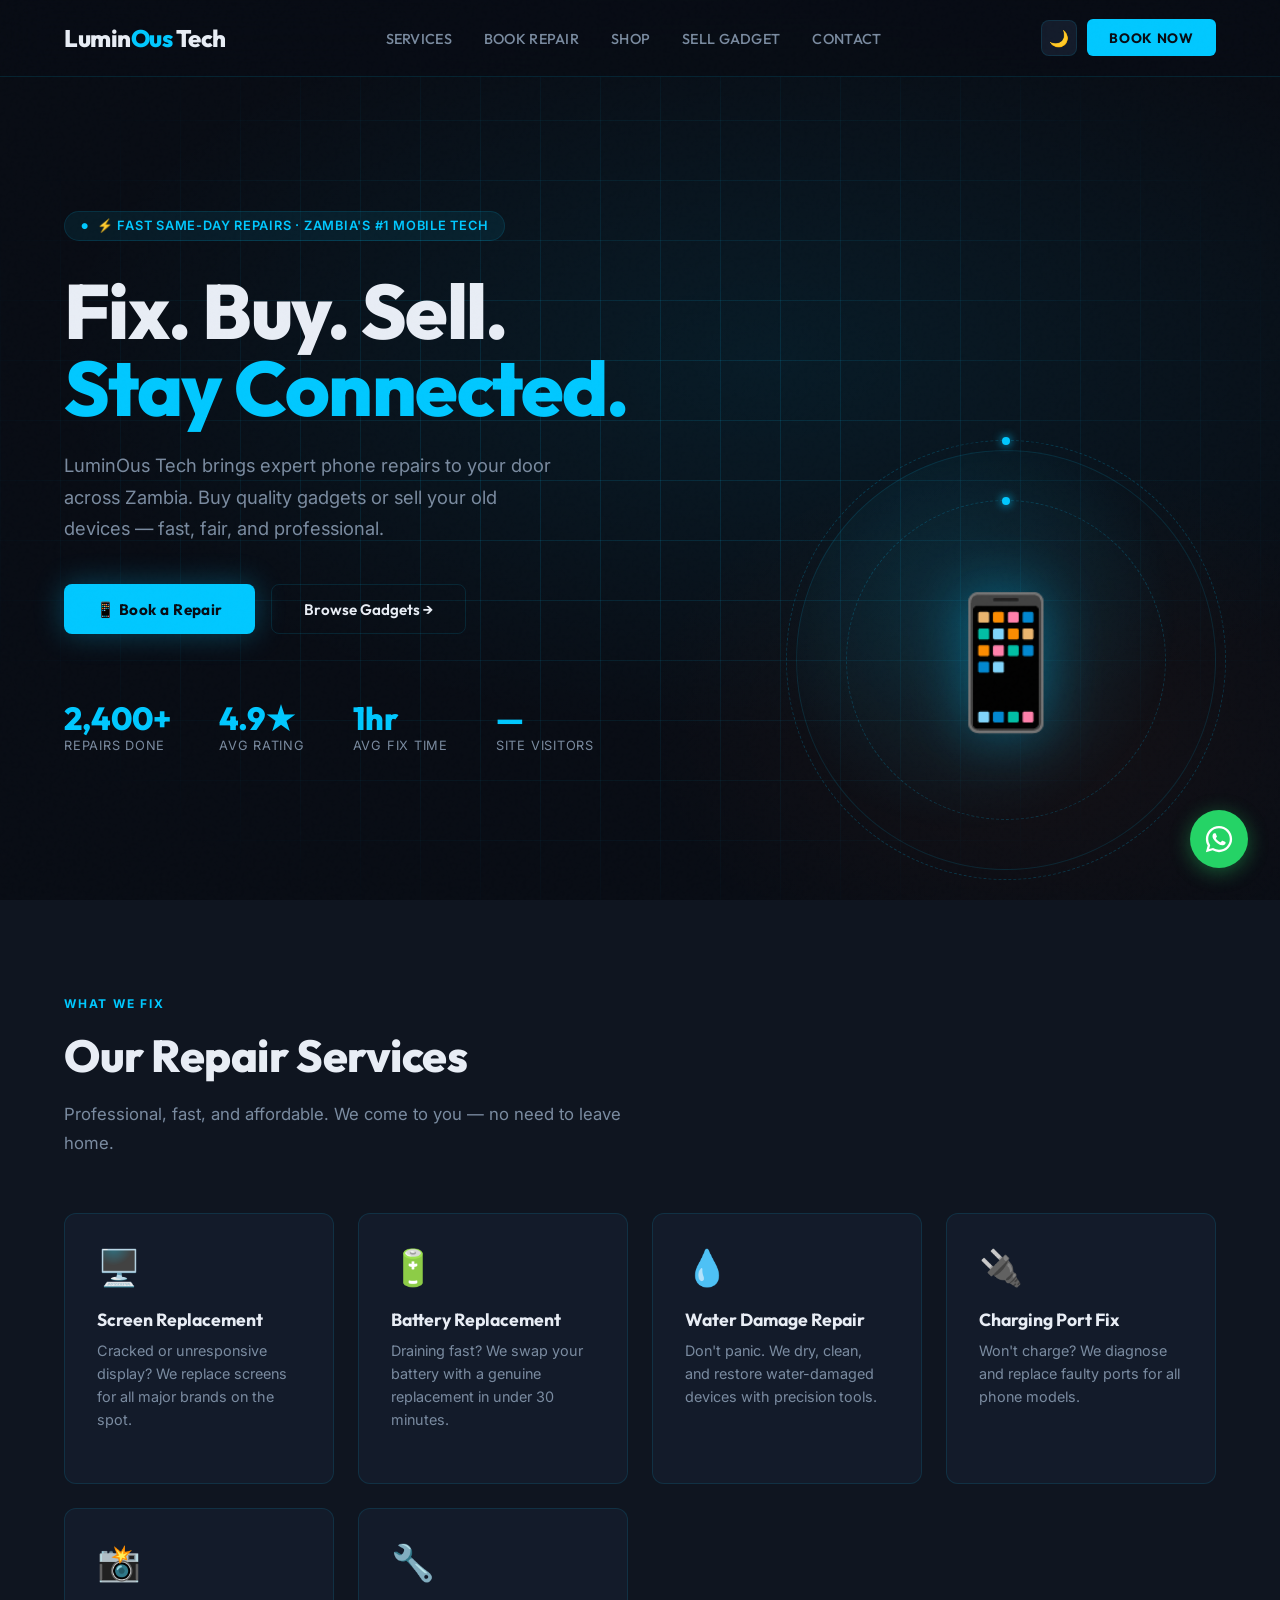
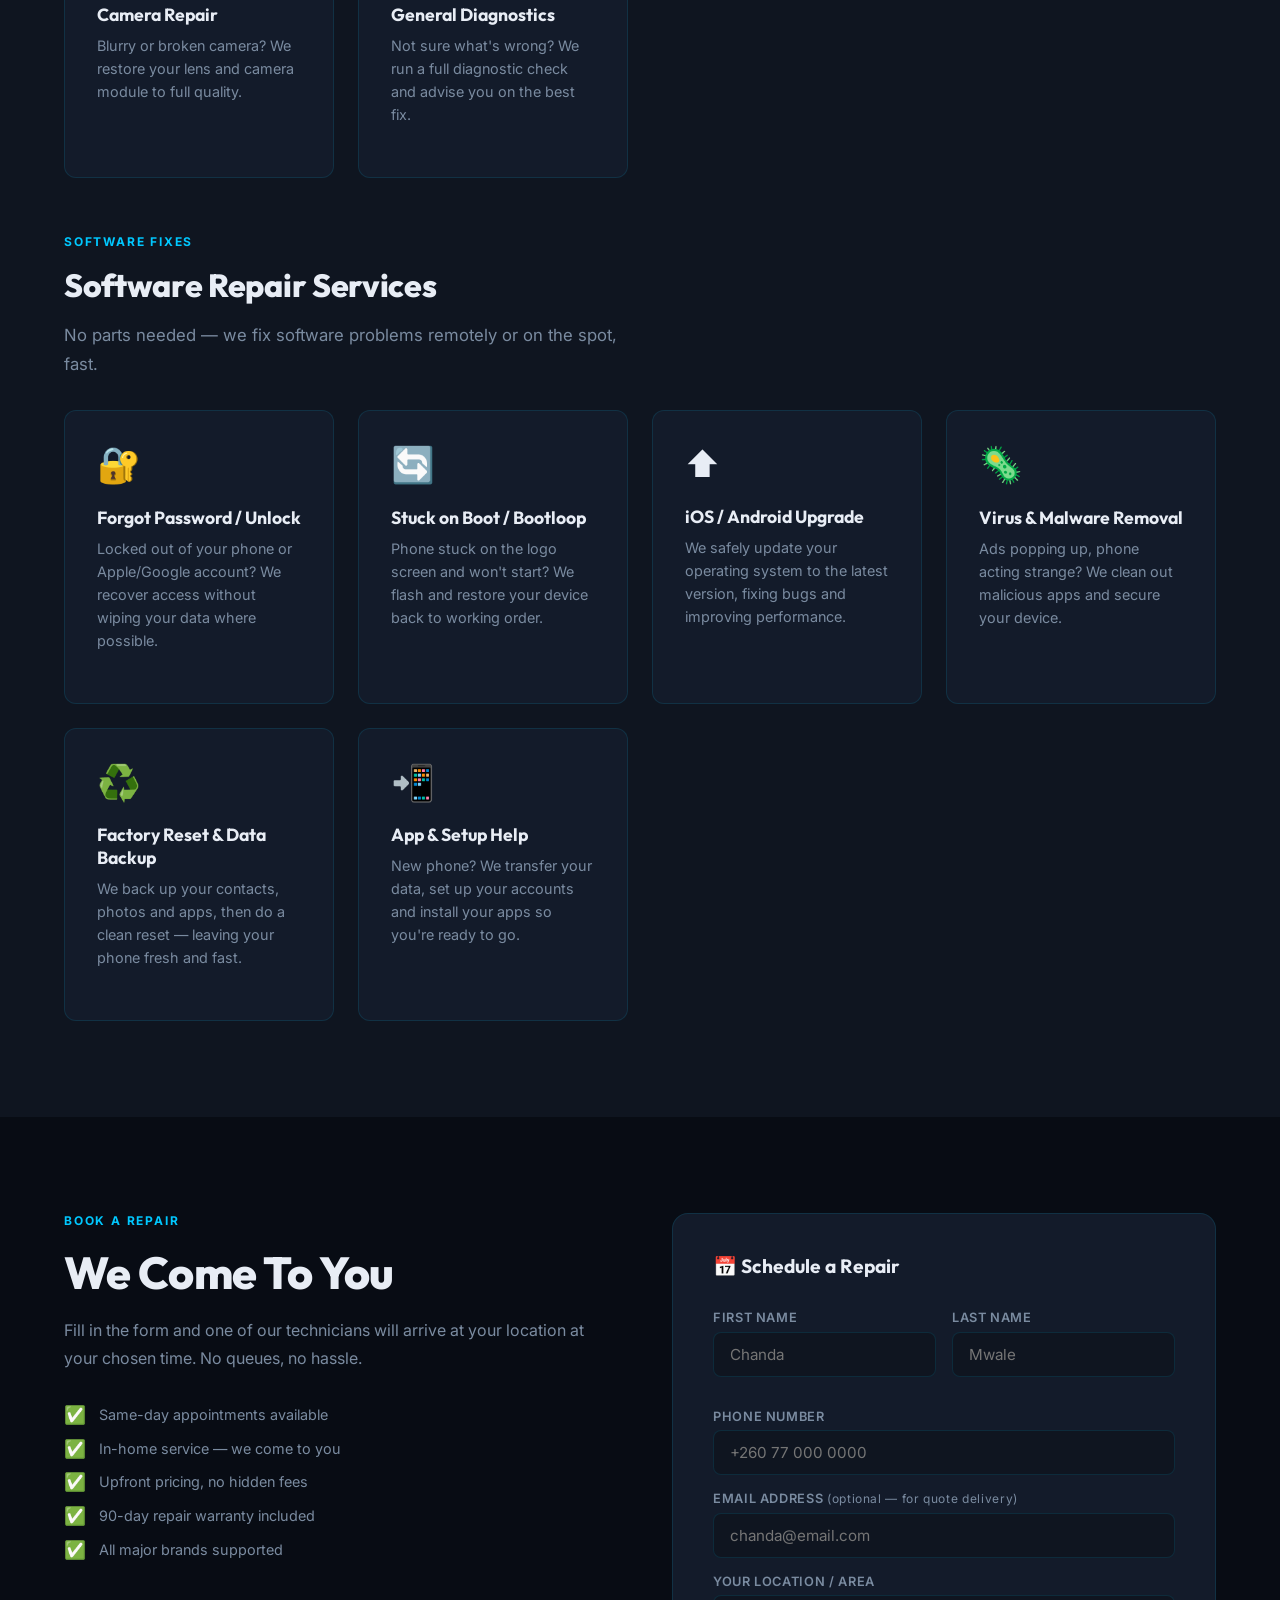
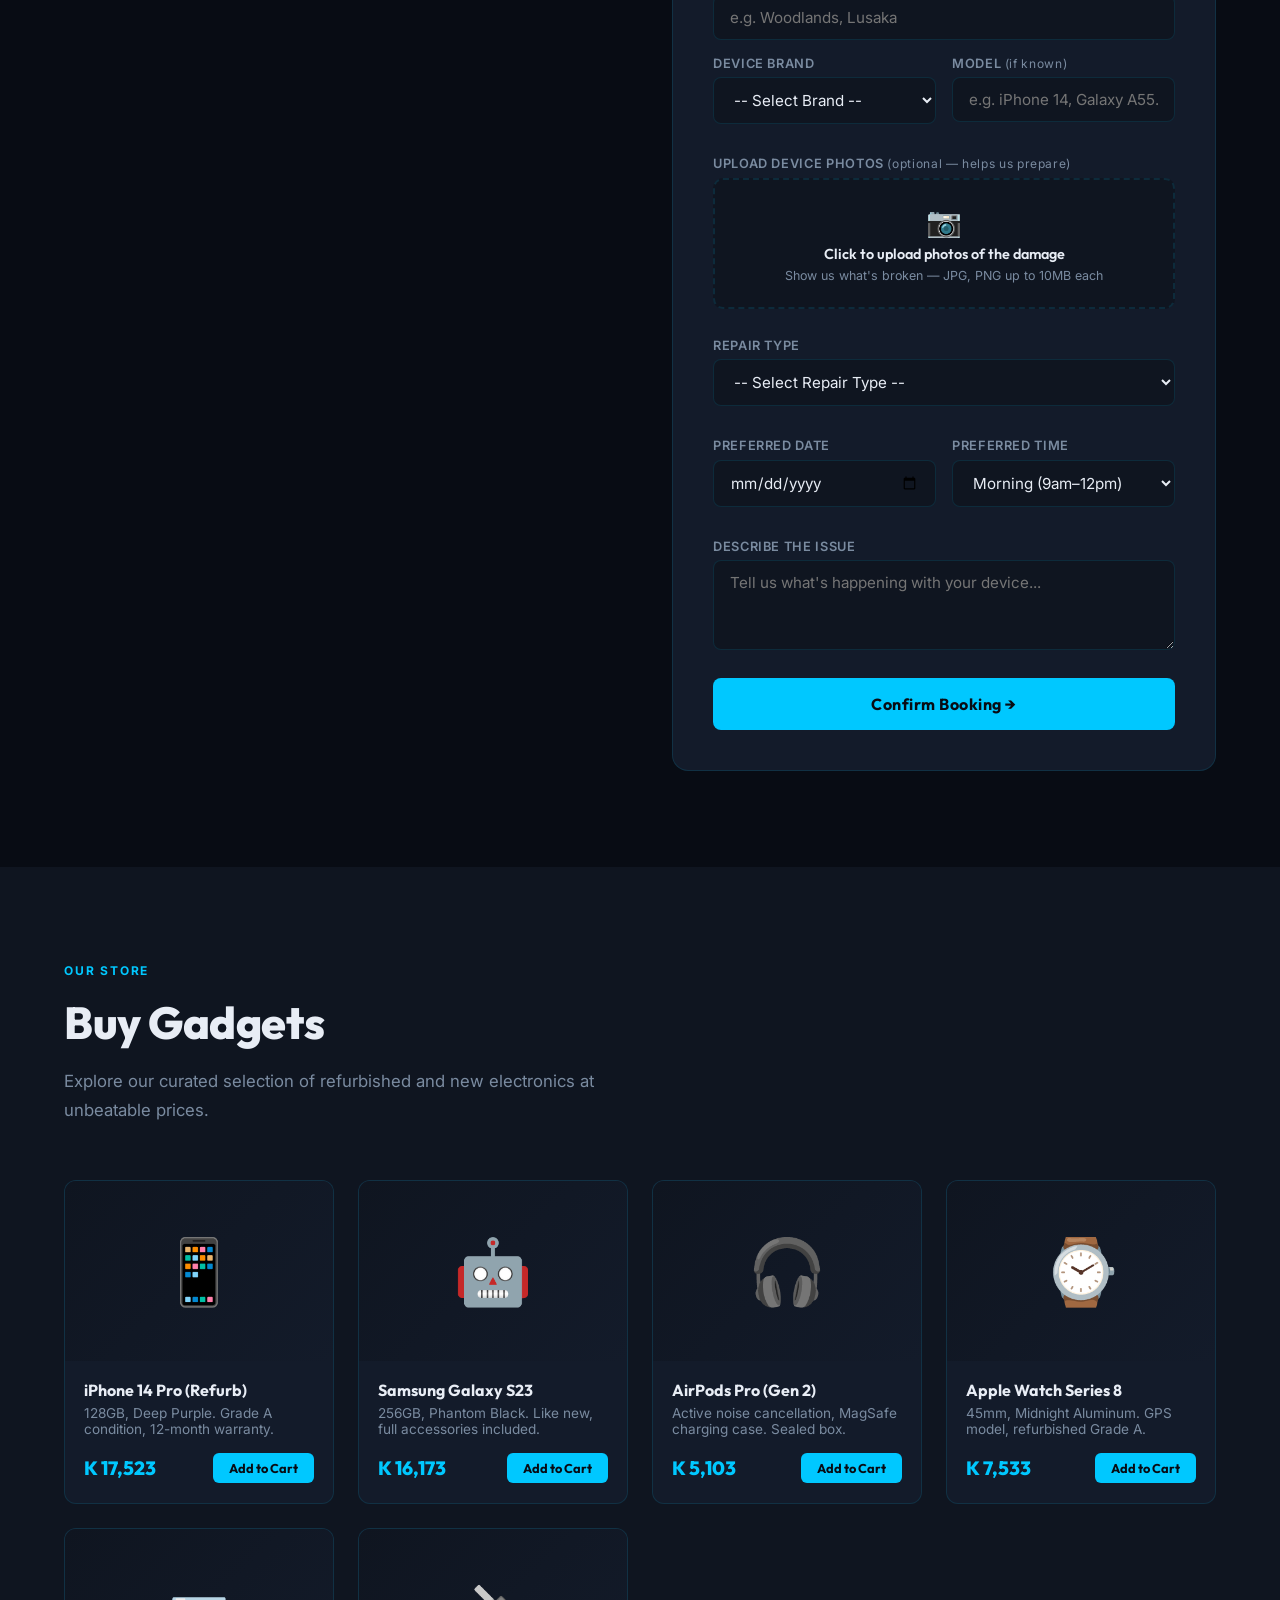
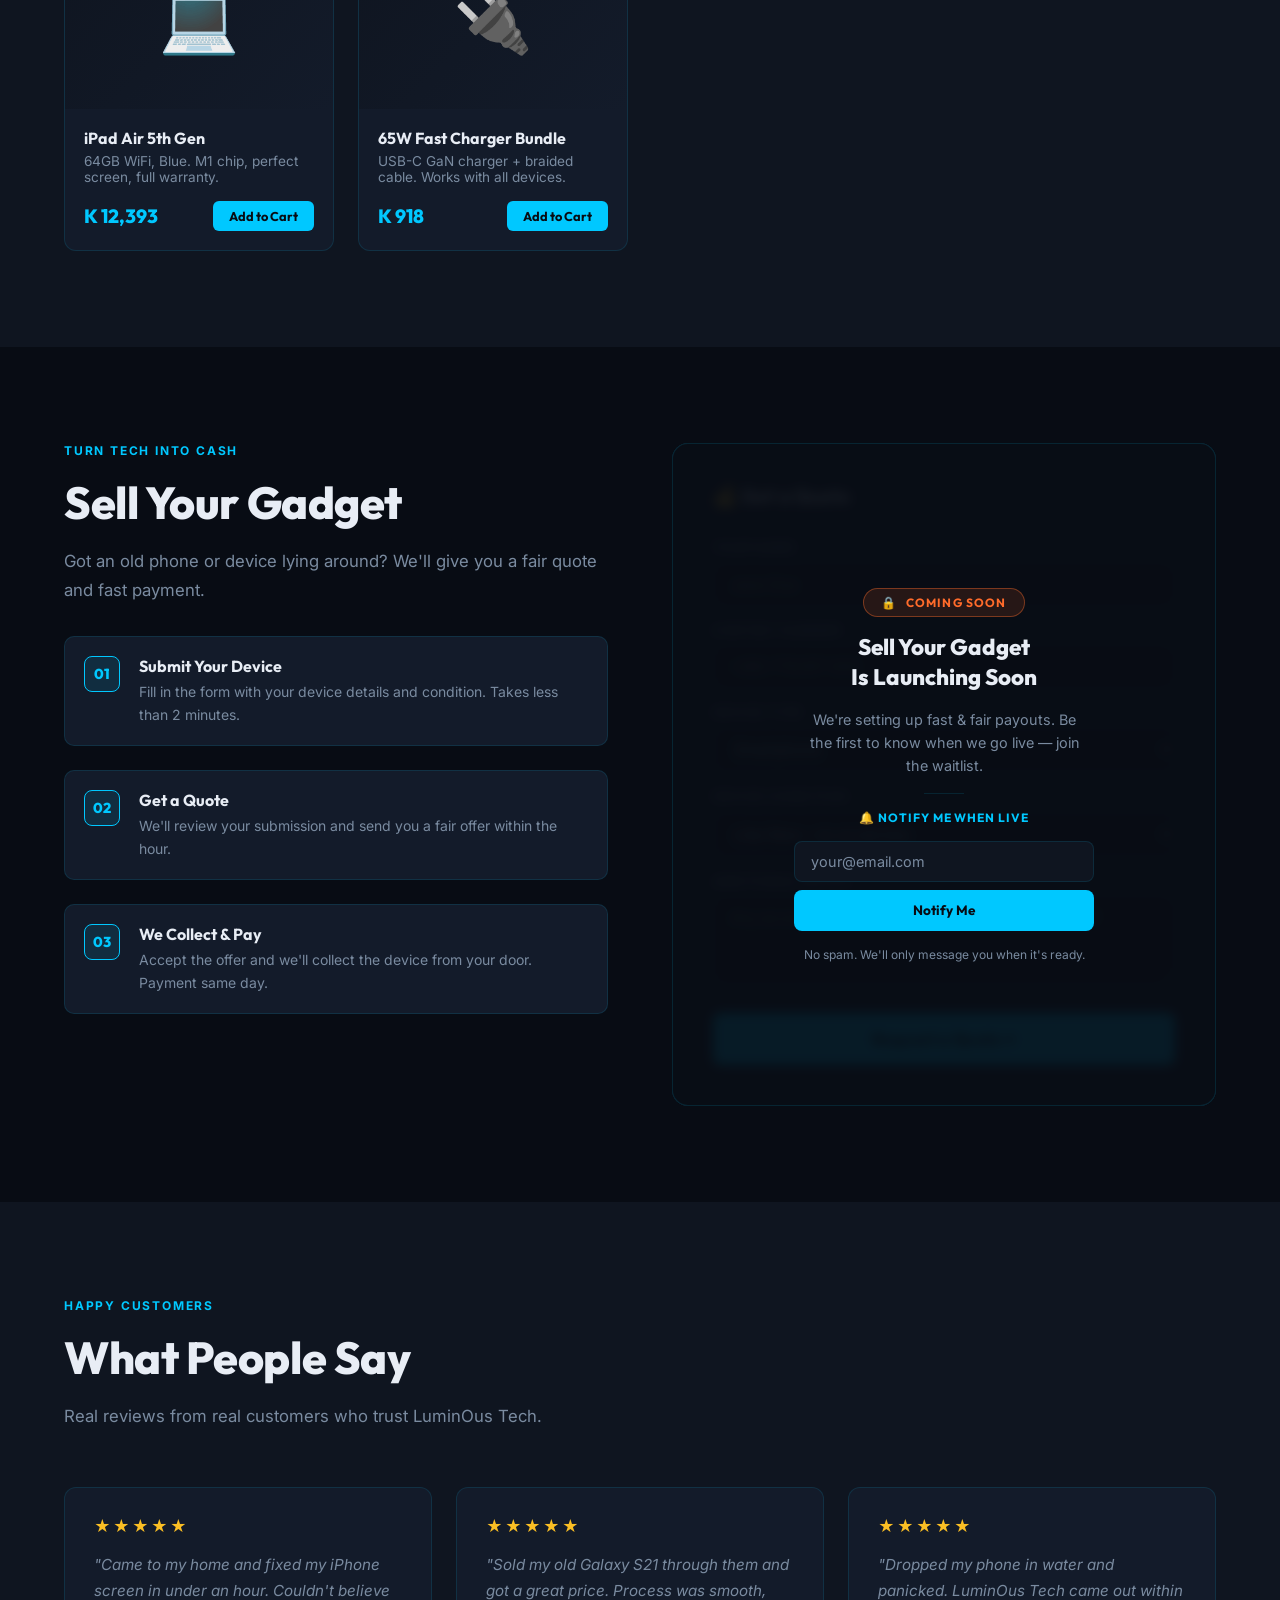
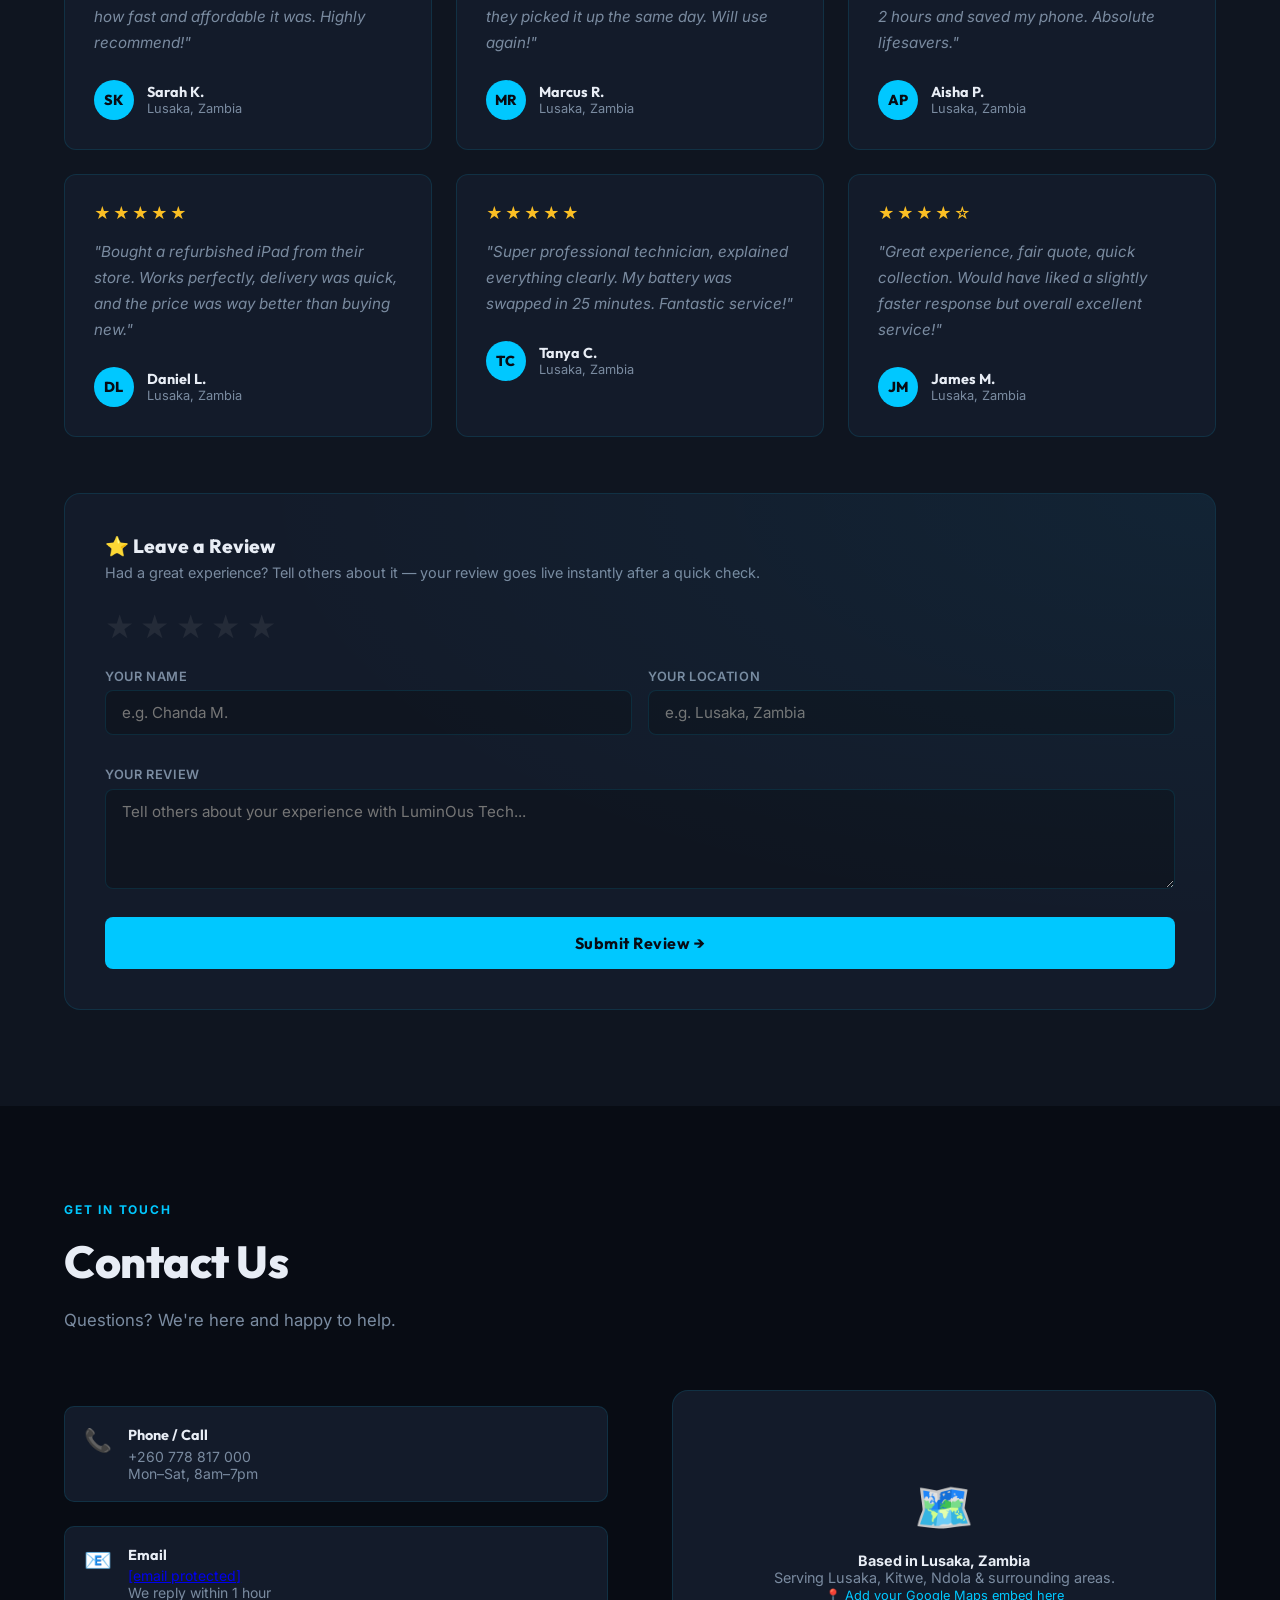
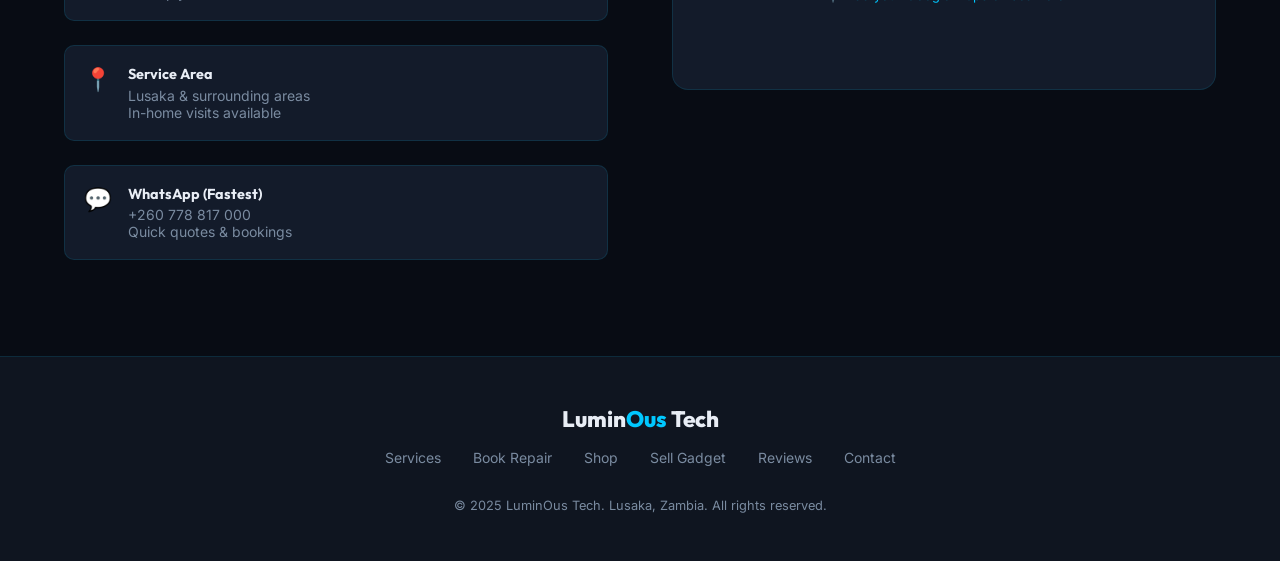
==== index.html @ a39fee24 "Add files via upload" ====
<!DOCTYPE html>
<html lang="en">
<head>
<meta charset="UTF-8"/>
<meta name="viewport" content="width=device-width, initial-scale=1.0"/>
<title>LuminOus Tech – Phone Repairs & Electronics</title>
<link href="https://fonts.googleapis.com/css2?family=Outfit:wght@400;500;600;700;800;900&family=Inter:wght@300;400;500;600&display=swap" rel="stylesheet"/>
<style>
  :root {
    --bg: #080c14;
    --surface: #0f1520;
    --card: #131b2a;
    --accent: #00c8ff;
    --accent2: #ff6b2b;
    --text: #e8edf5;
    --muted: #7a8ba0;
    --border: rgba(0,200,255,0.12);
    --glow: 0 0 40px rgba(0,200,255,0.15);
  }
  *, *::before, *::after { box-sizing: border-box; margin: 0; padding: 0; }
  html { scroll-behavior: smooth; }
  body {
    font-family: 'Inter', sans-serif;
    background: var(--bg);
    color: var(--text);
    overflow-x: hidden;
  }
  h1,h2,h3,h4,nav,button { font-family: 'Outfit', sans-serif; }

  /* NOISE OVERLAY */
  body::before {
    content: '';
    position: fixed; inset: 0;
    background-image: url("data:image/svg+xml,%3Csvg viewBox='0 0 256 256' xmlns='http://www.w3.org/2000/svg'%3E%3Cfilter id='noise'%3E%3CfeTurbulence type='fractalNoise' baseFrequency='0.9' numOctaves='4' stitchTiles='stitch'/%3E%3C/filter%3E%3Crect width='100%25' height='100%25' filter='url(%23noise)' opacity='0.04'/%3E%3C/svg%3E");
    pointer-events: none; z-index: 1000; opacity: 0.4;
  }

  /* NAV */
  nav {
    position: fixed; top: 0; left: 0; right: 0;
    display: flex; align-items: center; justify-content: space-between;
    padding: 1.2rem 4rem;
    background: rgba(8,12,20,0.85);
    backdrop-filter: blur(20px);
    border-bottom: 1px solid var(--border);
    z-index: 999;
  }
  .logo {
    font-size: 1.5rem; font-weight: 800; letter-spacing: -0.02em;
    color: var(--text);
  }
  .logo span { color: var(--accent); }
  .nav-links { display: flex; gap: 2rem; list-style: none; }
  .nav-links a {
    color: var(--muted); text-decoration: none; font-size: 0.9rem;
    font-weight: 500; letter-spacing: 0.02em; text-transform: uppercase;
    transition: color 0.2s;
  }
  .nav-links a:hover { color: var(--accent); }
  .nav-actions {
    display: flex; align-items: center; gap: 0.6rem;
  }
  .nav-cta {
    background: var(--accent); color: #080c14;
    border: none; padding: 0.6rem 1.4rem; border-radius: 6px;
    font-size: 0.85rem; font-weight: 700; cursor: pointer;
    letter-spacing: 0.05em; text-transform: uppercase;
    transition: background 0.2s, transform 0.2s;
  }
  .nav-cta:hover { background: #33d4ff; transform: translateY(-1px); }

  /* HERO */
  #hero {
    min-height: 100vh;
    display: flex; align-items: center;
    padding: 8rem 4rem 4rem;
    position: relative; overflow: hidden;
  }
  .hero-bg {
    position: absolute; inset: 0;
    background: radial-gradient(ellipse 80% 60% at 60% 40%, rgba(0,200,255,0.08) 0%, transparent 70%),
                radial-gradient(ellipse 50% 50% at 80% 80%, rgba(255,107,43,0.05) 0%, transparent 60%);
  }
  .hero-grid {
    position: absolute; inset: 0;
    background-image: linear-gradient(var(--border) 1px, transparent 1px),
                      linear-gradient(90deg, var(--border) 1px, transparent 1px);
    background-size: 60px 60px;
    mask-image: radial-gradient(ellipse at center, black 20%, transparent 80%);
  }
  .hero-content { position: relative; max-width: 680px; }
  .hero-badge {
    display: inline-flex; align-items: center; gap: 0.5rem;
    background: rgba(0,200,255,0.08); border: 1px solid var(--border);
    color: var(--accent); padding: 0.4rem 1rem; border-radius: 100px;
    font-size: 0.8rem; font-weight: 600; letter-spacing: 0.06em;
    text-transform: uppercase; margin-bottom: 2rem;
    animation: fadeUp 0.6s ease both;
  }
  .hero-badge::before { content: '●'; font-size: 0.5rem; animation: pulse 2s infinite; }
  @keyframes pulse { 0%,100%{opacity:1} 50%{opacity:0.3} }
  h1 {
    font-size: clamp(3rem, 6vw, 5.5rem);
    font-weight: 800; line-height: 1.0;
    letter-spacing: -0.02em; margin-bottom: 1.5rem;
    animation: fadeUp 0.7s 0.1s ease both;
  }
  h1 em { font-style: normal; color: var(--accent); }
  .hero-sub {
    font-size: 1.15rem; color: var(--muted); line-height: 1.7;
    max-width: 500px; margin-bottom: 2.5rem;
    animation: fadeUp 0.7s 0.2s ease both;
  }
  .hero-btns {
    display: flex; gap: 1rem; flex-wrap: wrap;
    animation: fadeUp 0.7s 0.3s ease both;
  }
  .btn-primary {
    background: var(--accent); color: #080c14;
    border: none; padding: 0.9rem 2rem; border-radius: 8px;
    font-family: 'Outfit', sans-serif; font-size: 0.95rem; font-weight: 700;
    cursor: pointer; letter-spacing: 0.03em;
    transition: all 0.2s; box-shadow: 0 0 30px rgba(0,200,255,0.3);
  }
  .btn-primary:hover { background: #33d4ff; transform: translateY(-2px); box-shadow: 0 0 40px rgba(0,200,255,0.5); }
  .btn-secondary {
    background: transparent; color: var(--text);
    border: 1px solid var(--border); padding: 0.9rem 2rem; border-radius: 8px;
    font-family: 'Outfit', sans-serif; font-size: 0.95rem; font-weight: 600;
    cursor: pointer; transition: all 0.2s;
  }
  .btn-secondary:hover { border-color: var(--accent); color: var(--accent); }
  .hero-stats {
    display: flex; gap: 3rem; margin-top: 4rem;
    animation: fadeUp 0.7s 0.4s ease both;
  }
  .stat-num { font-family: 'Outfit', sans-serif; font-size: 2rem; font-weight: 800; color: var(--accent); }
  .stat-label { font-size: 0.8rem; color: var(--muted); text-transform: uppercase; letter-spacing: 0.06em; }
  .hero-visual {
    position: absolute; right: 4rem; top: 50%; transform: translateY(-50%);
    width: 420px; height: 420px; animation: fadeUp 0.9s 0.2s ease both;
  }
  .phone-circle {
    width: 420px; height: 420px; border-radius: 50%;
    background: radial-gradient(circle at 40% 40%, rgba(0,200,255,0.15), transparent 60%);
    border: 1px solid var(--border);
    display: flex; align-items: center; justify-content: center;
    position: relative;
  }
  .phone-icon { font-size: 8rem; filter: drop-shadow(0 0 30px rgba(0,200,255,0.4)); }
  .orbit {
    position: absolute; border-radius: 50%; border: 1px dashed rgba(0,200,255,0.2);
    animation: spin 20s linear infinite;
  }
  .orbit-1 { width: 320px; height: 320px; }
  .orbit-2 { width: 440px; height: 440px; animation-direction: reverse; animation-duration: 30s; }
  .orbit-dot {
    width: 8px; height: 8px; background: var(--accent); border-radius: 50%;
    position: absolute; top: -4px; left: 50%; transform: translateX(-50%);
    box-shadow: 0 0 10px var(--accent);
  }
  @keyframes spin { from{transform:rotate(0deg)} to{transform:rotate(360deg)} }
  @keyframes fadeUp { from{opacity:0;transform:translateY(24px)} to{opacity:1;transform:translateY(0)} }

  /* SECTIONS */
  section { padding: 6rem 4rem; }
  .section-label {
    font-size: 0.75rem; font-weight: 700; letter-spacing: 0.15em;
    text-transform: uppercase; color: var(--accent); margin-bottom: 1rem;
  }
  .section-title {
    font-size: clamp(2rem, 3.5vw, 3rem); font-weight: 800;
    letter-spacing: -0.01em; margin-bottom: 1rem;
  }
  .section-sub { color: var(--muted); font-size: 1.05rem; line-height: 1.7; max-width: 560px; }
  .section-header { margin-bottom: 3.5rem; }

  /* SERVICES */
  #services { background: var(--surface); }
  .services-grid {
    display: grid; grid-template-columns: repeat(auto-fit, minmax(260px, 1fr));
    gap: 1.5rem;
  }
  .service-card {
    background: var(--card); border: 1px solid var(--border);
    border-radius: 12px; padding: 2rem;
    transition: all 0.3s; cursor: default;
    position: relative; overflow: hidden;
  }
  .service-card::before {
    content: ''; position: absolute; inset: 0;
    background: radial-gradient(circle at 0% 0%, rgba(0,200,255,0.06), transparent 60%);
    opacity: 0; transition: opacity 0.3s;
  }
  .service-card:hover { border-color: rgba(0,200,255,0.35); transform: translateY(-4px); box-shadow: var(--glow); }
  .service-card:hover::before { opacity: 1; }
  .service-icon { font-size: 2.2rem; margin-bottom: 1.2rem; }
  .service-name { font-family: 'Outfit', sans-serif; font-size: 1.1rem; font-weight: 700; margin-bottom: 0.5rem; }
  .service-desc { color: var(--muted); font-size: 0.9rem; line-height: 1.6; margin-bottom: 1.2rem; }

  /* BOOKING */
  #booking { background: var(--bg); }
  .booking-wrap {
    display: grid; grid-template-columns: 1fr 1fr; gap: 4rem; align-items: start;
  }
  .booking-info h3 { font-size: 1.4rem; font-weight: 700; margin-bottom: 1rem; }
  .booking-info p { color: var(--muted); line-height: 1.7; margin-bottom: 2rem; }
  .booking-perks { list-style: none; display: flex; flex-direction: column; gap: 0.8rem; }
  .booking-perks li { display: flex; align-items: center; gap: 0.8rem; color: var(--muted); font-size: 0.9rem; }
  .perk-icon { color: var(--accent); font-size: 1.1rem; }
  .booking-form {
    background: var(--card); border: 1px solid var(--border);
    border-radius: 16px; padding: 2.5rem;
  }
  .form-title { font-family: 'Outfit', sans-serif; font-size: 1.2rem; font-weight: 700; margin-bottom: 2rem; }
  .form-row { display: grid; grid-template-columns: 1fr 1fr; gap: 1rem; margin-bottom: 1rem; }
  .form-group { margin-bottom: 1rem; }
  .form-group label { display: block; font-size: 0.8rem; font-weight: 600; color: var(--muted); margin-bottom: 0.4rem; letter-spacing: 0.05em; text-transform: uppercase; }
  .form-group input, .form-group select, .form-group textarea {
    width: 100%; background: var(--surface); border: 1px solid var(--border);
    border-radius: 8px; padding: 0.75rem 1rem; color: var(--text);
    font-family: 'Inter', sans-serif; font-size: 0.95rem;
    transition: border-color 0.2s; outline: none;
  }
  .form-group input:focus, .form-group select:focus, .form-group textarea:focus {
    border-color: var(--accent); box-shadow: 0 0 0 3px rgba(0,200,255,0.08);
  }
  .form-group textarea { resize: vertical; min-height: 90px; }
  .form-group select option { background: #131b2a; }
  .form-submit {
    width: 100%; background: var(--accent); color: #080c14;
    border: none; padding: 1rem; border-radius: 8px;
    font-family: 'Outfit', sans-serif; font-size: 1rem; font-weight: 700;
    cursor: pointer; letter-spacing: 0.03em; margin-top: 0.5rem;
    transition: all 0.2s;
  }
  .form-submit:hover { background: #33d4ff; transform: translateY(-1px); }

  /* SHOP */
  #shop { background: var(--surface); }
  .shop-grid { display: grid; grid-template-columns: repeat(auto-fill, minmax(240px, 1fr)); gap: 1.5rem; }
  .product-card {
    background: var(--card); border: 1px solid var(--border); border-radius: 12px;
    overflow: hidden; transition: all 0.3s; cursor: pointer;
  }
  .product-card:hover { border-color: rgba(0,200,255,0.35); transform: translateY(-4px); box-shadow: var(--glow); }
  .product-img {
    height: 180px; display: flex; align-items: center; justify-content: center;
    background: linear-gradient(135deg, #0f1520, #131b2a);
    font-size: 4rem;
  }
  .product-info { padding: 1.2rem; }
  .product-name { font-family: 'Outfit', sans-serif; font-weight: 700; margin-bottom: 0.3rem; }
  .product-desc { color: var(--muted); font-size: 0.85rem; margin-bottom: 1rem; }
  .product-footer { display: flex; align-items: center; justify-content: space-between; }
  .product-price { font-family: 'Outfit', sans-serif; font-size: 1.2rem; font-weight: 800; color: var(--accent); }
  .add-btn {
    background: var(--accent); color: #080c14; border: none;
    padding: 0.45rem 1rem; border-radius: 6px;
    font-family: 'Outfit', sans-serif; font-size: 0.8rem; font-weight: 700;
    cursor: pointer; transition: background 0.2s;
  }
  .add-btn:hover { background: #33d4ff; }

  /* SELL GADGET */
  #sell { background: var(--bg); }
  .sell-wrap {
    display: grid; grid-template-columns: 1fr 1fr; gap: 4rem; align-items: start;
  }
  .sell-steps { display: flex; flex-direction: column; gap: 1.5rem; margin-top: 1rem; }
  .step {
    display: flex; gap: 1.2rem; align-items: flex-start;
    padding: 1.2rem; background: var(--card); border: 1px solid var(--border);
    border-radius: 10px;
  }
  .step-num {
    width: 36px; height: 36px; background: rgba(0,200,255,0.1);
    border: 1px solid var(--accent); border-radius: 8px;
    display: flex; align-items: center; justify-content: center;
    font-family: 'Outfit', sans-serif; font-weight: 800; color: var(--accent);
    flex-shrink: 0; font-size: 0.9rem;
  }
  .step-text h4 { font-family: 'Outfit', sans-serif; font-weight: 700; margin-bottom: 0.3rem; }
  .step-text p { color: var(--muted); font-size: 0.875rem; line-height: 1.6; }
  .sell-form {
    background: var(--card); border: 1px solid var(--border);
    border-radius: 16px; padding: 2.5rem;
  }

  /* TESTIMONIALS */
  #testimonials { background: var(--surface); }
  .testi-grid { display: grid; grid-template-columns: repeat(auto-fit, minmax(280px, 1fr)); gap: 1.5rem; }
  .testi-card {
    background: var(--card); border: 1px solid var(--border); border-radius: 12px; padding: 1.8rem;
    transition: all 0.3s;
  }
  .testi-card:hover { border-color: rgba(0,200,255,0.3); transform: translateY(-3px); }
  .stars { color: #fbbf24; font-size: 1rem; margin-bottom: 1rem; letter-spacing: 2px; }
  .testi-text { color: var(--muted); line-height: 1.7; font-size: 0.95rem; margin-bottom: 1.5rem; font-style: italic; }
  .testi-author { display: flex; align-items: center; gap: 0.8rem; }
  .author-avatar {
    width: 40px; height: 40px; border-radius: 50%; background: var(--accent);
    display: flex; align-items: center; justify-content: center;
    font-family: 'Outfit', sans-serif; font-weight: 800; font-size: 0.9rem; color: #080c14;
  }
  .author-name { font-family: 'Outfit', sans-serif; font-weight: 700; font-size: 0.9rem; }
  .author-loc { font-size: 0.8rem; color: var(--muted); }

  /* CONTACT */
  #contact { background: var(--bg); }
  .contact-wrap { display: grid; grid-template-columns: 1fr 1fr; gap: 4rem; }
  .contact-info { display: flex; flex-direction: column; gap: 1.5rem; margin-top: 1rem; }
  .contact-item {
    display: flex; gap: 1rem; align-items: flex-start;
    padding: 1.2rem; background: var(--card); border: 1px solid var(--border); border-radius: 10px;
  }
  .contact-icon { font-size: 1.4rem; }
  .contact-text h4 { font-family: 'Outfit', sans-serif; font-weight: 700; margin-bottom: 0.2rem; font-size: 0.9rem; }
  .contact-text p { color: var(--muted); font-size: 0.875rem; }
  .map-placeholder {
    background: var(--card); border: 1px solid var(--border); border-radius: 16px;
    height: 300px; display: flex; align-items: center; justify-content: center;
    color: var(--muted); flex-direction: column; gap: 1rem;
  }
  .map-placeholder .map-icon { font-size: 3rem; }

  /* FOOTER */
  footer {
    background: var(--surface); border-top: 1px solid var(--border);
    padding: 3rem 4rem; text-align: center;
  }
  .footer-logo { font-family: 'Outfit', sans-serif; font-size: 1.4rem; font-weight: 800; margin-bottom: 1rem; }
  .footer-logo span { color: var(--accent); }
  .footer-links { display: flex; justify-content: center; gap: 2rem; margin-bottom: 2rem; flex-wrap: wrap; }
  .footer-links a { color: var(--muted); text-decoration: none; font-size: 0.875rem; transition: color 0.2s; }
  .footer-links a:hover { color: var(--accent); }
  .footer-copy { color: var(--muted); font-size: 0.8rem; }

  /* PHOTO UPLOAD */
  .photo-upload {
    border: 2px dashed var(--border); border-radius: 10px;
    padding: 1.5rem; text-align: center; cursor: pointer;
    transition: all 0.2s; background: var(--surface);
  }
  .photo-upload:hover { border-color: var(--accent); background: rgba(0,200,255,0.04); }
  .photo-upload-icon { font-size: 1.8rem; margin-bottom: 0.4rem; }
  .photo-upload-text { font-family: 'Outfit', sans-serif; font-weight: 600; font-size: 0.9rem; margin-bottom: 0.3rem; }
  .photo-upload-hint { font-size: 0.78rem; color: var(--muted); }
  .photo-preview { display: flex; flex-wrap: wrap; gap: 0.6rem; margin-top: 0.8rem; }
  .photo-thumb {
    width: 70px; height: 70px; border-radius: 8px; object-fit: cover;
    border: 1px solid var(--border);
  }

  .nav-theme-btn {
    background: var(--card); border: 1px solid var(--border);
    width: 36px; height: 36px; border-radius: 8px;
    font-size: 1rem; cursor: pointer; transition: all 0.2s;
    display: flex; align-items: center; justify-content: center;
  }
  .nav-theme-btn:hover { border-color: var(--accent); transform: rotate(20deg); }

  /* WHATSAPP FLOAT */
  .wa-float {
    position: fixed; bottom: 2rem; right: 2rem;
    width: 58px; height: 58px; border-radius: 50%;
    background: #25D366; border: none; cursor: pointer;
    display: flex; align-items: center; justify-content: center;
    font-size: 1.6rem; z-index: 9998;
    box-shadow: 0 4px 20px rgba(37,211,102,0.4);
    animation: waPulse 2.5s infinite;
    transition: transform 0.2s;
    text-decoration: none;
  }
  .wa-float:hover { transform: scale(1.1); }
  @keyframes waPulse {
    0%,100% { box-shadow: 0 4px 20px rgba(37,211,102,0.4); }
    50% { box-shadow: 0 4px 35px rgba(37,211,102,0.7); }
  }
  .wa-tooltip {
    position: fixed; bottom: 2.4rem; right: 5.5rem;
    background: var(--card); border: 1px solid var(--border);
    color: var(--text); padding: 0.5rem 1rem; border-radius: 8px;
    font-family: 'Outfit', sans-serif; font-size: 0.8rem; font-weight: 600;
    white-space: nowrap; z-index: 9997; pointer-events: none;
    opacity: 0; transition: opacity 0.3s;
  }
  .wa-float:hover + .wa-tooltip { opacity: 1; }

  /* ZAMBIA BADGE */
  .zambia-badge {
    display: inline-flex; align-items: center; gap: 0.4rem;
    background: rgba(0,200,255,0.06); border: 1px solid var(--border);
    color: var(--muted); padding: 0.3rem 0.8rem; border-radius: 100px;
    font-size: 0.75rem; margin-left: 1rem;
  }

  .toast {
    position: fixed; bottom: 2rem; right: 2rem;
    background: var(--accent); color: #080c14;
    padding: 1rem 1.5rem; border-radius: 10px;
    font-family: 'Outfit', sans-serif; font-weight: 700;
    transform: translateY(100px); opacity: 0;
    transition: all 0.4s; z-index: 9999;
  }
  .toast.show { transform: translateY(0); opacity: 1; }

  /* HAMBURGER */
  .hamburger {
    display: none; flex-direction: column; gap: 5px;
    background: none; border: none; cursor: pointer; padding: 4px; z-index: 1001;
  }
  .hamburger span {
    display: block; width: 24px; height: 2px;
    background: var(--text); border-radius: 2px;
    transition: all 0.3s;
  }
  .hamburger.open span:nth-child(1) { transform: translateY(7px) rotate(45deg); }
  .hamburger.open span:nth-child(2) { opacity: 0; }
  .hamburger.open span:nth-child(3) { transform: translateY(-7px) rotate(-45deg); }

  .mobile-menu {
    display: none; position: fixed; inset: 0; top: 60px;
    background: var(--menu-bg, rgba(8,12,20,0.98)); backdrop-filter: blur(20px);
    flex-direction: column; align-items: center; justify-content: flex-start;
    gap: 0; z-index: 998; padding: 2.5rem 1.5rem 3rem;
    overflow-y: auto;
    transition: background 0.3s;
  }
  .mobile-menu.open { display: flex; }

  /* Nav links */
  .mobile-menu .menu-links { display: flex; flex-direction: column; align-items: center; gap: 1.4rem; margin-bottom: 2rem; width: 100%; }
  .mobile-menu .menu-links a {
    color: var(--text); text-decoration: none;
    font-family: 'Outfit', sans-serif; font-size: 1.6rem; font-weight: 700;
    letter-spacing: -0.01em; transition: color 0.2s;
  }
  .mobile-menu .menu-links a:hover { color: var(--accent); }

  /* Divider */
  .menu-divider {
    width: 60px; height: 1px;
    background: var(--border); margin: 0.5rem 0 1.5rem;
  }

  /* Call & WhatsApp buttons */
  .menu-contact-btns {
    display: flex; gap: 0.8rem; margin-bottom: 1.5rem; width: 100%; max-width: 320px;
  }
  .menu-call-btn, .menu-wa-btn {
    flex: 1; display: flex; align-items: center; justify-content: center; gap: 0.5rem;
    padding: 0.75rem 1rem; border-radius: 10px;
    font-family: 'Outfit', sans-serif; font-size: 0.9rem; font-weight: 700;
    text-decoration: none; border: none; cursor: pointer; transition: all 0.2s;
  }
  .menu-call-btn {
    background: rgba(0,200,255,0.1); border: 1px solid var(--border);
    color: var(--accent);
  }
  .menu-call-btn:hover { background: rgba(0,200,255,0.2); }
  .menu-wa-btn {
    background: #25D366; color: #fff;
  }
  .menu-wa-btn:hover { background: #1fb855; }
  .menu-wa-btn svg, .menu-call-btn svg { flex-shrink: 0; }

  /* Book Now CTA */
  .mobile-cta {
    background: var(--accent); color: #080c14;
    border: none; padding: 0.9rem 2.5rem; border-radius: 8px;
    font-family: 'Outfit', sans-serif; font-size: 1rem; font-weight: 700;
    cursor: pointer; margin-bottom: 1.5rem; width: 100%; max-width: 320px;
    transition: background 0.2s;
  }
  .mobile-cta:hover { background: #33d4ff; }

  /* Social links */
  .menu-socials {
    display: flex; gap: 1rem; margin-bottom: 1.5rem;
  }
  .menu-social-btn {
    width: 44px; height: 44px; border-radius: 10px;
    display: flex; align-items: center; justify-content: center;
    background: rgba(255,255,255,0.06); border: 1px solid var(--border);
    color: var(--text); text-decoration: none;
    transition: all 0.2s;
  }
  .menu-social-btn:hover { border-color: var(--accent); color: var(--accent); transform: translateY(-2px); }
  .menu-social-btn.fb:hover { border-color: #1877F2; color: #1877F2; }
  .menu-social-btn.ig:hover { border-color: #E1306C; color: #E1306C; }
  .menu-social-btn.tk:hover { border-color: #69C9D0; color: #69C9D0; }

  /* Dark/Light mode toggle */
  .menu-theme-toggle {
    display: flex; align-items: center; gap: 0.8rem;
    background: rgba(255,255,255,0.05); border: 1px solid var(--border);
    border-radius: 100px; padding: 0.4rem 1rem;
    font-family: 'Outfit', sans-serif; font-size: 0.8rem; font-weight: 600;
    color: var(--muted); cursor: pointer; transition: all 0.2s;
    user-select: none;
  }
  .menu-theme-toggle:hover { border-color: var(--accent); color: var(--text); }
  .theme-track {
    width: 36px; height: 20px; border-radius: 100px;
    background: var(--border); position: relative; transition: background 0.3s;
    flex-shrink: 0;
  }
  .theme-track.on { background: var(--accent); }
  .theme-thumb {
    width: 14px; height: 14px; border-radius: 50%; background: white;
    position: absolute; top: 3px; left: 3px; transition: transform 0.3s;
  }
  .theme-track.on .theme-thumb { transform: translateX(16px); }

  /* Light mode overrides */
  body.light-mode {
    --bg: #eef1f7;
    --surface: #e0e5ef;
    --card: #f8f9fc;
    --text: #0a0f1e;
    --muted: #374151;
    --border: rgba(30,80,160,0.15);
    --glow: 0 0 40px rgba(0,150,200,0.12);
    --menu-bg: rgba(238,241,247,0.98);
  }

  /* Nav */
  body.light-mode nav {
    background: rgba(238,241,247,0.92);
    border-bottom: 1px solid rgba(30,80,160,0.15);
    box-shadow: 0 2px 12px rgba(0,0,0,0.06);
  }
  body.light-mode .logo { color: #0a0f1e; }
  body.light-mode .logo span { color: var(--accent); }
  body.light-mode .nav-links a { color: #374151; }
  body.light-mode .nav-links a:hover { color: var(--accent); }
  body.light-mode .hamburger span { background: #0a0f1e; }
  body.light-mode .nav-theme-btn {
    background: #e0e5ef; border-color: rgba(30,80,160,0.2);
  }

  /* Hero */
  body.light-mode .hero-grid { opacity: 0.15; }
  body.light-mode .hero-sub { color: #374151; }
  body.light-mode .hero-badge {
    background: rgba(0,150,200,0.1); border-color: rgba(0,150,200,0.3);
  }
  body.light-mode .stat-label { color: #374151; }
  body.light-mode .btn-secondary {
    border-color: rgba(30,80,160,0.3); color: #0a0f1e;
  }
  body.light-mode .btn-secondary:hover { border-color: var(--accent); color: var(--accent); }

  /* Cards & Sections */
  body.light-mode .service-card {
    background: #f8f9fc;
    border-color: rgba(30,80,160,0.15);
    box-shadow: 0 2px 8px rgba(0,0,0,0.05);
  }
  body.light-mode .service-card:hover {
    box-shadow: 0 4px 20px rgba(0,150,200,0.15);
  }
  body.light-mode .service-name { color: #0a0f1e; }
  body.light-mode .service-desc { color: #374151; }
  body.light-mode .section-sub { color: #374151; }
  body.light-mode .section-label { color: var(--accent); }

  /* Booking & Forms */
  body.light-mode .booking-form,
  body.light-mode .sell-form {
    background: #f8f9fc;
    border-color: rgba(30,80,160,0.15);
    box-shadow: 0 2px 12px rgba(0,0,0,0.05);
  }
  body.light-mode .form-title { color: #0a0f1e; }
  body.light-mode .form-group label { color: #374151; }
  body.light-mode .form-group input,
  body.light-mode .form-group select,
  body.light-mode .form-group textarea {
    background: #eef1f7;
    border-color: rgba(30,80,160,0.2);
    color: #0a0f1e;
  }
  body.light-mode .form-group input:focus,
  body.light-mode .form-group select:focus,
  body.light-mode .form-group textarea:focus {
    border-color: var(--accent);
    background: #fff;
  }
  body.light-mode .form-group select option { background: #f8f9fc; color: #0a0f1e; }
  body.light-mode .booking-perks li { color: #374151; }
  body.light-mode .booking-info p { color: #374151; }
  body.light-mode .perk-icon { color: var(--accent); }

  /* Shop */
  body.light-mode .product-card {
    background: #f8f9fc;
    border-color: rgba(30,80,160,0.15);
    box-shadow: 0 2px 8px rgba(0,0,0,0.05);
  }
  body.light-mode .product-name { color: #0a0f1e; }
  body.light-mode .product-img {
    background: linear-gradient(135deg, #e0e5ef, #eef1f7);
  }

  /* Steps */
  body.light-mode .step {
    background: #f8f9fc;
    border-color: rgba(30,80,160,0.15);
    box-shadow: 0 2px 8px rgba(0,0,0,0.04);
  }
  body.light-mode .step-text h4 { color: #0a0f1e; }
  body.light-mode .step-text p { color: #374151; }

  /* Testimonials */
  body.light-mode .testi-card {
    background: #f8f9fc;
    border-color: rgba(30,80,160,0.15);
    box-shadow: 0 2px 8px rgba(0,0,0,0.04);
  }
  body.light-mode .testi-text { color: #374151; }
  body.light-mode .author-name { color: #0a0f1e; }
  body.light-mode .author-loc { color: #6b7280; }

  /* Review form */
  body.light-mode .review-form-wrap {
    background: #f8f9fc;
    border-color: rgba(30,80,160,0.15);
    box-shadow: 0 2px 12px rgba(0,0,0,0.05);
  }
  body.light-mode .review-form-title { color: #0a0f1e; }
  body.light-mode .review-form-sub { color: #374151; }

  /* Contact */
  body.light-mode .contact-item {
    background: #f8f9fc;
    border-color: rgba(30,80,160,0.15);
    box-shadow: 0 2px 8px rgba(0,0,0,0.04);
  }
  body.light-mode .contact-text h4 { color: #0a0f1e; }
  body.light-mode .contact-text p { color: #374151; }
  body.light-mode .map-placeholder {
    background: #f8f9fc;
    border-color: rgba(30,80,160,0.15);
    color: #374151;
  }

  /* Footer */
  body.light-mode footer {
    background: #e0e5ef;
    border-top-color: rgba(30,80,160,0.15);
  }
  body.light-mode .footer-logo { color: #0a0f1e; }
  body.light-mode .footer-links a { color: #374151; }
  body.light-mode .footer-links a:hover { color: var(--accent); }
  body.light-mode .footer-copy { color: #6b7280; }

  /* Photo upload */
  body.light-mode .photo-upload {
    background: #eef1f7;
    border-color: rgba(30,80,160,0.2);
  }
  body.light-mode .photo-upload-text { color: #0a0f1e; }
  body.light-mode .photo-upload-hint { color: #374151; }

  /* Mobile menu */
  body.light-mode .menu-theme-toggle {
    color: #374151; border-color: rgba(30,80,160,0.2);
    background: rgba(30,80,160,0.05);
  }
  body.light-mode .menu-social-btn {
    background: rgba(30,80,160,0.06);
    border-color: rgba(30,80,160,0.15);
    color: #374151;
  }
  body.light-mode .menu-call-btn {
    background: rgba(0,150,200,0.08);
    border-color: rgba(0,150,200,0.25);
  }

  /* Coming soon overlay */
  body.light-mode .coming-soon-overlay {
    background: rgba(238,241,247,0.96);
    border-color: rgba(30,80,160,0.2);
  }
  body.light-mode .cs-sub { color: #374151; }
  body.light-mode .cs-input {
    background: #eef1f7; border-color: rgba(30,80,160,0.2); color: #0a0f1e;
  }
  .sell-form-wrap {
    position: relative;
  }
  .coming-soon-overlay {
    position: absolute; inset: 0;
    background: rgba(8,12,20,0.92);
    backdrop-filter: blur(6px);
    border-radius: 16px;
    display: flex; flex-direction: column;
    align-items: center; justify-content: center;
    z-index: 10; gap: 1rem; padding: 2rem 1.5rem;
    border: 1px solid var(--border);
    overflow: hidden; box-sizing: border-box;
  }
  body.light-mode .coming-soon-overlay {
    background: rgba(240,244,248,0.93);
  }
  .cs-badge {
    display: inline-flex; align-items: center; gap: 0.5rem;
    background: rgba(255,107,43,0.12); border: 1px solid rgba(255,107,43,0.4);
    color: #ff6b2b; padding: 0.4rem 1.1rem; border-radius: 100px;
    font-family: 'Outfit', sans-serif; font-size: 0.75rem; font-weight: 700;
    letter-spacing: 0.1em; text-transform: uppercase;
  }
  .cs-badge::before { content: '🔒'; font-size: 0.75rem; }
  .cs-title {
    font-family: 'Outfit', sans-serif; font-size: 1.4rem; font-weight: 800;
    color: var(--text); text-align: center; line-height: 1.3;
  }
  .cs-sub {
    color: var(--muted); font-size: 0.9rem; text-align: center;
    line-height: 1.6; max-width: 280px;
  }
  .cs-divider {
    width: 40px; height: 1px; background: var(--border);
  }
  .cs-waitlist-label {
    font-family: 'Outfit', sans-serif; font-size: 0.75rem; font-weight: 700;
    letter-spacing: 0.08em; text-transform: uppercase; color: var(--accent);
  }
  .cs-input-row {
    display: flex; gap: 0.5rem; width: 100%; max-width: 300px; flex-wrap: wrap;
  }
  .cs-input {
    flex: 1; min-width: 0; background: var(--surface); border: 1px solid var(--border);
    border-radius: 8px; padding: 0.7rem 1rem; color: var(--text);
    font-family: 'Inter', sans-serif; font-size: 0.9rem; outline: none;
    transition: border-color 0.2s; width: 100%;
  }
  .cs-input:focus { border-color: var(--accent); }
  .cs-input::placeholder { color: var(--muted); }
  .cs-btn {
    background: var(--accent); color: #080c14;
    border: none; padding: 0.7rem 1.2rem; border-radius: 8px;
    font-family: 'Outfit', sans-serif; font-size: 0.85rem; font-weight: 700;
    cursor: pointer; white-space: nowrap; transition: all 0.2s; width: 100%;
  }
  .cs-btn:hover { background: #33d4ff; transform: translateY(-1px); }
  .cs-note {
    font-size: 0.75rem; color: var(--muted); text-align: center;
  }

  /* REVIEW FORM */
  .review-form-wrap {
    margin-top: 3.5rem; background: var(--card);
    border: 1px solid var(--border); border-radius: 16px;
    padding: 2.5rem; position: relative; overflow: hidden;
  }
  .review-form-wrap::before {
    content: ''; position: absolute; inset: 0;
    background: radial-gradient(ellipse at top right, rgba(0,200,255,0.05), transparent 60%);
    pointer-events: none;
  }
  .review-form-title {
    font-family: 'Outfit', sans-serif; font-size: 1.2rem; font-weight: 800;
    margin-bottom: 0.4rem; color: var(--text);
  }
  .review-form-sub {
    color: var(--muted); font-size: 0.9rem; margin-bottom: 1.8rem;
  }
  .star-picker {
    display: flex; gap: 0.4rem; margin-bottom: 1.5rem;
  }
  .star-picker span {
    font-size: 1.8rem; cursor: pointer; transition: transform 0.15s;
    color: var(--border); filter: grayscale(1);
    user-select: none;
  }
  .star-picker span.active {
    color: #fbbf24; filter: grayscale(0); transform: scale(1.15);
  }
  .star-picker span:hover { transform: scale(1.2); }
  .review-row { display: grid; grid-template-columns: 1fr 1fr; gap: 1rem; margin-bottom: 1rem; }
  .review-status {
    margin-top: 1rem; padding: 0.9rem 1.2rem; border-radius: 10px;
    font-family: 'Outfit', sans-serif; font-size: 0.9rem; font-weight: 600;
    display: none; align-items: center; gap: 0.6rem;
  }
  .review-status.checking {
    display: flex; background: rgba(0,200,255,0.08);
    border: 1px solid var(--border); color: var(--accent);
  }
  .review-status.approved {
    display: flex; background: rgba(37,211,102,0.1);
    border: 1px solid rgba(37,211,102,0.3); color: #25D366;
  }
  .review-status.rejected {
    display: flex; background: rgba(255,107,43,0.08);
    border: 1px solid rgba(255,107,43,0.3); color: #ff6b2b;
  }
  .spinner {
    width: 16px; height: 16px; border: 2px solid var(--border);
    border-top-color: var(--accent); border-radius: 50%;
    animation: spin 0.7s linear infinite; flex-shrink: 0;
  }

  /* TABLET */
  @media (max-width: 1024px) {
    nav { padding: 1rem 2rem; }
    section { padding: 5rem 2rem; }
    #hero { padding: 8rem 2rem 4rem; }
    .hero-visual { width: 300px; height: 300px; right: 2rem; }
    .phone-circle { width: 300px; height: 300px; }
    .orbit-1 { width: 220px; height: 220px; }
    .orbit-2 { width: 320px; height: 320px; }
  }

  /* MOBILE */
  @media (max-width: 768px) {
    /* Nav */
    nav { padding: 1rem 1.2rem; }
    .nav-links { display: none; }
    .nav-cta { display: none; }
    .nav-actions { display: none; }
    .hamburger { display: flex; }

    /* Sections */
    section { padding: 3.5rem 1.2rem; }
    #hero { padding: 6rem 1.2rem 3rem; min-height: auto; }

    /* Hero */
    .hero-visual { display: none; }
    .hero-content { max-width: 100%; }
    h1 { font-size: 2.4rem; line-height: 1.1; }
    .hero-sub { font-size: 1rem; color: var(--muted); }
    .hero-badge { font-size: 0.72rem; }
    .hero-btns { flex-direction: column; gap: 0.8rem; }
    .btn-primary, .btn-secondary { width: 100%; text-align: center; padding: 1rem; font-size: 1rem; }
    .hero-stats { gap: 1.2rem; flex-wrap: wrap; margin-top: 2.5rem; }
    .stat-num { font-size: 1.6rem; }
    .stat-label { font-size: 0.75rem; }

    /* Section titles */
    .section-title { font-size: 1.7rem; }
    .section-sub { font-size: 0.95rem; color: var(--muted); }
    .section-label { font-size: 0.72rem; }

    /* Services */
    .services-grid { grid-template-columns: 1fr; gap: 1rem; }
    .service-card { padding: 1.5rem; }
    .service-name { font-size: 1rem; color: var(--text); }
    .service-desc { font-size: 0.875rem; color: var(--muted); }

    /* Booking & Sell */
    .booking-wrap, .sell-wrap, .contact-wrap { grid-template-columns: 1fr; gap: 2rem; }
    .booking-form, .sell-form { padding: 1.5rem; }
    .form-title { font-size: 1rem; color: var(--text); }
    .form-row { grid-template-columns: 1fr; gap: 0; }
    .form-group label { color: var(--muted); font-size: 0.78rem; }
    .form-group input, .form-group select, .form-group textarea {
      font-size: 1rem; padding: 0.85rem 1rem;
      background: var(--surface); color: var(--text);
      border-color: var(--border);
    }
    .form-group select option { background: var(--surface); color: var(--text); }
    .form-submit { font-size: 1rem; padding: 1rem; }
    .booking-perks li { font-size: 0.875rem; color: var(--muted); }
    .booking-info p { color: var(--muted); font-size: 0.95rem; }

    /* Shop */
    .shop-grid { grid-template-columns: 1fr 1fr; gap: 1rem; }
    .product-img { height: 130px; font-size: 3rem; }
    .product-name { font-size: 0.875rem; }
    .product-desc { font-size: 0.78rem; color: var(--muted); display: none; }
    .product-price { font-size: 1rem; }
    .add-btn { font-size: 0.75rem; padding: 0.4rem 0.7rem; }

    /* Sell steps */
    .sell-steps { gap: 1rem; }
    .step { padding: 1rem; }
    .step-text h4 { font-size: 0.9rem; color: var(--text); }
    .step-text p { font-size: 0.82rem; color: var(--muted); }

    /* Testimonials */
    .testi-grid { grid-template-columns: 1fr; gap: 1rem; }
    .testi-card { padding: 1.4rem; }
    .testi-text { font-size: 0.9rem; color: var(--muted); }
    .author-name { font-size: 0.875rem; color: var(--text); }
    .author-loc { font-size: 0.75rem; color: var(--muted); }

    /* Contact */
    .contact-item { padding: 1rem; }
    .contact-text h4 { font-size: 0.875rem; color: var(--text); }
    .contact-text p { font-size: 0.82rem; color: var(--muted); }
    .map-placeholder { height: 200px; }

    /* Footer */
    footer { padding: 2rem 1.2rem; }
    .footer-links { gap: 1rem; }
    .footer-links a { font-size: 0.82rem; color: var(--muted); }
    .footer-copy { font-size: 0.75rem; color: var(--muted); }

    /* Photo upload */
    .photo-upload-text { font-size: 0.85rem; color: var(--text); }
    .photo-upload-hint { font-size: 0.75rem; color: var(--muted); }
  }

  /* Very small phones */
  @media (max-width: 380px) {
    h1 { font-size: 2rem; }
    .shop-grid { grid-template-columns: 1fr; }
    .hero-stats { gap: 1rem; }
    .stat-num { font-size: 1.4rem; }
  }
</style>
<script>
  // ── SUPABASE CONFIG (in head so all functions can use it) ──
  const SUPABASE_URL = 'https://mmdtxhletzdmuwtiqppz.supabase.co';
  const SUPABASE_KEY = 'eyJhbGciOiJIUzI1NiIsInR5cCI6IkpXVCJ9.eyJpc3MiOiJzdXBhYmFzZSIsInJlZiI6Im1tZHR4aGxldHpkbXV3dGlxcHB6Iiwicm9sZSI6ImFub24iLCJpYXQiOjE3NzMwNDg5MzgsImV4cCI6MjA4ODYyNDkzOH0.aMFeVOjU-osWmLjeDFD5QdAzqy7AJJPSn4-qnGUcZ8o';

  async function sbFetch(path, method = 'GET', body = null) {
    const opts = {
      method,
      headers: {
        'apikey': SUPABASE_KEY,
        'Authorization': 'Bearer ' + SUPABASE_KEY,
        'Content-Type': 'application/json',
        'Prefer': method === 'POST' ? 'return=minimal' : ''
      }
    };
    if (body) opts.body = JSON.stringify(body);
    const res = await fetch(SUPABASE_URL + '/rest/v1/' + path, opts);
    return res.ok ? res.json() : null;
  }

  async function submitBooking() {
    const fname = document.getElementById('book-fname').value.trim();
    const lname = document.getElementById('book-lname').value.trim();
    const phone = document.getElementById('book-phone').value.trim();
    const email = document.getElementById('book-email').value.trim();
    const address = document.getElementById('book-address').value.trim();
    const brand = document.getElementById('book-brand').value;
    const model = document.getElementById('book-model').value.trim();
    const repair = document.getElementById('book-repair').value;
    const date = document.getElementById('book-date').value;
    const time = document.getElementById('book-time').value;
    const desc = document.getElementById('book-desc').value.trim();
    const btn = document.getElementById('bookingBtn');
    const statusEl = document.getElementById('bookingStatus');

    if (!fname || !phone) {
      showToast('⚠️ Please fill in at least your name and phone number.');
      return;
    }

    btn.disabled = true;
    btn.textContent = 'Submitting...';
    statusEl.style.display = 'none';

    try {
      const payload = {
        name: fname + ' ' + lname,
        phone,
        email: email || null,
        device: (brand ? brand + ' ' : '') + model,
        repair_type: repair || 'Not specified',
        preferred_date: date || null,
        preferred_time: time,
        description: desc || null,
        status: 'pending'
      };

      // Direct fetch so we can see the real error
      const rawRes = await fetch(SUPABASE_URL + '/rest/v1/bookings', {
        method: 'POST',
        headers: {
          'apikey': SUPABASE_KEY,
          'Authorization': 'Bearer ' + SUPABASE_KEY,
          'Content-Type': 'application/json',
          'Prefer': 'return=minimal'
        },
        body: JSON.stringify(payload)
      });
      const result = rawRes.status === 201 ? {} : await rawRes.json();
      console.log('Supabase response status:', rawRes.status);
      console.log('Supabase response:', JSON.stringify(result));

      if (rawRes.status === 201 || (rawRes.ok && result && result.length > 0)) {
        statusEl.style.display = 'block';
        statusEl.style.background = 'rgba(37,211,102,0.1)';
        statusEl.style.border = '1px solid rgba(37,211,102,0.3)';
        statusEl.style.color = '#25D366';
        statusEl.textContent = '✅ Booking received! We will contact you shortly on ' + phone + ' to confirm.';
        ['book-fname','book-lname','book-phone','book-email','book-address','book-model','book-date','book-desc'].forEach(id => {
          document.getElementById(id).value = '';
        });
        btn.textContent = 'Booking Sent ✓';
        setTimeout(() => { btn.textContent = 'Confirm Booking →'; btn.disabled = false; }, 4000);
      } else {
        throw new Error('Failed');
      }
    } catch(e) {
      statusEl.style.display = 'block';
      statusEl.style.background = 'rgba(255,107,43,0.08)';
      statusEl.style.border = '1px solid rgba(255,107,43,0.3)';
      statusEl.style.color = '#ff6b2b';
      statusEl.textContent = '❌ Something went wrong. Please WhatsApp us on +260 778 817 000.';
      btn.textContent = 'Confirm Booking →';
      btn.disabled = false;
    }
  }

  async function joinWaitlist() {
    const email = document.getElementById('waitlistEmail').value.trim();
    if (!email || !email.includes('@')) { showToast('⚠️ Please enter a valid email address.'); return; }
    try {
      await sbFetch('waitlist', 'POST', { email });
      showToast("🎉 You're on the waitlist! We'll notify you when selling goes live.");
      document.getElementById('waitlistEmail').value = '';
    } catch(e) {
      showToast("🎉 You're on the waitlist!");
      document.getElementById('waitlistEmail').value = '';
    }
  }

  // ── NAV & THEME (must be in head) ──
  function toggleMenu() {
    const menu = document.getElementById('mobileMenu');
    const burger = document.getElementById('hamburger');
    menu.classList.toggle('open');
    burger.classList.toggle('open');
    document.body.style.overflow = menu.classList.contains('open') ? 'hidden' : '';
  }
  function closeMenu() {
    document.getElementById('mobileMenu').classList.remove('open');
    document.getElementById('hamburger').classList.remove('open');
    document.body.style.overflow = '';
  }
  function toggleTheme() {
    const isLight = document.body.classList.toggle('light-mode');
    const track = document.getElementById('themeTrack');
    const label = document.getElementById('themeLabel');
    const navBtn = document.getElementById('navThemeBtn');
    if (track) track.classList.toggle('on', isLight);
    if (label) label.textContent = isLight ? 'Dark Mode' : 'Light Mode';
    if (navBtn) navBtn.textContent = isLight ? '☀️' : '🌙';
  }
  function showToast(msg) {
    const t = document.getElementById('toast');
    if (!t) return;
    t.textContent = msg; t.classList.add('show');
    setTimeout(() => t.classList.remove('show'), 3000);
  }
</script>
</head>
<body>

<!-- NAV -->
<nav>
  <div class="logo">Lumin<span>Ous</span> Tech</div>
  <ul class="nav-links">
    <li><a href="#services">Services</a></li>
    <li><a href="#booking">Book Repair</a></li>
    <li><a href="#shop">Shop</a></li>
    <li><a href="#sell">Sell Gadget</a></li>
    <li><a href="#contact">Contact</a></li>
  </ul>
  <div class="nav-actions">
    <button class="nav-theme-btn" onclick="toggleTheme()" id="navThemeBtn" title="Toggle theme">🌙</button>
    <button class="nav-cta" onclick="document.getElementById('booking').scrollIntoView({behavior:'smooth'})">Book Now</button>
  </div>
  <button class="hamburger" id="hamburger" onclick="toggleMenu()" aria-label="Menu">
    <span></span><span></span><span></span>
  </button>
</nav>

<!-- MOBILE MENU -->
<div class="mobile-menu" id="mobileMenu">

  <!-- Nav Links -->
  <div class="menu-links">
    <a href="#services" onclick="closeMenu()">Services</a>
    <a href="#booking" onclick="closeMenu()">Book Repair</a>
    <a href="#shop" onclick="closeMenu()">Shop</a>
    <a href="#sell" onclick="closeMenu()">Sell Gadget</a>
    <a href="#testimonials" onclick="closeMenu()">Reviews</a>
    <a href="#contact" onclick="closeMenu()">Contact</a>
  </div>

  <div class="menu-divider"></div>

  <!-- Call & WhatsApp -->
  <div class="menu-contact-btns">
    <a class="menu-call-btn" href="tel:+260778817000">
      <svg width="16" height="16" viewBox="0 0 24 24" fill="none" stroke="currentColor" stroke-width="2.5" stroke-linecap="round" stroke-linejoin="round"><path d="M22 16.92v3a2 2 0 0 1-2.18 2 19.79 19.79 0 0 1-8.63-3.07A19.5 19.5 0 0 1 4.69 13a19.79 19.79 0 0 1-3.07-8.67A2 2 0 0 1 3.6 2.18h3a2 2 0 0 1 2 1.72c.127.96.361 1.903.7 2.81a2 2 0 0 1-.45 2.11L7.91 9.76a16 16 0 0 0 6.29 6.29l.96-.96a2 2 0 0 1 2.11-.45c.907.339 1.85.573 2.81.7A2 2 0 0 1 22 16.92z"/></svg>
      Call Us
    </a>
    <a class="menu-wa-btn" href="https://wa.me/260778817000?text=Hi%20LuminOus%20Tech!" target="_blank" rel="noopener">
      <svg xmlns="http://www.w3.org/2000/svg" width="16" height="16" viewBox="0 0 32 32" fill="white"><path d="M16 2C8.28 2 2 8.28 2 16c0 2.46.66 4.88 1.92 7.02L2 30l7.18-1.88A13.93 13.93 0 0 0 16 30c7.72 0 14-6.28 14-14S23.72 2 16 2zm6.29 19.43c-.34-.17-2.02-1-2.34-1.11-.31-.11-.54-.17-.77.17-.23.34-.88 1.11-1.08 1.34-.2.23-.4.26-.74.09-.34-.17-1.44-.53-2.75-1.7-1.02-.9-1.7-2.02-1.9-2.36-.2-.34-.02-.52.15-.69.15-.15.34-.4.51-.6.17-.2.23-.34.34-.57.11-.23.06-.43-.03-.6-.09-.17-.77-1.86-1.06-2.55-.28-.67-.56-.58-.77-.59h-.65c-.23 0-.6.09-.91.43-.31.34-1.2 1.17-1.2 2.86s1.23 3.32 1.4 3.55c.17.23 2.42 3.7 5.87 5.19.82.35 1.46.56 1.96.72.82.26 1.57.22 2.16.13.66-.1 2.02-.83 2.31-1.62.28-.8.28-1.48.2-1.62-.09-.14-.31-.23-.65-.4z"/></svg>
      WhatsApp
    </a>
  </div>

  <!-- Book Now CTA -->
  <button class="mobile-cta" onclick="closeMenu(); document.getElementById('booking').scrollIntoView({behavior:'smooth'})">📱 Book a Repair</button>

  <!-- Social Media -->
  <div class="menu-socials">
    <a class="menu-social-btn fb" href="https://facebook.com" target="_blank" rel="noopener" title="Facebook">
      <svg width="18" height="18" viewBox="0 0 24 24" fill="currentColor"><path d="M18 2h-3a5 5 0 0 0-5 5v3H7v4h3v8h4v-8h3l1-4h-4V7a1 1 0 0 1 1-1h3z"/></svg>
    </a>
    <a class="menu-social-btn ig" href="https://instagram.com" target="_blank" rel="noopener" title="Instagram">
      <svg width="18" height="18" viewBox="0 0 24 24" fill="none" stroke="currentColor" stroke-width="2" stroke-linecap="round" stroke-linejoin="round"><rect x="2" y="2" width="20" height="20" rx="5" ry="5"/><circle cx="12" cy="12" r="4"/><circle cx="17.5" cy="6.5" r="1" fill="currentColor" stroke="none"/></svg>
    </a>
    <a class="menu-social-btn tk" href="https://tiktok.com" target="_blank" rel="noopener" title="TikTok">
      <svg width="18" height="18" viewBox="0 0 24 24" fill="currentColor"><path d="M19.59 6.69a4.83 4.83 0 0 1-3.77-4.25V2h-3.45v13.67a2.89 2.89 0 0 1-2.88 2.5 2.89 2.89 0 0 1-2.89-2.89 2.89 2.89 0 0 1 2.89-2.89c.28 0 .54.04.79.1V9.01a6.27 6.27 0 0 0-.79-.05 6.34 6.34 0 0 0-6.34 6.34 6.34 6.34 0 0 0 6.34 6.34 6.34 6.34 0 0 0 6.33-6.34V8.69a8.18 8.18 0 0 0 4.78 1.52V6.75a4.85 4.85 0 0 1-1.01-.06z"/></svg>
    </a>
  </div>

  <!-- Dark / Light Mode Toggle -->
  <div class="menu-theme-toggle" onclick="toggleTheme()" id="themeToggle">
    <div class="theme-track" id="themeTrack">
      <div class="theme-thumb"></div>
    </div>
    <span id="themeLabel">Light Mode</span>
  </div>

</div>

<!-- HERO -->
<section id="hero">
  <div class="hero-bg"></div>
  <div class="hero-grid"></div>
  <div class="hero-content">
    <div class="hero-badge">⚡ Fast Same-Day Repairs · Zambia's #1 Mobile Tech</div>
    <h1>Fix. Buy. Sell.<br/><em>Stay Connected.</em></h1>
    <p class="hero-sub">LuminOus Tech brings expert phone repairs to your door across Zambia. Buy quality gadgets or sell your old devices — fast, fair, and professional.</p>
    <div class="hero-btns">
      <button class="btn-primary" onclick="document.getElementById('booking').scrollIntoView({behavior:'smooth'})">📱 Book a Repair</button>
      <button class="btn-secondary" onclick="document.getElementById('shop').scrollIntoView({behavior:'smooth'})">Browse Gadgets →</button>
    </div>
    <div class="hero-stats">
      <div><div class="stat-num">2,400+</div><div class="stat-label">Repairs Done</div></div>
      <div><div class="stat-num">4.9★</div><div class="stat-label">Avg Rating</div></div>
      <div><div class="stat-num">1hr</div><div class="stat-label">Avg Fix Time</div></div>
      <div><div class="stat-num" id="viewCounter">—</div><div class="stat-label">Site Visitors</div></div>
    </div>
  </div>
  <div class="hero-visual">
    <div class="phone-circle">
      <div class="orbit orbit-1"><div class="orbit-dot"></div></div>
      <div class="orbit orbit-2"><div class="orbit-dot"></div></div>
      <div class="phone-icon">📱</div>
    </div>
  </div>
</section>

<!-- SERVICES -->
<section id="services">
  <div class="section-header">
    <div class="section-label">What We Fix</div>
    <h2 class="section-title">Our Repair Services</h2>
    <p class="section-sub">Professional, fast, and affordable. We come to you — no need to leave home.</p>
  </div>
  <div class="services-grid">
    <div class="service-card">
      <div class="service-icon">🖥️</div>
      <div class="service-name">Screen Replacement</div>
      <div class="service-desc">Cracked or unresponsive display? We replace screens for all major brands on the spot.</div>

    </div>
    <div class="service-card">
      <div class="service-icon">🔋</div>
      <div class="service-name">Battery Replacement</div>
      <div class="service-desc">Draining fast? We swap your battery with a genuine replacement in under 30 minutes.</div>

    </div>
    <div class="service-card">
      <div class="service-icon">💧</div>
      <div class="service-name">Water Damage Repair</div>
      <div class="service-desc">Don't panic. We dry, clean, and restore water-damaged devices with precision tools.</div>

    </div>
    <div class="service-card">
      <div class="service-icon">🔌</div>
      <div class="service-name">Charging Port Fix</div>
      <div class="service-desc">Won't charge? We diagnose and replace faulty ports for all phone models.</div>

    </div>
    <div class="service-card">
      <div class="service-icon">📸</div>
      <div class="service-name">Camera Repair</div>
      <div class="service-desc">Blurry or broken camera? We restore your lens and camera module to full quality.</div>

    </div>
    <div class="service-card">
      <div class="service-icon">🔧</div>
      <div class="service-name">General Diagnostics</div>
      <div class="service-desc">Not sure what's wrong? We run a full diagnostic check and advise you on the best fix.</div>
    </div>
  </div>

  <!-- SOFTWARE REPAIRS -->
  <div class="section-header" style="margin-top:3.5rem; margin-bottom:2rem;">
    <div class="section-label">Software Fixes</div>
    <h3 class="section-title" style="font-size:clamp(1.4rem,2.5vw,2rem);">Software Repair Services</h3>
    <p class="section-sub">No parts needed — we fix software problems remotely or on the spot, fast.</p>
  </div>
  <div class="services-grid">
    <div class="service-card">
      <div class="service-icon">🔐</div>
      <div class="service-name">Forgot Password / Unlock</div>
      <div class="service-desc">Locked out of your phone or Apple/Google account? We recover access without wiping your data where possible.</div>
    </div>
    <div class="service-card">
      <div class="service-icon">🔄</div>
      <div class="service-name">Stuck on Boot / Bootloop</div>
      <div class="service-desc">Phone stuck on the logo screen and won't start? We flash and restore your device back to working order.</div>
    </div>
    <div class="service-card">
      <div class="service-icon">⬆️</div>
      <div class="service-name">iOS / Android Upgrade</div>
      <div class="service-desc">We safely update your operating system to the latest version, fixing bugs and improving performance.</div>
    </div>
    <div class="service-card">
      <div class="service-icon">🦠</div>
      <div class="service-name">Virus & Malware Removal</div>
      <div class="service-desc">Ads popping up, phone acting strange? We clean out malicious apps and secure your device.</div>
    </div>
    <div class="service-card">
      <div class="service-icon">♻️</div>
      <div class="service-name">Factory Reset & Data Backup</div>
      <div class="service-desc">We back up your contacts, photos and apps, then do a clean reset — leaving your phone fresh and fast.</div>
    </div>
    <div class="service-card">
      <div class="service-icon">📲</div>
      <div class="service-name">App & Setup Help</div>
      <div class="service-desc">New phone? We transfer your data, set up your accounts and install your apps so you're ready to go.</div>
    </div>
  </div>
</section>

<!-- BOOKING -->
<section id="booking">
  <div class="booking-wrap">
    <div class="booking-info">
      <div class="section-label">Book a Repair</div>
      <h2 class="section-title">We Come To You</h2>
      <p>Fill in the form and one of our technicians will arrive at your location at your chosen time. No queues, no hassle.</p>
      <ul class="booking-perks">
        <li><span class="perk-icon">✅</span> Same-day appointments available</li>
        <li><span class="perk-icon">✅</span> In-home service — we come to you</li>
        <li><span class="perk-icon">✅</span> Upfront pricing, no hidden fees</li>
        <li><span class="perk-icon">✅</span> 90-day repair warranty included</li>
        <li><span class="perk-icon">✅</span> All major brands supported</li>
      </ul>
    </div>
    <div class="booking-form">
      <div class="form-title">📅 Schedule a Repair</div>
      <div class="form-row">
        <div class="form-group">
          <label>First Name</label>
          <input type="text" id="book-fname" placeholder="Chanda"/>
        </div>
        <div class="form-group">
          <label>Last Name</label>
          <input type="text" id="book-lname" placeholder="Mwale"/>
        </div>
      </div>
      <div class="form-group">
        <label>Phone Number</label>
        <input type="tel" id="book-phone" placeholder="+260 77 000 0000"/>
      </div>
      <div class="form-group">
        <label>Email Address <span style="color:var(--muted);font-weight:400;text-transform:none;font-size:0.75rem;">(optional — for quote delivery)</span></label>
        <input type="email" id="book-email" placeholder="chanda@email.com"/>
      </div>
      <div class="form-group">
        <label>Your Location / Area</label>
        <input type="text" id="book-address" placeholder="e.g. Woodlands, Lusaka"/>
      </div>
      <div class="form-row">
        <div class="form-group">
          <label>Device Brand</label>
          <select id="book-brand">
            <option value="">-- Select Brand --</option>
            <option value="Apple">Apple</option>
            <option value="Samsung">Samsung</option>
            <option value="Google">Google Pixel</option>
            <option value="Techno">Techno</option>
            <option value="Infinix">Infinix</option>
            <option value="OnePlus">OnePlus</option>
            <option value="Sony">Sony</option>
            <option value="Other">Other</option>
          </select>
        </div>
        <div class="form-group">
          <label>Model <span style="color:var(--muted);font-weight:400;text-transform:none;font-size:0.75rem;">(if known)</span></label>
          <input type="text" id="book-model" placeholder="e.g. iPhone 14, Galaxy A55..."/>
        </div>
      </div>
      <div class="form-group">
        <label>Upload Device Photos <span style="color:var(--muted);font-weight:400;text-transform:none;font-size:0.75rem;">(optional — helps us prepare)</span></label>
        <div class="photo-upload" onclick="document.getElementById('book-photos').click()">
          <div class="photo-upload-icon">📷</div>
          <div class="photo-upload-text">Click to upload photos of the damage</div>
          <div class="photo-upload-hint">Show us what's broken — JPG, PNG up to 10MB each</div>
          <input type="file" id="book-photos" multiple accept="image/*" style="display:none" onchange="handlePhotoUpload(this,'book-preview')"/>
        </div>
        <div id="book-preview" class="photo-preview"></div>
      </div>
      <div class="form-row">
        <div class="form-group" style="grid-column:1/-1">
          <label>Repair Type</label>
          <select id="book-repair">
            <option value="">-- Select Repair Type --</option>
            <optgroup label="— Hardware Repairs —">
              <option>Screen Replacement</option>
              <option>Battery Replacement</option>
              <option>Water Damage Repair</option>
              <option>Charging Port Fix</option>
              <option>Camera Repair</option>
              <option>General Diagnostics</option>
            </optgroup>
            <optgroup label="— Software Repairs —">
              <option>Forgot Password / Unlock</option>
              <option>Stuck on Boot / Bootloop Fix</option>
              <option>iOS / Android Upgrade</option>
              <option>Virus &amp; Malware Removal</option>
              <option>Factory Reset &amp; Data Backup</option>
              <option>App &amp; Setup Help</option>
            </optgroup>
          </select>
        </div>
      </div>
      <div class="form-row">
        <div class="form-group">
          <label>Preferred Date</label>
          <input type="date" id="book-date"/>
        </div>
        <div class="form-group">
          <label>Preferred Time</label>
          <select id="book-time">
            <option>Morning (9am–12pm)</option>
            <option>Afternoon (12pm–5pm)</option>
            <option>Evening (5pm–8pm)</option>
          </select>
        </div>
      </div>
      <div class="form-group">
        <label>Describe the Issue</label>
        <textarea id="book-desc" placeholder="Tell us what's happening with your device..."></textarea>
      </div>
      <button class="form-submit" id="bookingBtn" onclick="submitBooking()">Confirm Booking →</button>
      <div id="bookingStatus" style="margin-top:1rem;padding:0.9rem 1.2rem;border-radius:10px;font-family:'Outfit',sans-serif;font-size:0.9rem;font-weight:600;display:none;"></div>
    </div>
  </div>
</section>

<!-- SHOP -->
<section id="shop">
  <div class="section-header">
    <div class="section-label">Our Store</div>
    <h2 class="section-title">Buy Gadgets</h2>
    <p class="section-sub">Explore our curated selection of refurbished and new electronics at unbeatable prices.</p>
  </div>
  <div class="shop-grid">
    <div class="product-card">
      <div class="product-img">📱</div>
      <div class="product-info">
        <div class="product-name">iPhone 14 Pro (Refurb)</div>
        <div class="product-desc">128GB, Deep Purple. Grade A condition, 12-month warranty.</div>
        <div class="product-footer">
          <div class="product-price">K 17,523</div>
          <button class="add-btn" onclick="showToast('Added to cart!')">Add to Cart</button>
        </div>
      </div>
    </div>
    <div class="product-card">
      <div class="product-img">🤖</div>
      <div class="product-info">
        <div class="product-name">Samsung Galaxy S23</div>
        <div class="product-desc">256GB, Phantom Black. Like new, full accessories included.</div>
        <div class="product-footer">
          <div class="product-price">K 16,173</div>
          <button class="add-btn" onclick="showToast('Added to cart!')">Add to Cart</button>
        </div>
      </div>
    </div>
    <div class="product-card">
      <div class="product-img">🎧</div>
      <div class="product-info">
        <div class="product-name">AirPods Pro (Gen 2)</div>
        <div class="product-desc">Active noise cancellation, MagSafe charging case. Sealed box.</div>
        <div class="product-footer">
          <div class="product-price">K 5,103</div>
          <button class="add-btn" onclick="showToast('Added to cart!')">Add to Cart</button>
        </div>
      </div>
    </div>
    <div class="product-card">
      <div class="product-img">⌚</div>
      <div class="product-info">
        <div class="product-name">Apple Watch Series 8</div>
        <div class="product-desc">45mm, Midnight Aluminum. GPS model, refurbished Grade A.</div>
        <div class="product-footer">
          <div class="product-price">K 7,533</div>
          <button class="add-btn" onclick="showToast('Added to cart!')">Add to Cart</button>
        </div>
      </div>
    </div>
    <div class="product-card">
      <div class="product-img">💻</div>
      <div class="product-info">
        <div class="product-name">iPad Air 5th Gen</div>
        <div class="product-desc">64GB WiFi, Blue. M1 chip, perfect screen, full warranty.</div>
        <div class="product-footer">
          <div class="product-price">K 12,393</div>
          <button class="add-btn" onclick="showToast('Added to cart!')">Add to Cart</button>
        </div>
      </div>
    </div>
    <div class="product-card">
      <div class="product-img">🔌</div>
      <div class="product-info">
        <div class="product-name">65W Fast Charger Bundle</div>
        <div class="product-desc">USB-C GaN charger + braided cable. Works with all devices.</div>
        <div class="product-footer">
          <div class="product-price">K 918</div>
          <button class="add-btn" onclick="showToast('Added to cart!')">Add to Cart</button>
        </div>
      </div>
    </div>
  </div>
</section>

<!-- SELL GADGET -->
<section id="sell">
  <div class="sell-wrap">
    <div>
      <div class="section-label">Turn Tech Into Cash</div>
      <h2 class="section-title">Sell Your Gadget</h2>
      <p class="section-sub" style="margin-bottom:2rem;">Got an old phone or device lying around? We'll give you a fair quote and fast payment.</p>
      <div class="sell-steps">
        <div class="step">
          <div class="step-num">01</div>
          <div class="step-text">
            <h4>Submit Your Device</h4>
            <p>Fill in the form with your device details and condition. Takes less than 2 minutes.</p>
          </div>
        </div>
        <div class="step">
          <div class="step-num">02</div>
          <div class="step-text">
            <h4>Get a Quote</h4>
            <p>We'll review your submission and send you a fair offer within the hour.</p>
          </div>
        </div>
        <div class="step">
          <div class="step-num">03</div>
          <div class="step-text">
            <h4>We Collect & Pay</h4>
            <p>Accept the offer and we'll collect the device from your door. Payment same day.</p>
          </div>
        </div>
      </div>
    </div>
    <div class="sell-form-wrap">

      <!-- COMING SOON OVERLAY -->
      <div class="coming-soon-overlay">
        <div class="cs-badge">Coming Soon</div>
        <div class="cs-title">Sell Your Gadget<br/>Is Launching Soon</div>
        <p class="cs-sub">We're setting up fast & fair payouts. Be the first to know when we go live — join the waitlist.</p>
        <div class="cs-divider"></div>
        <div class="cs-waitlist-label">🔔 Notify Me When Live</div>
        <div class="cs-input-row">
          <input class="cs-input" type="email" placeholder="your@email.com" id="waitlistEmail"/>
          <button class="cs-btn" onclick="joinWaitlist()">Notify Me</button>
        </div>
        <p class="cs-note">No spam. We'll only message you when it's ready.</p>
      </div>

      <!-- BLURRED FORM BEHIND OVERLAY -->
      <div class="sell-form">
        <div class="form-title">💰 Get a Quote</div>
        <div class="form-group">
          <label>Your Name</label>
          <input type="text" placeholder="Jane Doe" disabled/>
        </div>
        <div class="form-group">
          <label>Contact Number</label>
          <input type="tel" placeholder="+260 778 817 000" disabled/>
        </div>
        <div class="form-group">
          <label>Device Type</label>
          <select disabled>
            <option>Smartphone</option>
          </select>
        </div>
        <div class="form-group">
          <label>Device Condition</label>
          <select disabled>
            <option>Like New – no scratches</option>
          </select>
        </div>
        <div class="form-group">
          <label>Additional Notes</label>
          <textarea placeholder="Any accessories included? Original box? Unlocked?" disabled></textarea>
        </div>
        <button class="form-submit" disabled>Request a Quote →</button>
      </div>

    </div>
  </div>
</section>

<!-- TESTIMONIALS -->
<section id="testimonials">
  <div class="section-header">
    <div class="section-label">Happy Customers</div>
    <h2 class="section-title">What People Say</h2>
    <p class="section-sub">Real reviews from real customers who trust LuminOus Tech.</p>
  </div>
  <div class="testi-grid">
    <div class="testi-card">
      <div class="stars">★★★★★</div>
      <div class="testi-text">"Came to my home and fixed my iPhone screen in under an hour. Couldn't believe how fast and affordable it was. Highly recommend!"</div>
      <div class="testi-author">
        <div class="author-avatar">SK</div>
        <div><div class="author-name">Sarah K.</div><div class="author-loc">Lusaka, Zambia</div></div>
      </div>
    </div>
    <div class="testi-card">
      <div class="stars">★★★★★</div>
      <div class="testi-text">"Sold my old Galaxy S21 through them and got a great price. Process was smooth, they picked it up the same day. Will use again!"</div>
      <div class="testi-author">
        <div class="author-avatar">MR</div>
        <div><div class="author-name">Marcus R.</div><div class="author-loc">Lusaka, Zambia</div></div>
      </div>
    </div>
    <div class="testi-card">
      <div class="stars">★★★★★</div>
      <div class="testi-text">"Dropped my phone in water and panicked. LuminOus Tech came out within 2 hours and saved my phone. Absolute lifesavers."</div>
      <div class="testi-author">
        <div class="author-avatar">AP</div>
        <div><div class="author-name">Aisha P.</div><div class="author-loc">Lusaka, Zambia</div></div>
      </div>
    </div>
    <div class="testi-card">
      <div class="stars">★★★★★</div>
      <div class="testi-text">"Bought a refurbished iPad from their store. Works perfectly, delivery was quick, and the price was way better than buying new."</div>
      <div class="testi-author">
        <div class="author-avatar">DL</div>
        <div><div class="author-name">Daniel L.</div><div class="author-loc">Lusaka, Zambia</div></div>
      </div>
    </div>
    <div class="testi-card">
      <div class="stars">★★★★★</div>
      <div class="testi-text">"Super professional technician, explained everything clearly. My battery was swapped in 25 minutes. Fantastic service!"</div>
      <div class="testi-author">
        <div class="author-avatar">TC</div>
        <div><div class="author-name">Tanya C.</div><div class="author-loc">Lusaka, Zambia</div></div>
      </div>
    </div>
    <div class="testi-card">
      <div class="stars">★★★★☆</div>
      <div class="testi-text">"Great experience, fair quote, quick collection. Would have liked a slightly faster response but overall excellent service!"</div>
      <div class="testi-author">
        <div class="author-avatar">JM</div>
        <div><div class="author-name">James M.</div><div class="author-loc">Lusaka, Zambia</div></div>
      </div>
    </div>
  </div>

  <!-- REVIEW SUBMISSION FORM -->
  <div class="review-form-wrap">
    <div class="review-form-title">⭐ Leave a Review</div>
    <p class="review-form-sub">Had a great experience? Tell others about it — your review goes live instantly after a quick check.</p>

    <!-- Star Picker -->
    <div class="star-picker" id="starPicker">
      <span onclick="setRating(1)">★</span>
      <span onclick="setRating(2)">★</span>
      <span onclick="setRating(3)">★</span>
      <span onclick="setRating(4)">★</span>
      <span onclick="setRating(5)">★</span>
    </div>

    <div class="review-row">
      <div class="form-group">
        <label>Your Name</label>
        <input type="text" id="reviewName" placeholder="e.g. Chanda M."/>
      </div>
      <div class="form-group">
        <label>Your Location</label>
        <input type="text" id="reviewLocation" placeholder="e.g. Lusaka, Zambia"/>
      </div>
    </div>
    <div class="form-group">
      <label>Your Review</label>
      <textarea id="reviewText" placeholder="Tell others about your experience with LuminOus Tech..." style="min-height:100px"></textarea>
    </div>

    <button class="form-submit" onclick="submitReview()" id="reviewSubmitBtn">Submit Review →</button>

    <div class="review-status" id="reviewStatus">
      <div class="spinner" id="reviewSpinner"></div>
      <span id="reviewStatusMsg">Checking your review...</span>
    </div>
  </div>
</section>

<!-- CONTACT -->
<section id="contact">
  <div class="section-header">
    <div class="section-label">Get In Touch</div>
    <h2 class="section-title">Contact Us</h2>
    <p class="section-sub">Questions? We're here and happy to help.</p>
  </div>
  <div class="contact-wrap">
    <div>
      <div class="contact-info">
        <div class="contact-item">
          <div class="contact-icon">📞</div>
          <div class="contact-text">
            <h4>Phone / Call</h4>
            <p>+260 778 817 000</p>
            <p>Mon–Sat, 8am–7pm</p>
          </div>
        </div>
        <div class="contact-item">
          <div class="contact-icon">📧</div>
          <div class="contact-text">
            <h4>Email</h4>
            <p><a href="/cdn-cgi/l/email-protection" class="__cf_email__" data-cfemail="d6beb3babab996baa3bbbfb8b9a3a5a2b3b5bef8acbb">[email&#160;protected]</a></p>
            <p>We reply within 1 hour</p>
          </div>
        </div>
        <div class="contact-item">
          <div class="contact-icon">📍</div>
          <div class="contact-text">
            <h4>Service Area</h4>
            <p>Lusaka & surrounding areas</p>
            <p>In-home visits available</p>
          </div>
        </div>
        <div class="contact-item">
          <div class="contact-icon">💬</div>
          <div class="contact-text">
            <h4>WhatsApp (Fastest)</h4>
            <p>+260 778 817 000</p>
            <p>Quick quotes & bookings</p>
          </div>
        </div>
      </div>
    </div>
    <div>
      <div class="map-placeholder">
        <div class="map-icon">🗺️</div>
        <div style="color:var(--muted);font-size:0.9rem;text-align:center;">
          <strong style="color:var(--text);">Based in Lusaka, Zambia</strong><br/>
          Serving Lusaka, Kitwe, Ndola & surrounding areas.<br/>
          <span style="color:var(--accent);font-size:0.8rem;">📍 Add your Google Maps embed here</span>
        </div>
      </div>
    </div>
  </div>
</section>

<!-- FOOTER -->
<footer>
  <div class="footer-logo">Lumin<span>Ous</span> Tech</div>
  <div class="footer-links">
    <a href="#services">Services</a>
    <a href="#booking">Book Repair</a>
    <a href="#shop">Shop</a>
    <a href="#sell">Sell Gadget</a>
    <a href="#testimonials">Reviews</a>
    <a href="#contact">Contact</a>
  </div>
  <div class="footer-copy">© 2025 LuminOus Tech. Lusaka, Zambia. All rights reserved.</div>
</footer>

<!-- WHATSAPP FLOAT -->
<a class="wa-float" href="https://wa.me/260778817000?text=Hi%20LuminOus%20Tech!%20I%20need%20help%20with%20my%20device." target="_blank" rel="noopener" title="Chat on WhatsApp">
  <svg xmlns="http://www.w3.org/2000/svg" viewBox="0 0 32 32" width="30" height="30" fill="white">
    <path d="M16 2C8.28 2 2 8.28 2 16c0 2.46.66 4.88 1.92 7.02L2 30l7.18-1.88A13.93 13.93 0 0 0 16 30c7.72 0 14-6.28 14-14S23.72 2 16 2zm0 25.5a11.46 11.46 0 0 1-5.84-1.6l-.42-.25-4.26 1.12 1.13-4.15-.28-.44A11.47 11.47 0 0 1 4.5 16C4.5 9.6 9.6 4.5 16 4.5S27.5 9.6 27.5 16 22.4 27.5 16 27.5zm6.29-8.57c-.34-.17-2.02-1-2.34-1.11-.31-.11-.54-.17-.77.17-.23.34-.88 1.11-1.08 1.34-.2.23-.4.26-.74.09-.34-.17-1.44-.53-2.75-1.7-1.02-.9-1.7-2.02-1.9-2.36-.2-.34-.02-.52.15-.69.15-.15.34-.4.51-.6.17-.2.23-.34.34-.57.11-.23.06-.43-.03-.6-.09-.17-.77-1.86-1.06-2.55-.28-.67-.56-.58-.77-.59h-.65c-.23 0-.6.09-.91.43-.31.34-1.2 1.17-1.2 2.86s1.23 3.32 1.4 3.55c.17.23 2.42 3.7 5.87 5.19.82.35 1.46.56 1.96.72.82.26 1.57.22 2.16.13.66-.1 2.02-.83 2.31-1.62.28-.8.28-1.48.2-1.62-.09-.14-.31-.23-.65-.4z"/>
  </svg>
</a>
<div class="wa-tooltip">Chat on WhatsApp</div>

<!-- TOAST -->
<div class="toast" id="toast"></div>

<script>
  // ── SUPABASE CONFIG & sbFetch defined in <head> ──

  // ══════════════════════════════════════════
  // PAGE VIEW COUNTER
  // ══════════════════════════════════════════
  async function trackPageView() {
    try {
      // Read current count first
      const res = await fetch(SUPABASE_URL + '/rest/v1/page_views?id=eq.1&select=total_views', {
        headers: { 'apikey': SUPABASE_KEY, 'Authorization': 'Bearer ' + SUPABASE_KEY }
      });
      const data = await res.json();
      const currentViews = (data && data[0]) ? Number(data[0].total_views) : 0;
      const newViews = currentViews + 1;

      // Update with new count
      await fetch(SUPABASE_URL + '/rest/v1/page_views?id=eq.1', {
        method: 'PATCH',
        headers: {
          'apikey': SUPABASE_KEY,
          'Authorization': 'Bearer ' + SUPABASE_KEY,
          'Content-Type': 'application/json'
        },
        body: JSON.stringify({ total_views: newViews })
      });

      // Show on page
      const el = document.getElementById('viewCounter');
      if (el) el.textContent = newViews.toLocaleString() + '+';
    } catch(e) { console.log('View counter error', e); }
  }

  // submitBooking & joinWaitlist defined in <head>

    // ══════════════════════════════════════════
  // STAR RATING
  // ══════════════════════════════════════════
  let selectedRating = 0;
  function setRating(val) {
    selectedRating = val;
    document.querySelectorAll('#starPicker span').forEach((s, i) => {
      s.classList.toggle('active', i < val);
    });
  }

  // ══════════════════════════════════════════
  // LOAD REVIEWS FROM SUPABASE
  // ══════════════════════════════════════════
  async function loadReviews() {
    try {
      const data = await sbFetch('reviews?select=*&approved=eq.true&order=created_at.desc&limit=10');
      if (data && data.length > 0) {
        const grid = document.querySelector('.testi-grid');
        // Keep existing hardcoded reviews, prepend DB ones
        data.forEach(r => addReviewToGrid(r.name, r.location, r.rating, r.review_text, false));
      }
    } catch(e) { console.log('Could not load reviews', e); }
  }

  // ══════════════════════════════════════════
  // AI REVIEW → SUPABASE
  // ══════════════════════════════════════════
  async function submitReview() {
    const name = document.getElementById('reviewName').value.trim();
    const location = document.getElementById('reviewLocation').value.trim();
    const text = document.getElementById('reviewText').value.trim();
    const status = document.getElementById('reviewStatus');
    const statusMsg = document.getElementById('reviewStatusMsg');
    const spinner = document.getElementById('reviewSpinner');
    const btn = document.getElementById('reviewSubmitBtn');

    if (!name || !text || selectedRating === 0) { showToast('⚠️ Please fill in your name, rating and review.'); return; }
    if (text.length < 20) { showToast('⚠️ Please write a bit more — at least 20 characters.'); return; }

    btn.disabled = true; btn.textContent = 'Checking...';
    status.className = 'review-status checking';
    spinner.style.display = 'block';
    statusMsg.textContent = 'AI is reviewing your submission...';

    try {
      const response = await fetch('https://api.anthropic.com/v1/messages', {
        method: 'POST',
        headers: { 'Content-Type': 'application/json' },
        body: JSON.stringify({
          model: 'claude-sonnet-4-20250514', max_tokens: 1000,
          messages: [{ role: 'user', content: `You are a review moderator for LuminOus Tech, a phone repair business in Lusaka, Zambia. Evaluate this customer review and respond with ONLY valid JSON: {"approved": true/false, "reason": "brief reason", "cleaned_text": "cleaned review text"}. Name: ${name}. Rating: ${selectedRating}/5. Review: "${text}". Approve if genuine, relevant to phone/tech repair, respectful. Reject if spam, fake, offensive, or gibberish.` }]
        })
      });
      const data = await response.json();
      const raw = data.content[0].text.replace(/\`\`\`json|\`\`\`/g, '').trim();
      const result = JSON.parse(raw);

      if (result.approved) {
        // Save to Supabase
        await sbFetch('reviews', 'POST', {
          name, location: location || 'Lusaka, Zambia',
          rating: selectedRating, review_text: result.cleaned_text, approved: true
        });
        addReviewToGrid(name, location || 'Lusaka, Zambia', selectedRating, result.cleaned_text, true);
        status.className = 'review-status approved';
        spinner.style.display = 'none';
        statusMsg.textContent = '✅ Your review is live! Thank you for the feedback.';
        document.getElementById('reviewName').value = '';
        document.getElementById('reviewLocation').value = '';
        document.getElementById('reviewText').value = '';
        setRating(0); btn.textContent = 'Submit Review →'; btn.disabled = false;
      } else {
        status.className = 'review-status rejected'; spinner.style.display = 'none';
        statusMsg.textContent = '❌ ' + (result.reason || 'Review could not be approved.');
        btn.textContent = 'Submit Review →'; btn.disabled = false;
      }
    } catch(err) {
      status.className = 'review-status rejected'; spinner.style.display = 'none';
      statusMsg.textContent = '❌ Something went wrong. Please try again.';
      btn.textContent = 'Submit Review →'; btn.disabled = false;
    }
  }

  function addReviewToGrid(name, location, rating, text, animate = true) {
    const initials = name.split(' ').map(w => w[0]).join('').toUpperCase().slice(0, 2);
    const stars = '★'.repeat(rating) + '☆'.repeat(5 - rating);
    const card = document.createElement('div');
    card.className = 'testi-card';
    if (animate) { card.style.opacity = '0'; card.style.transform = 'translateY(20px)'; card.style.transition = 'opacity 0.5s ease, transform 0.5s ease'; }
    card.innerHTML = `<div class="stars">${stars}</div><div class="testi-text">"${text}"</div><div class="testi-author"><div class="author-avatar">${initials}</div><div><div class="author-name">${name}</div><div class="author-loc">${location}</div></div></div>`;
    document.querySelector('.testi-grid').prepend(card);
    if (animate) requestAnimationFrame(() => { card.style.opacity = '1'; card.style.transform = 'translateY(0)'; });
  }

  // ══════════════════════════════════════════
  // PHOTO UPLOAD
  // ══════════════════════════════════════════
  function handlePhotoUpload(input, previewId) {
    const preview = document.getElementById(previewId);
    preview.innerHTML = '';
    Array.from(input.files).forEach(file => {
      const reader = new FileReader();
      reader.onload = e => {
        const img = document.createElement('img');
        img.src = e.target.result; img.className = 'photo-thumb'; img.title = file.name;
        preview.appendChild(img);
      };
      reader.readAsDataURL(file);
    });
  }

  // ══════════════════════════════════════════
  // TOAST — also in <head> but redefined here for safety
  // ══════════════════════════════════════════
  function showToastBottom(msg) {
    const t = document.getElementById('toast');
    if (!t) return;
    t.textContent = msg; t.classList.add('show');
    setTimeout(() => t.classList.remove('show'), 3000);
  }

  // ══════════════════════════════════════════
  // SCROLL ANIMATIONS + INIT
  // ══════════════════════════════════════════
  document.addEventListener('DOMContentLoaded', function () {
    // Scroll animations
    const observer = new IntersectionObserver((entries) => {
      entries.forEach(e => {
        if (e.isIntersecting) {
          e.target.style.opacity = '1';
          e.target.style.transform = 'translateY(0)';
        }
      });
    }, { threshold: 0.1 });
    document.querySelectorAll('.service-card, .product-card, .testi-card, .step, .contact-item').forEach(el => {
      el.style.opacity = '0';
      el.style.transform = 'translateY(20px)';
      el.style.transition = 'opacity 0.5s ease, transform 0.5s ease';
      observer.observe(el);
    });
  });
</script>
</body>
</html>
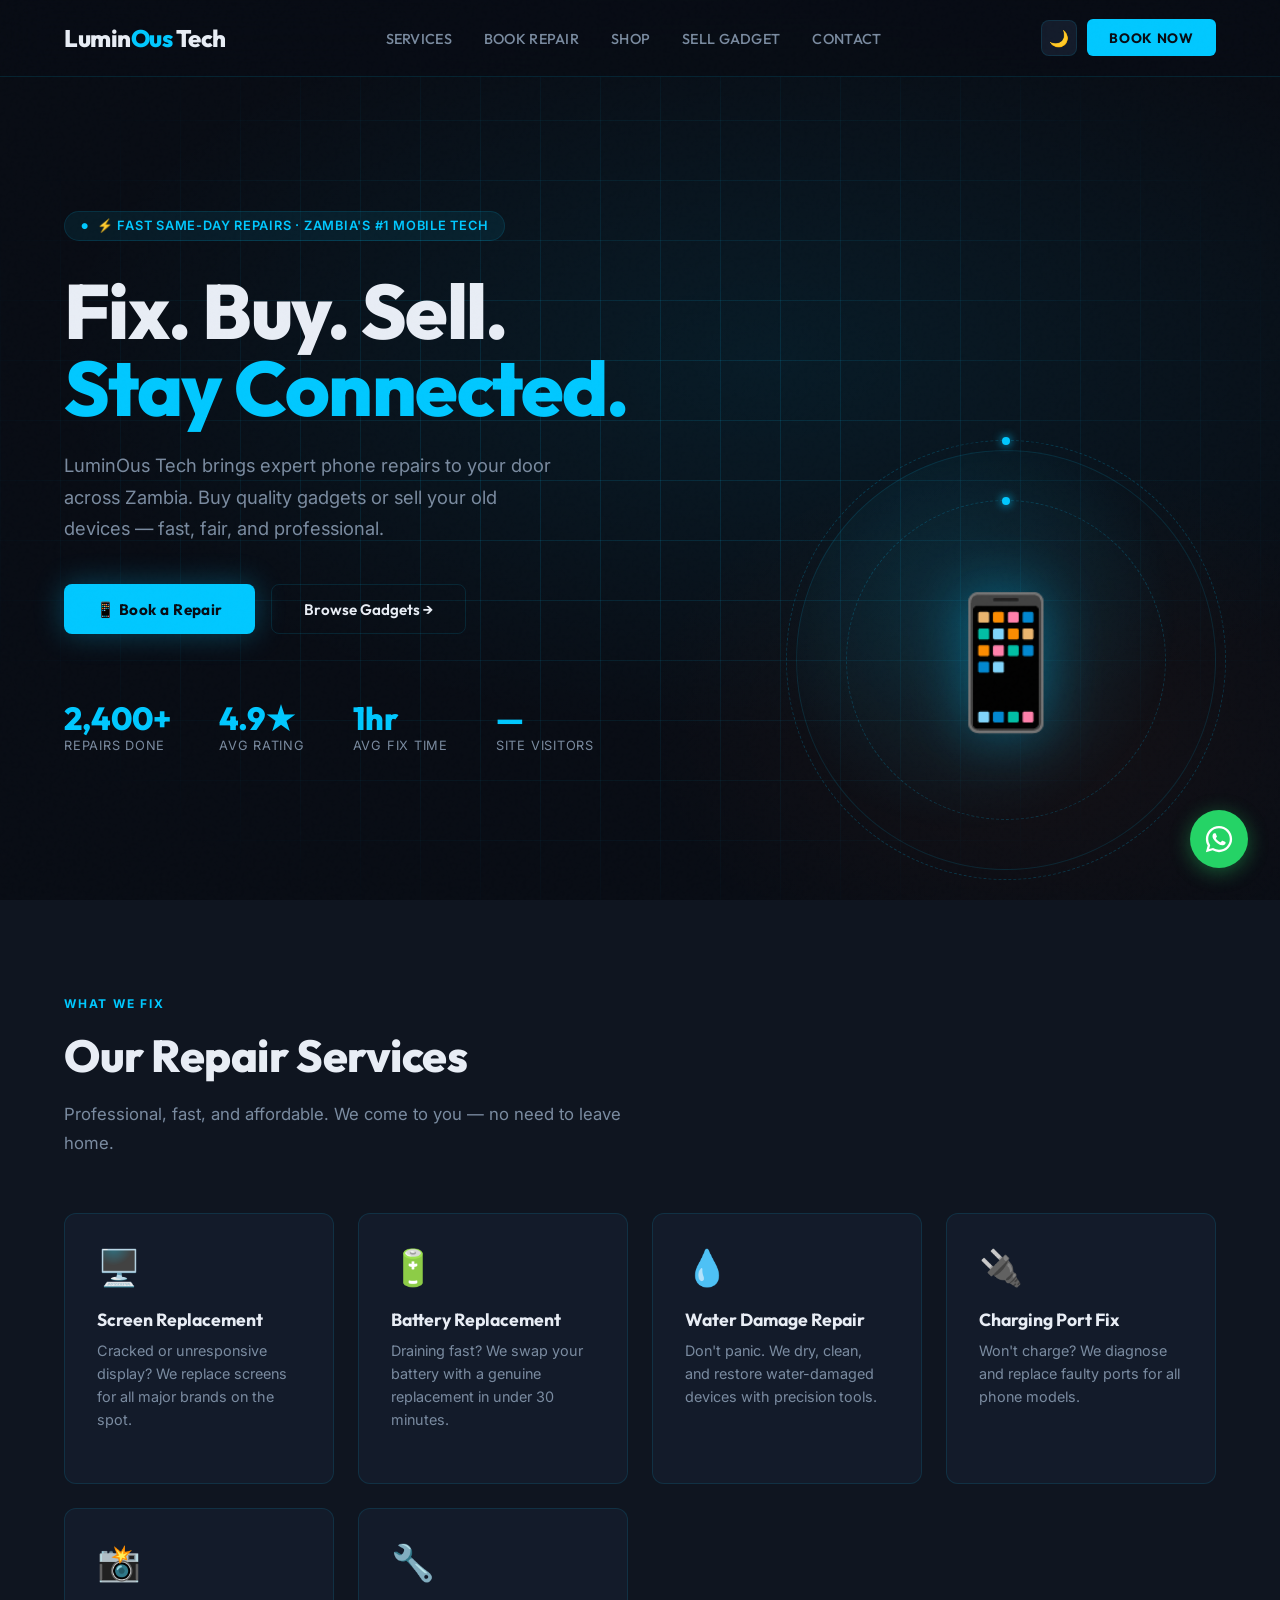
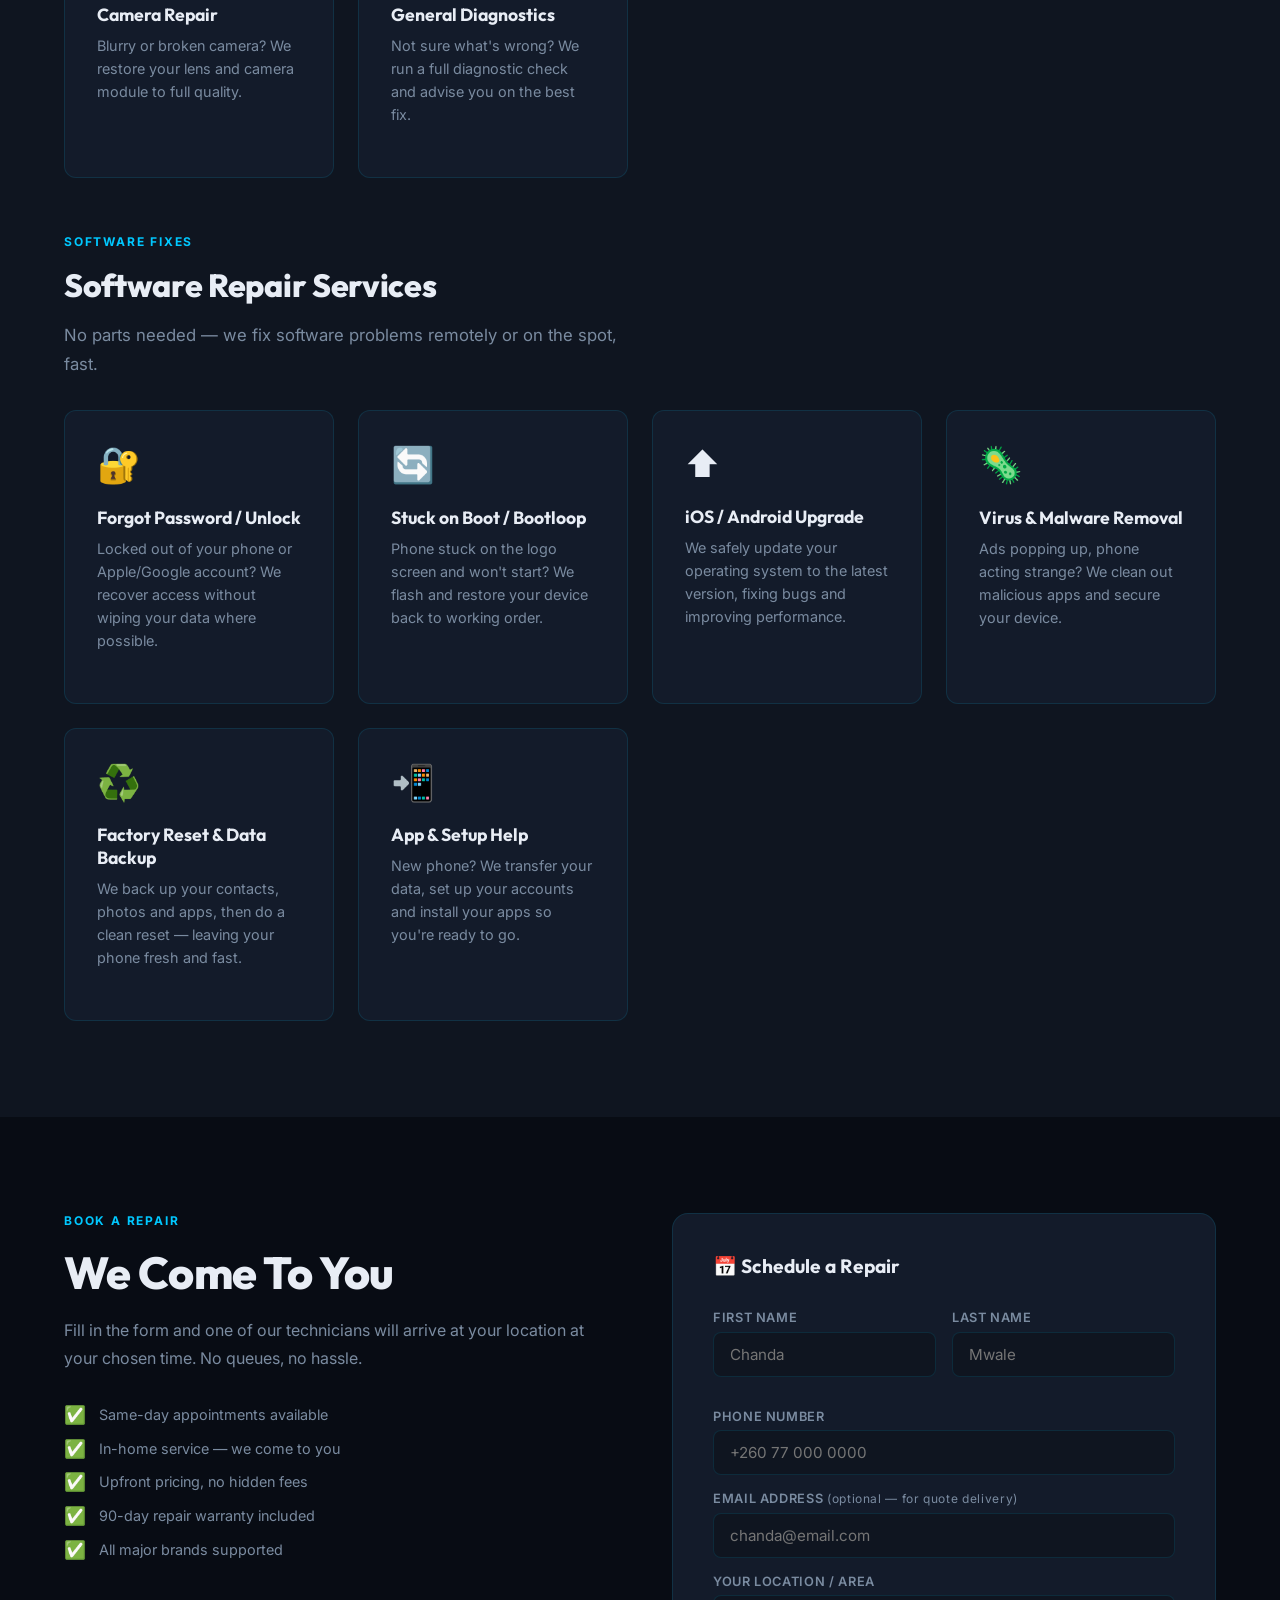
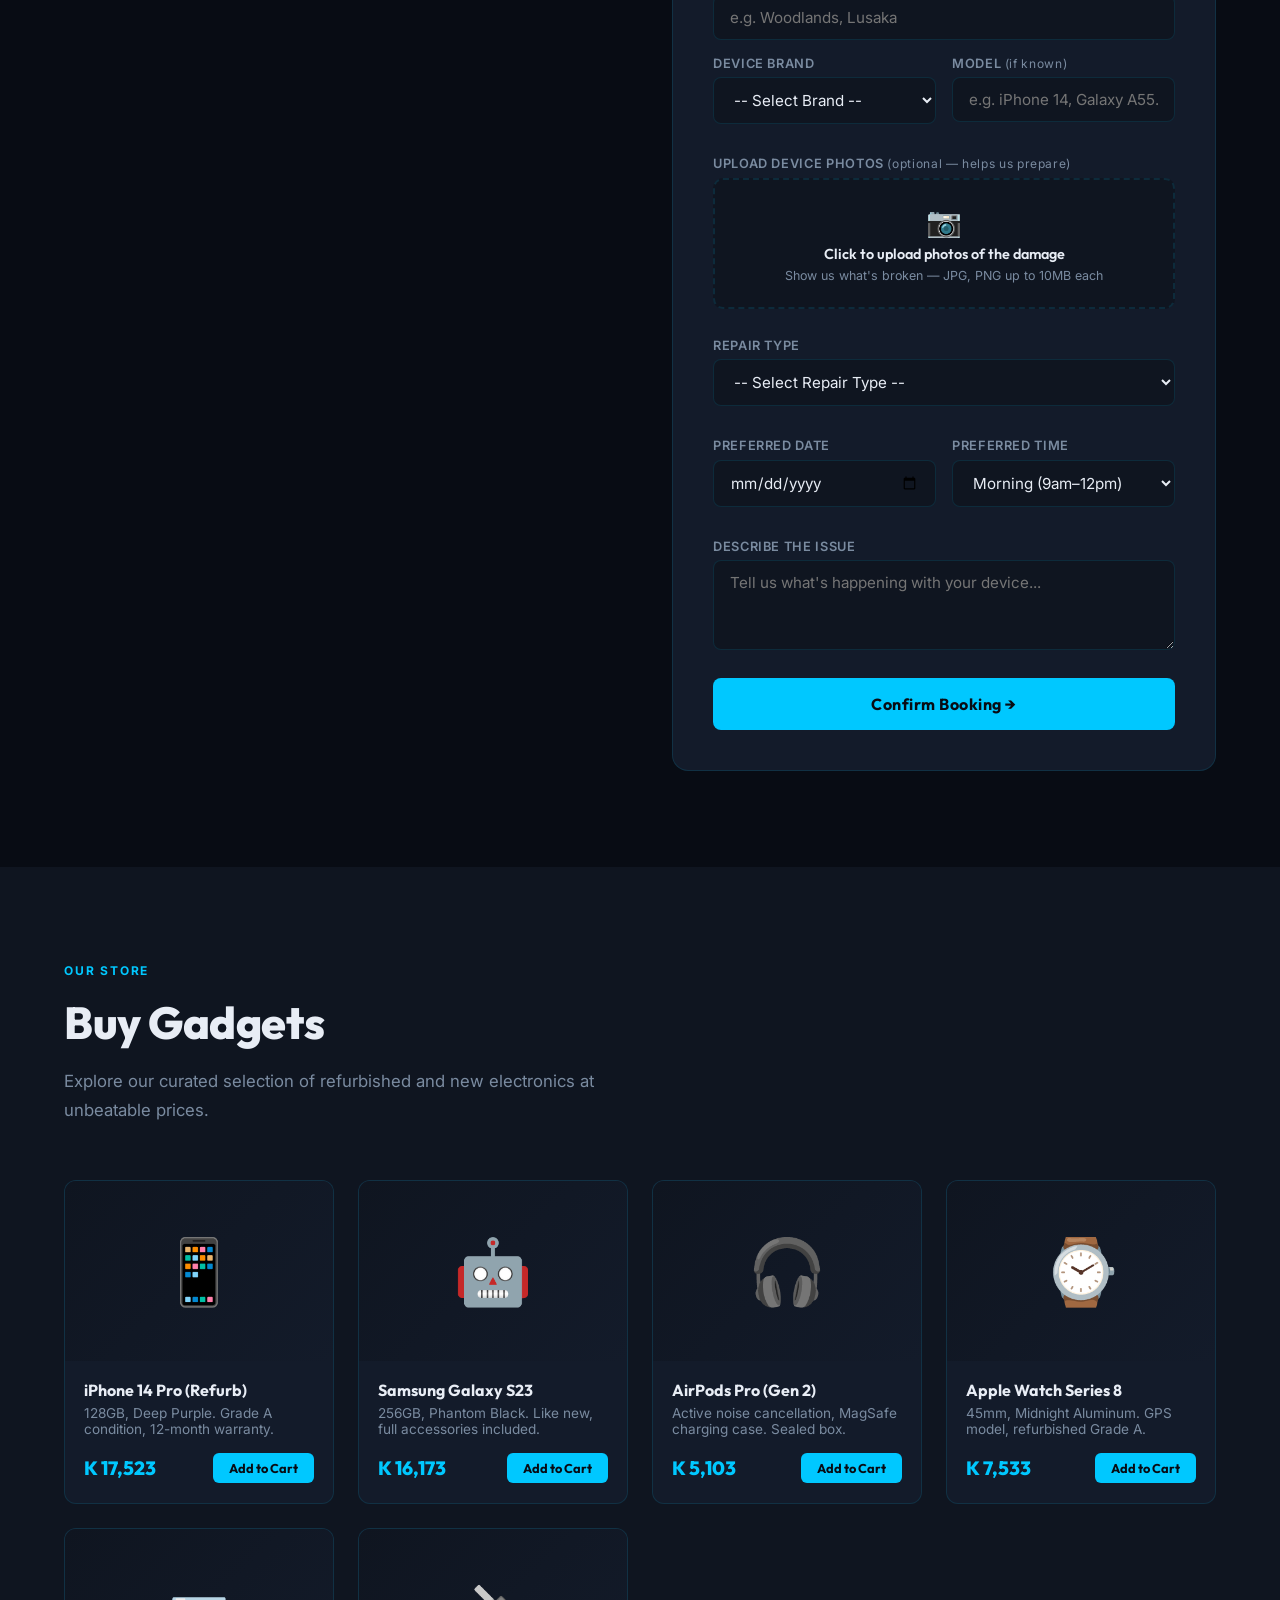
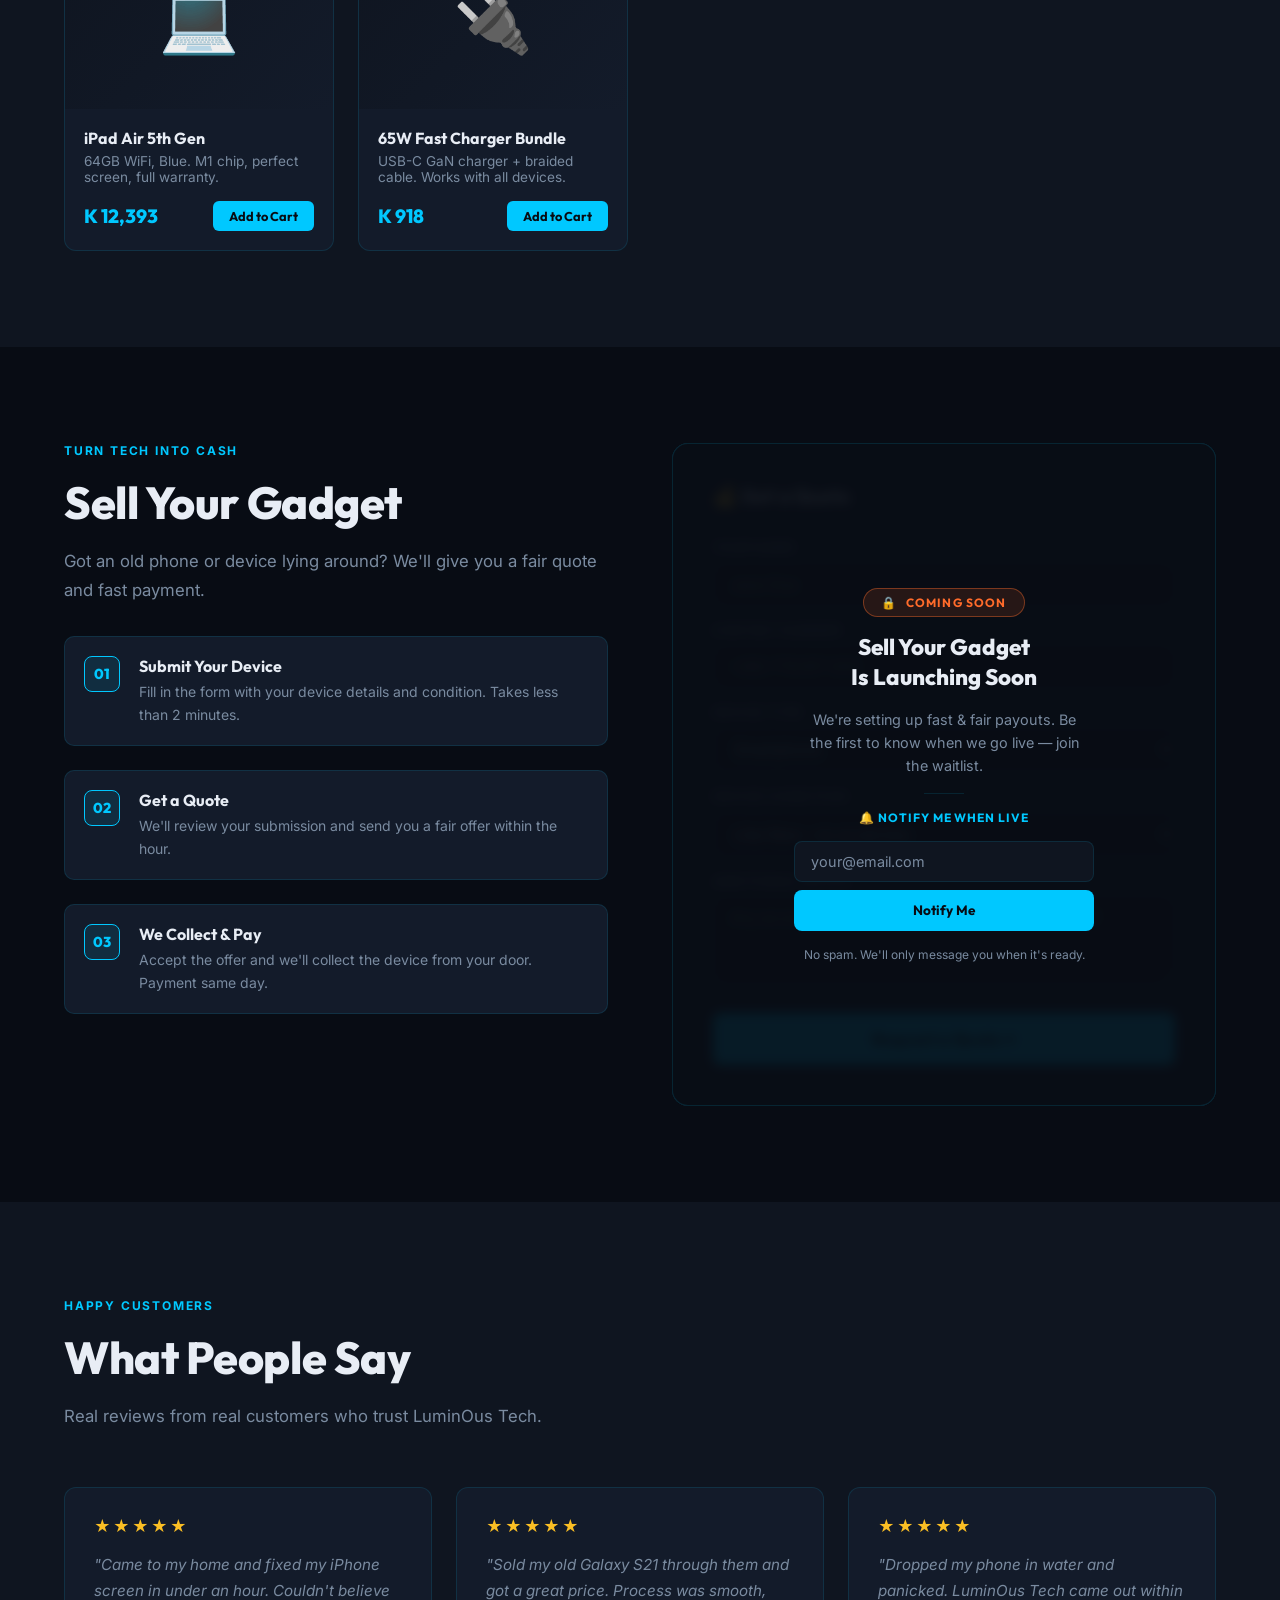
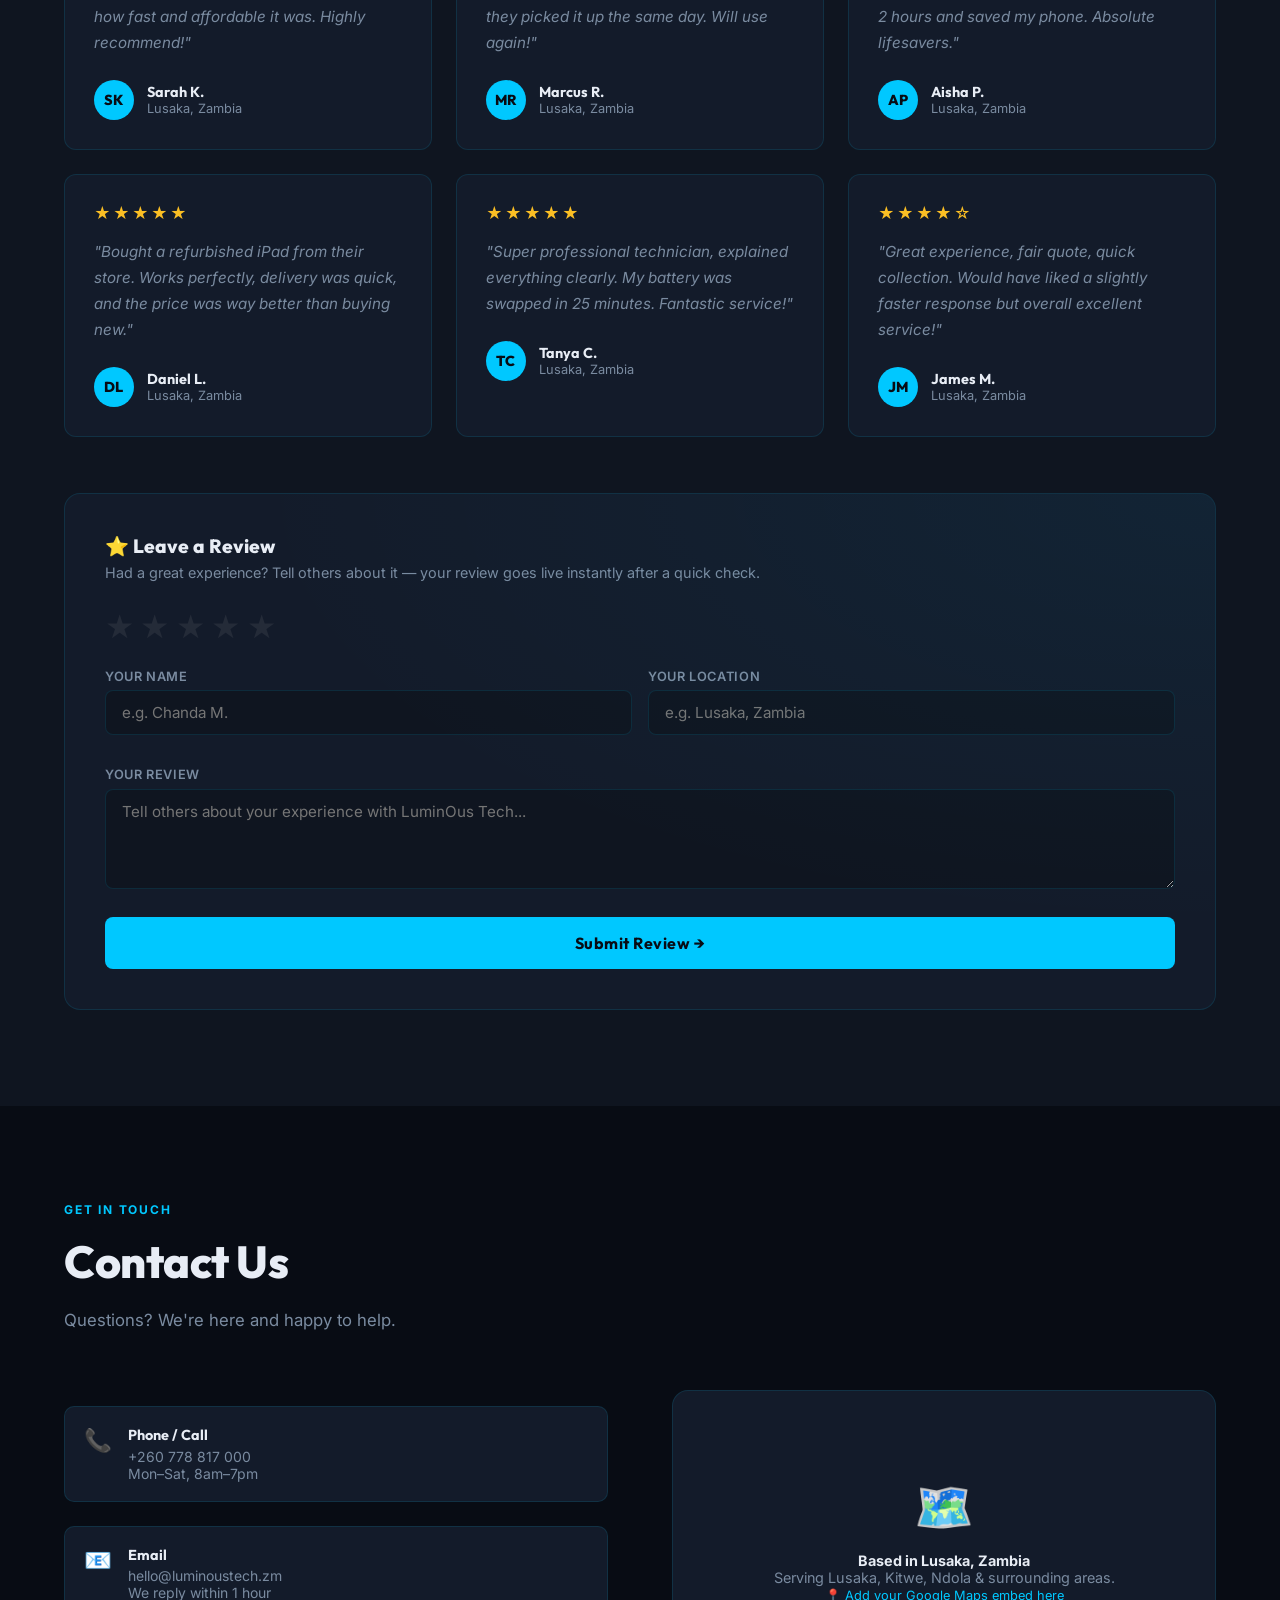
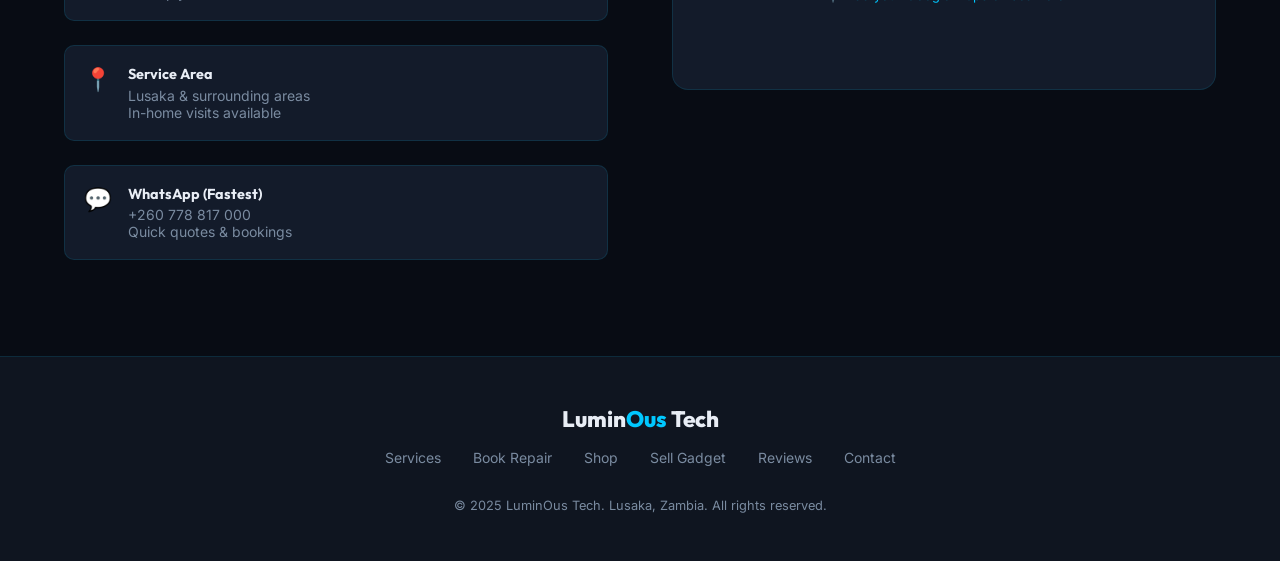
==== commit 7ca51290: "Add files via upload" ====
--- a/index.html
+++ b/index.html
@@ -925,7 +925,7 @@
         'apikey': SUPABASE_KEY,
         'Authorization': 'Bearer ' + SUPABASE_KEY,
         'Content-Type': 'application/json',
-        'Prefer': method === 'POST' ? 'return=minimal' : ''
+        'Prefer': method === 'POST' ? 'return=representation' : ''
       }
     };
     if (body) opts.body = JSON.stringify(body);
@@ -966,7 +966,7 @@
         repair_type: repair || 'Not specified',
         preferred_date: date || null,
         preferred_time: time,
-        description: desc || null,
+        description: (address ? '📍 Location: ' + address + (desc ? '\n\n' + desc : '') : desc) || null,
         status: 'pending'
       };
 
@@ -977,15 +977,15 @@
           'apikey': SUPABASE_KEY,
           'Authorization': 'Bearer ' + SUPABASE_KEY,
           'Content-Type': 'application/json',
-          'Prefer': 'return=minimal'
+          'Prefer': 'return=representation'
         },
         body: JSON.stringify(payload)
       });
-      const result = rawRes.status === 201 ? {} : await rawRes.json();
+      const result = await rawRes.json();
       console.log('Supabase response status:', rawRes.status);
       console.log('Supabase response:', JSON.stringify(result));
 
-      if (rawRes.status === 201 || (rawRes.ok && result && result.length > 0)) {
+      if (rawRes.ok && result && result.length > 0) {
         statusEl.style.display = 'block';
         statusEl.style.background = 'rgba(37,211,102,0.1)';
         statusEl.style.border = '1px solid rgba(37,211,102,0.3)';
@@ -1633,7 +1633,7 @@
           <div class="contact-icon">📧</div>
           <div class="contact-text">
             <h4>Email</h4>
-            <p><a href="/cdn-cgi/l/email-protection" class="__cf_email__" data-cfemail="d6beb3babab996baa3bbbfb8b9a3a5a2b3b5bef8acbb">[email&#160;protected]</a></p>
+            <p>hello@luminoustech.zm</p>
             <p>We reply within 1 hour</p>
           </div>
         </div>
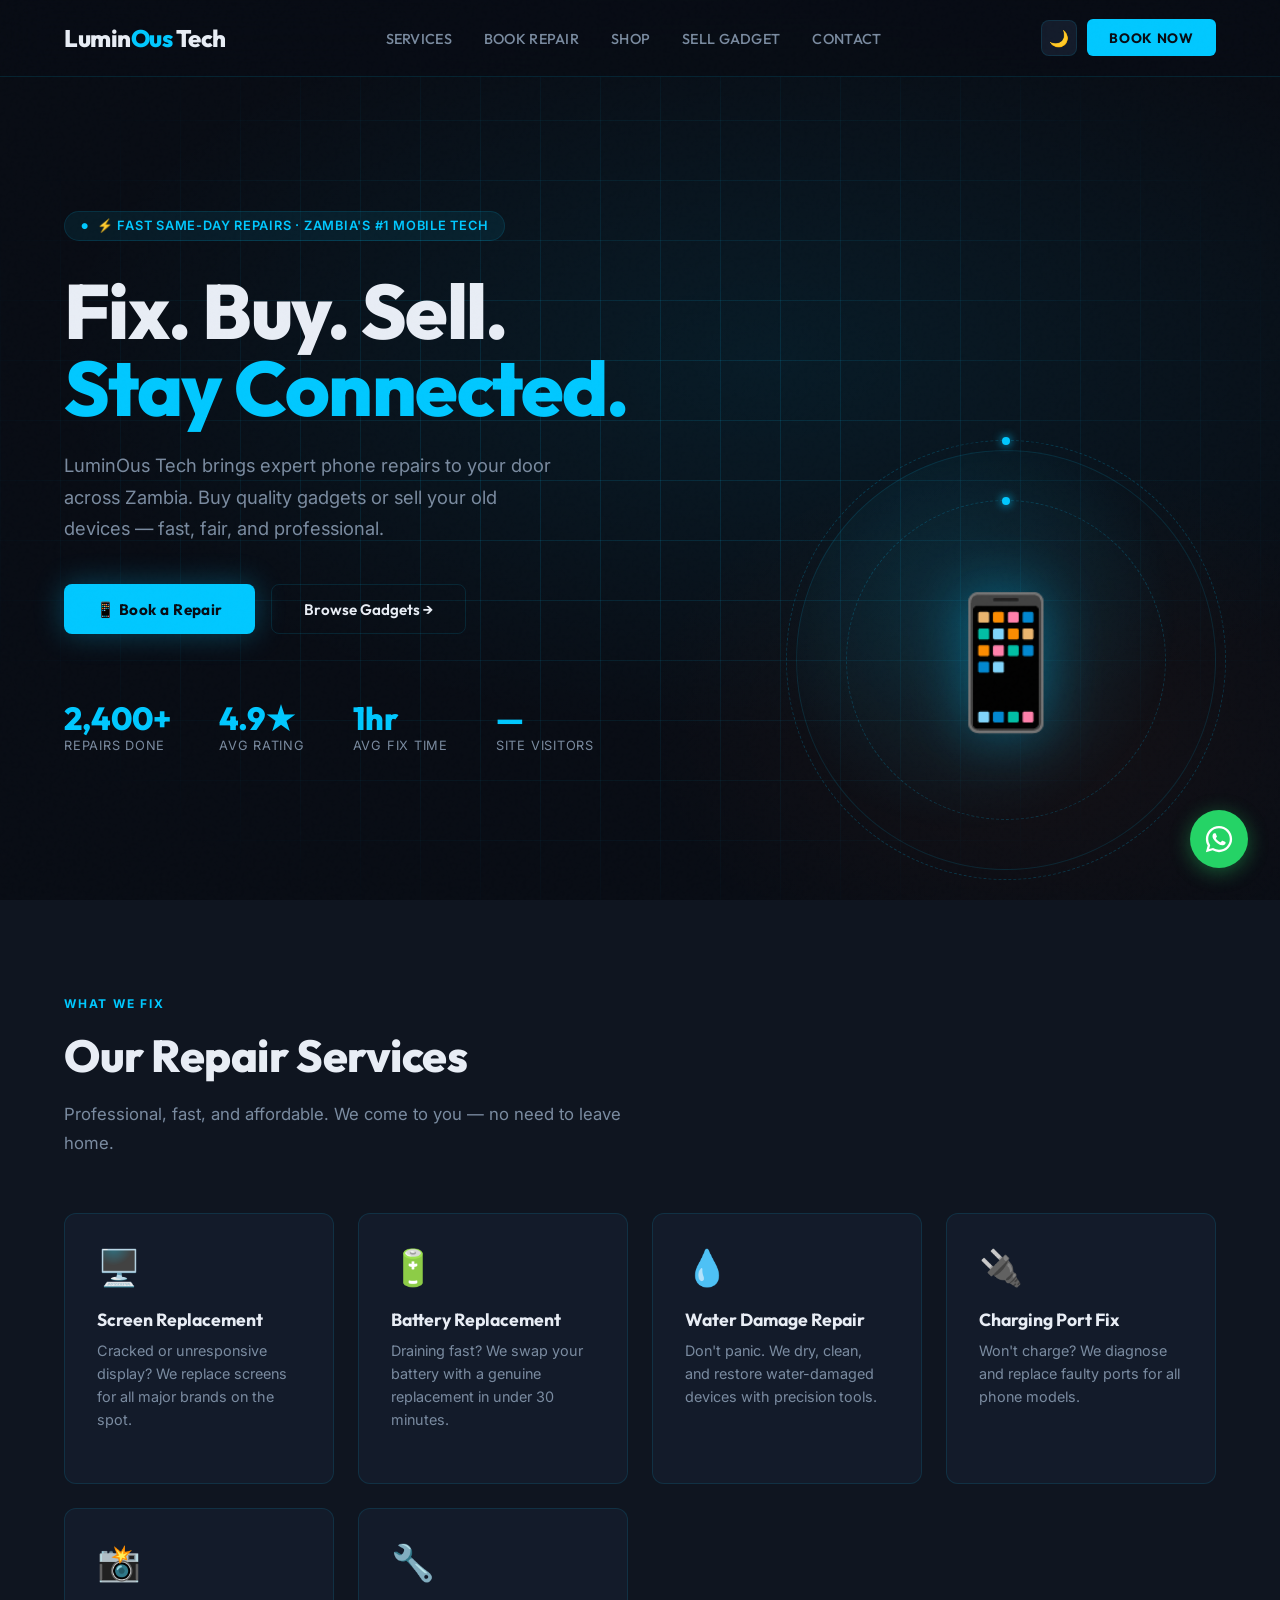
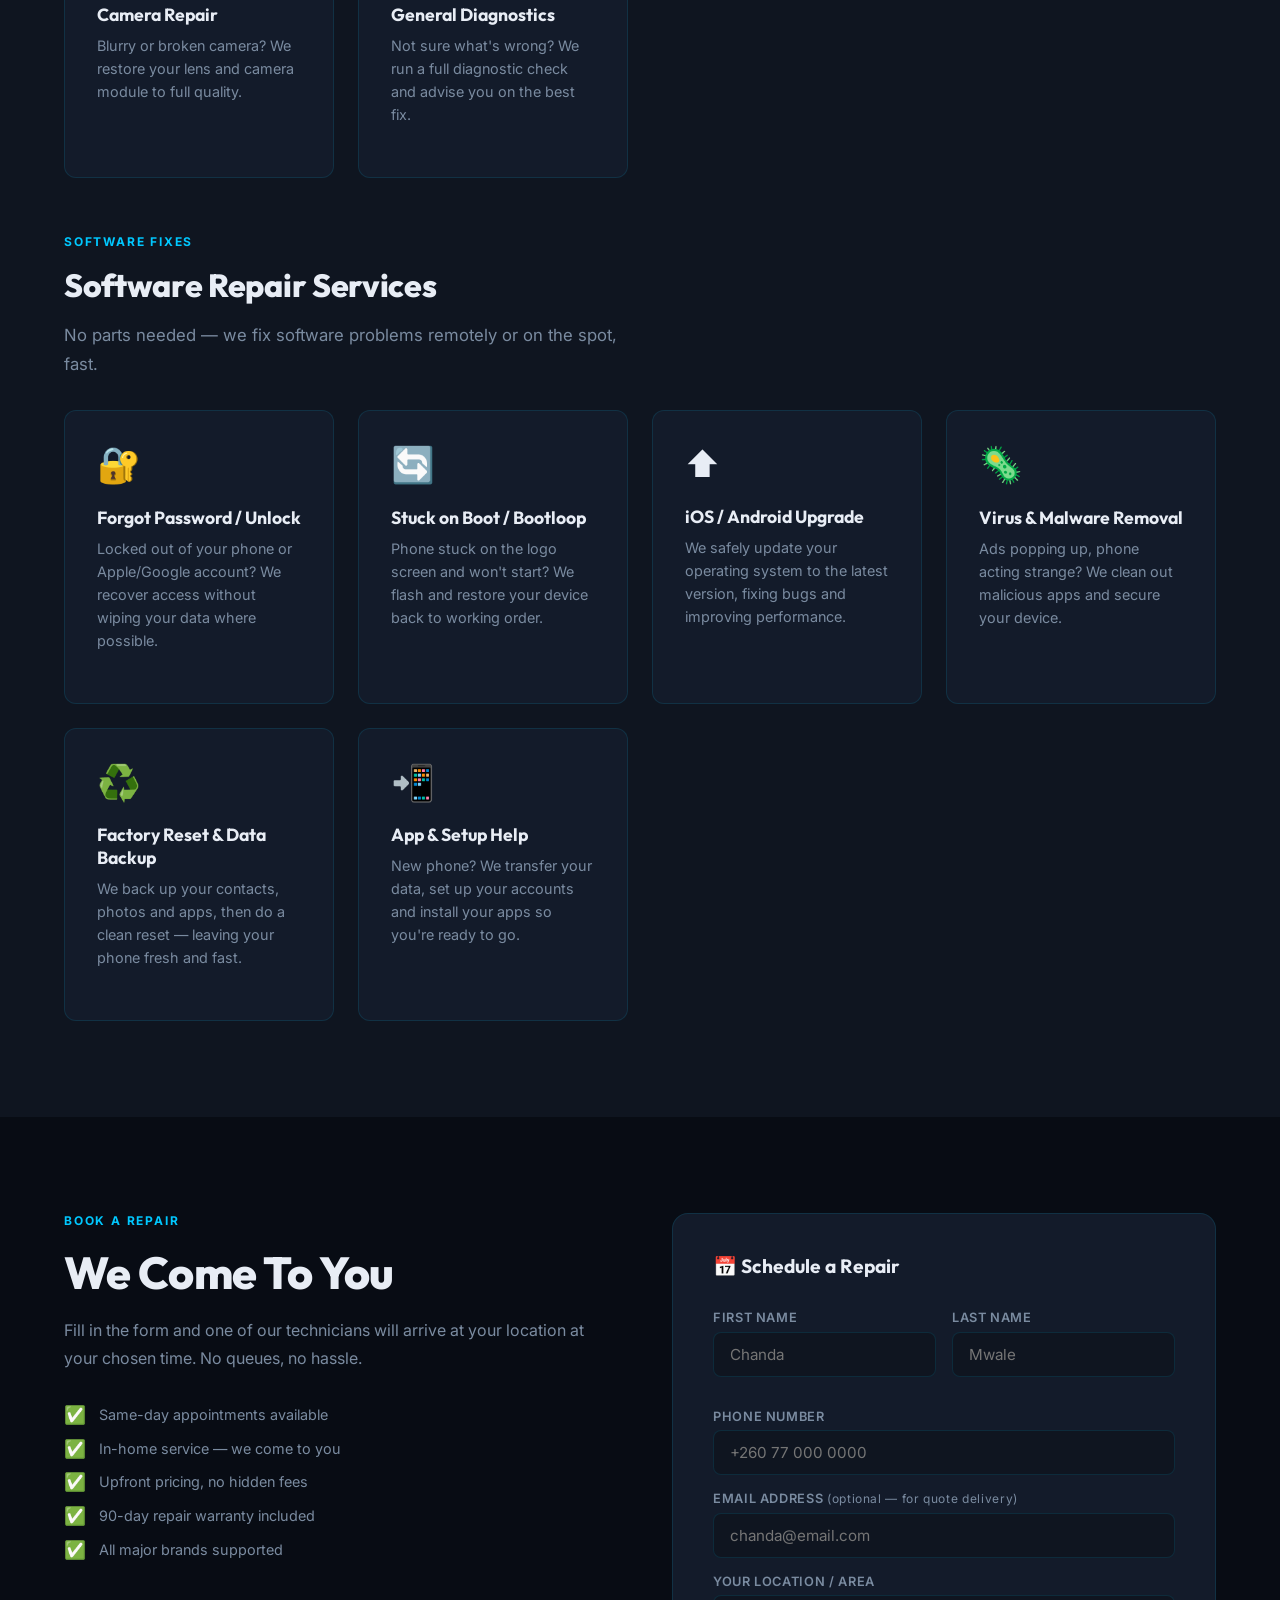
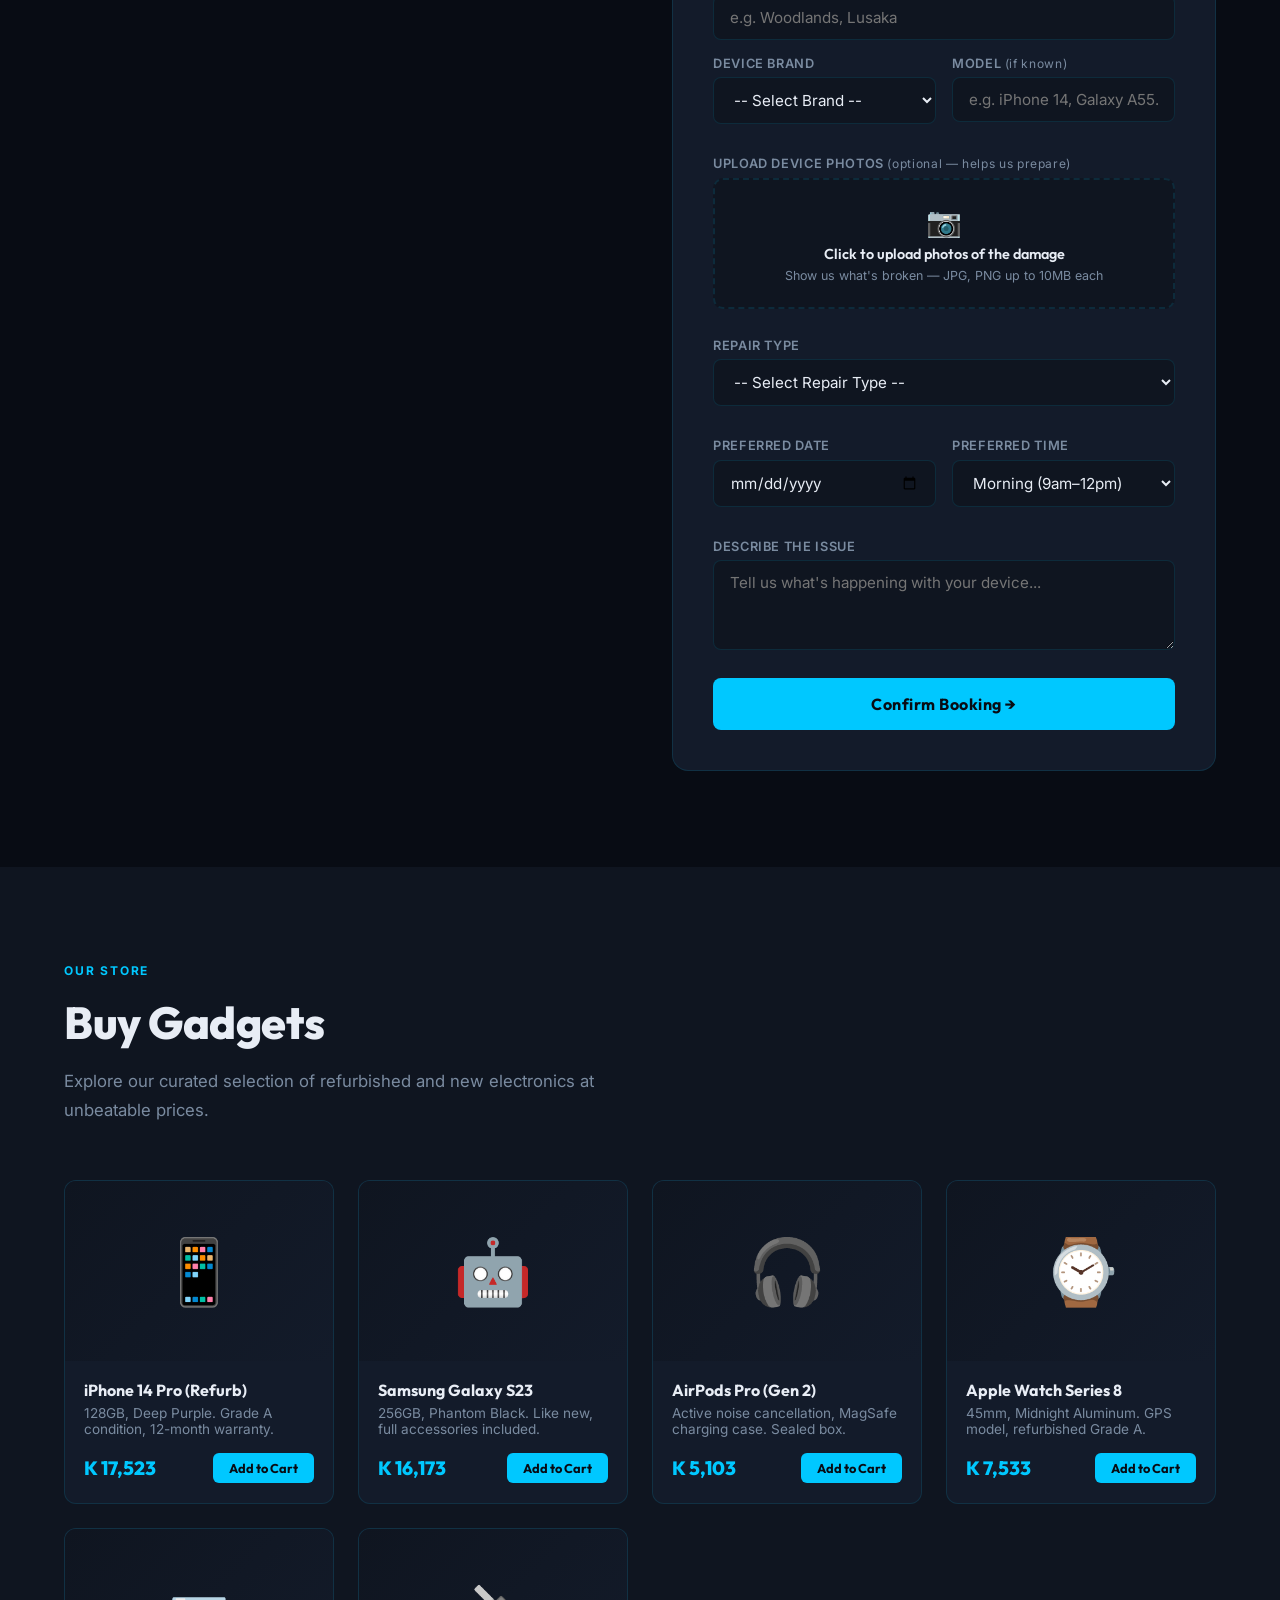
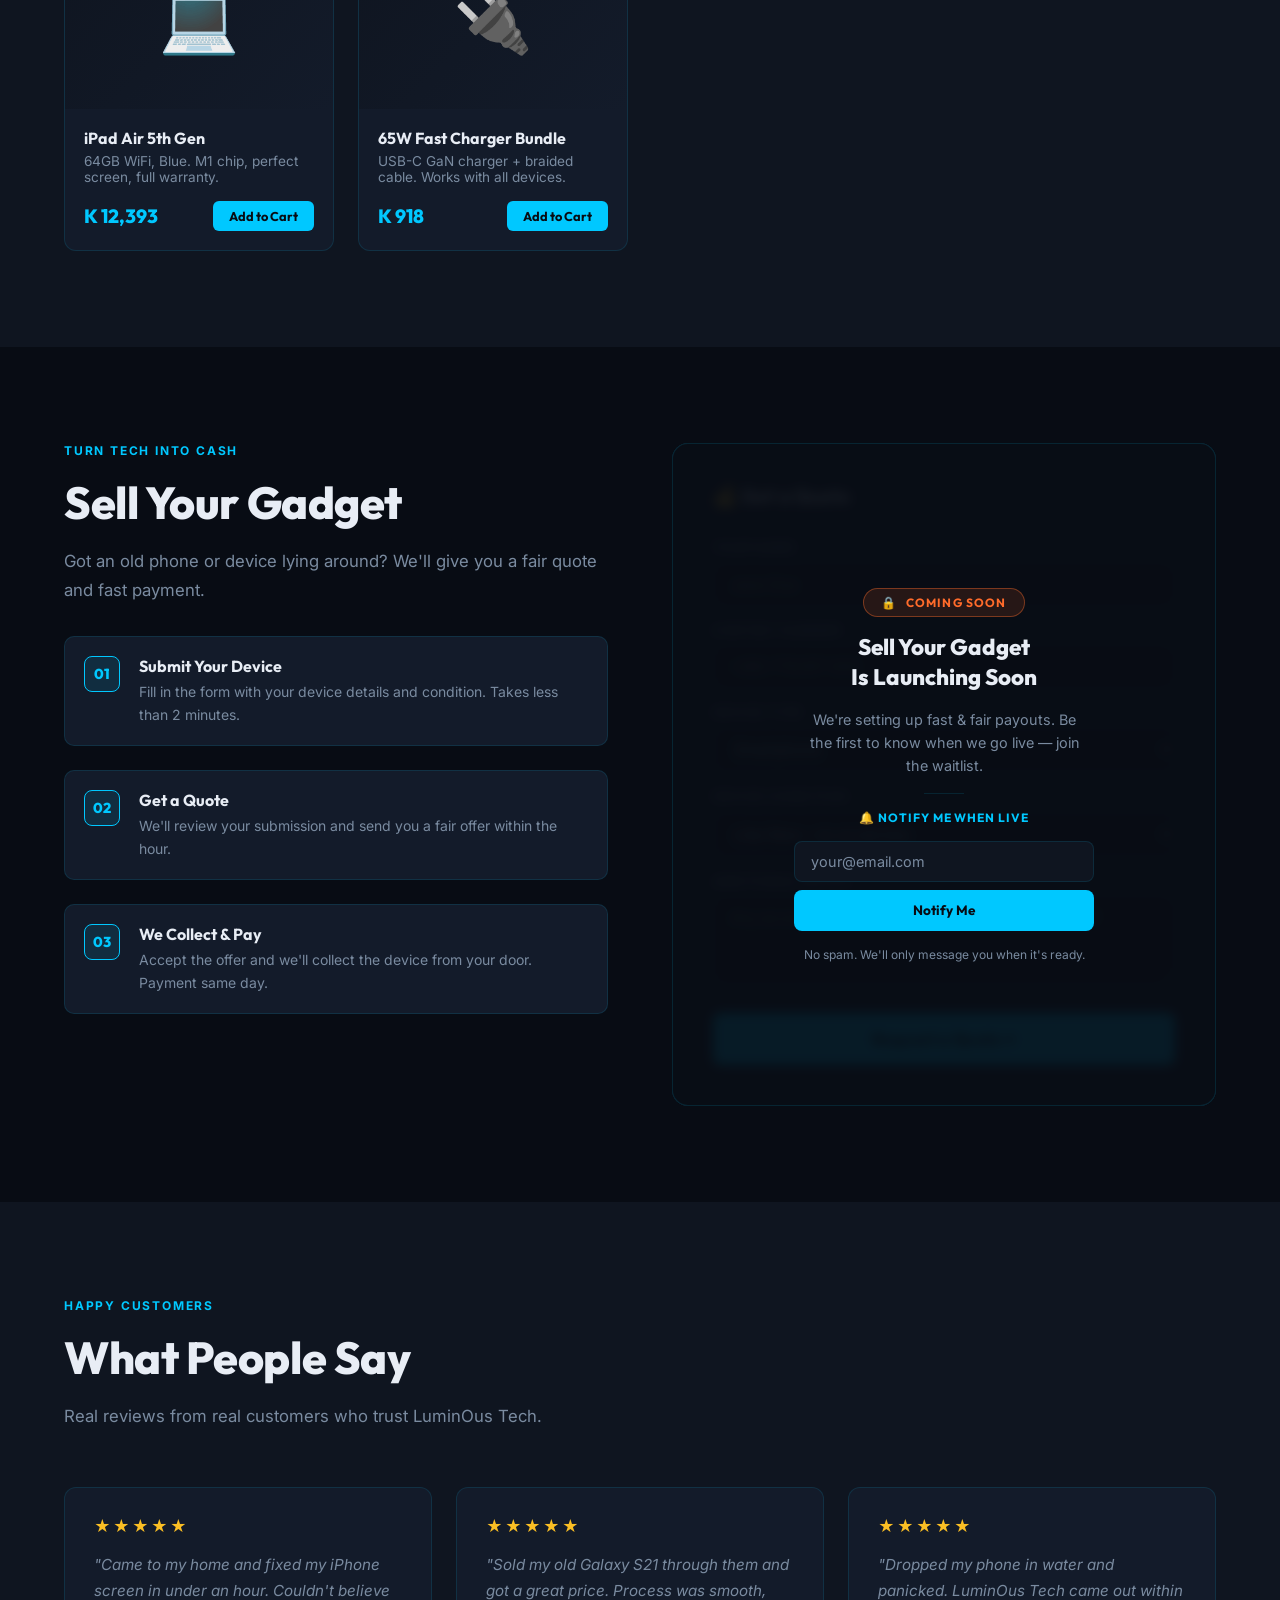
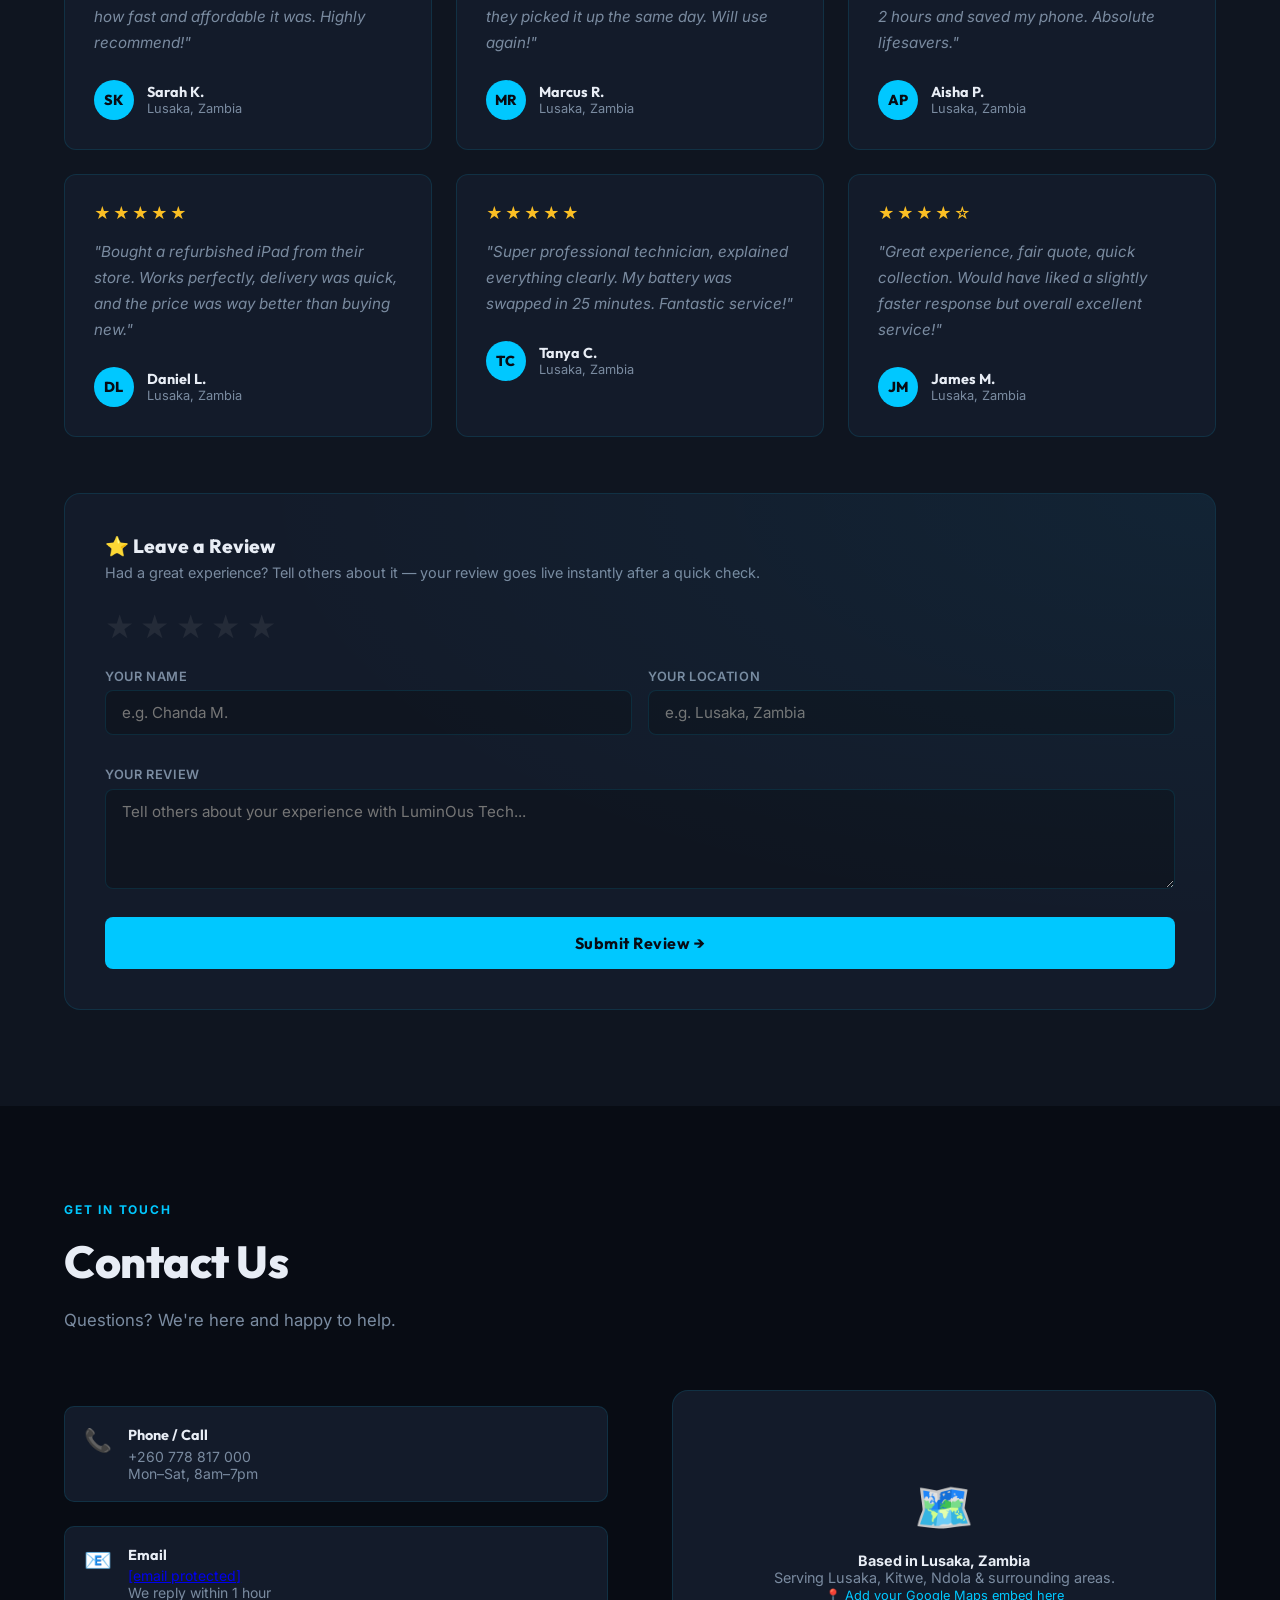
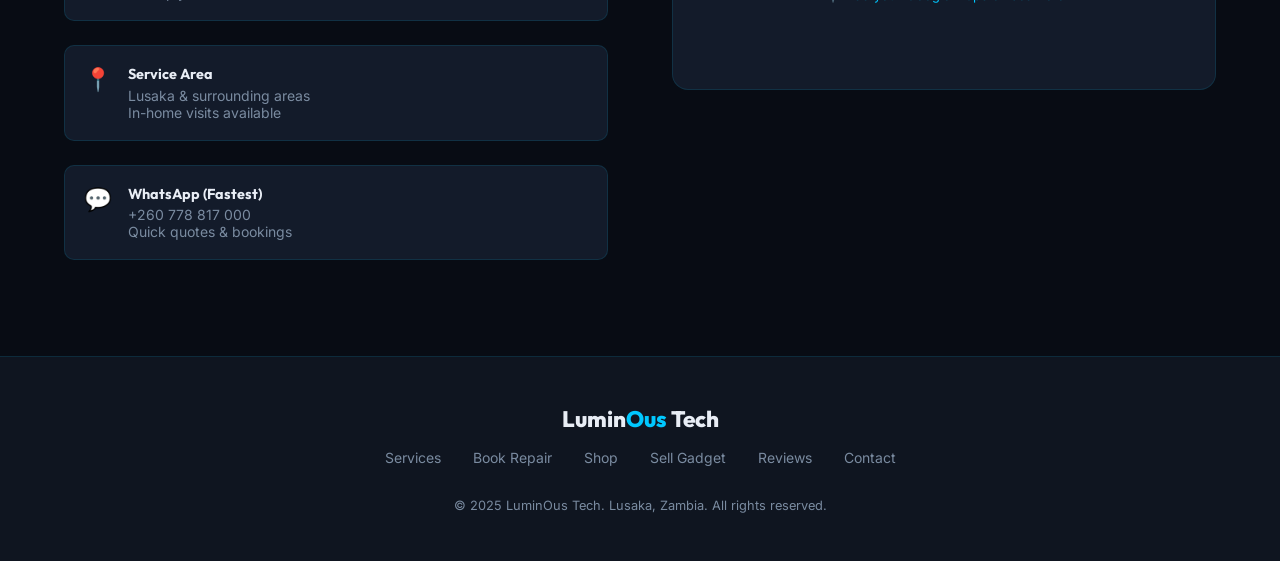
==== commit 60d7f39b: "feat: photo upload to Supabase Storage, photo display in admin" ====
--- a/index.html
+++ b/index.html
@@ -947,6 +947,8 @@
     const desc = document.getElementById('book-desc').value.trim();
     const btn = document.getElementById('bookingBtn');
     const statusEl = document.getElementById('bookingStatus');
+    const photoInput = document.getElementById('book-photos');
+    const photoFiles = photoInput ? Array.from(photoInput.files) : [];
 
     if (!fname || !phone) {
       showToast('⚠️ Please fill in at least your name and phone number.');
@@ -954,23 +956,31 @@
     }
 
     btn.disabled = true;
-    btn.textContent = 'Submitting...';
+    btn.textContent = photoFiles.length > 0 ? 'Uploading photos...' : 'Submitting...';
     statusEl.style.display = 'none';
 
     try {
+      // Upload photos first if any
+      let photoUrls = [];
+      if (photoFiles.length > 0) {
+        photoUrls = await uploadPhotos(photoFiles);
+        btn.textContent = 'Saving booking...';
+      }
+
       const payload = {
         name: fname + ' ' + lname,
         phone,
         email: email || null,
+        notes: address || null,
         device: (brand ? brand + ' ' : '') + model,
         repair_type: repair || 'Not specified',
         preferred_date: date || null,
         preferred_time: time,
-        description: (address ? '📍 Location: ' + address + (desc ? '\n\n' + desc : '') : desc) || null,
+        description: desc || null,
+        photos: photoUrls.length > 0 ? photoUrls : null,
         status: 'pending'
       };
 
-      // Direct fetch so we can see the real error
       const rawRes = await fetch(SUPABASE_URL + '/rest/v1/bookings', {
         method: 'POST',
         headers: {
@@ -982,8 +992,6 @@
         body: JSON.stringify(payload)
       });
       const result = await rawRes.json();
-      console.log('Supabase response status:', rawRes.status);
-      console.log('Supabase response:', JSON.stringify(result));
 
       if (rawRes.ok && result && result.length > 0) {
         statusEl.style.display = 'block';
@@ -994,6 +1002,7 @@
         ['book-fname','book-lname','book-phone','book-email','book-address','book-model','book-date','book-desc'].forEach(id => {
           document.getElementById(id).value = '';
         });
+        if (photoInput) { photoInput.value = ''; document.getElementById('book-preview').innerHTML = ''; }
         btn.textContent = 'Booking Sent ✓';
         setTimeout(() => { btn.textContent = 'Confirm Booking →'; btn.disabled = false; }, 4000);
       } else {
@@ -1633,7 +1642,7 @@
           <div class="contact-icon">📧</div>
           <div class="contact-text">
             <h4>Email</h4>
-            <p>hello@luminoustech.zm</p>
+            <p><a href="/cdn-cgi/l/email-protection" class="__cf_email__" data-cfemail="d6beb3babab996baa3bbbfb8b9a3a5a2b3b5bef8acbb">[email&#160;protected]</a></p>
             <p>We reply within 1 hour</p>
           </div>
         </div>
@@ -1693,7 +1702,7 @@
 <!-- TOAST -->
 <div class="toast" id="toast"></div>
 
-<script>
+<script data-cfasync="false" src="/cdn-cgi/scripts/5c5dd728/cloudflare-static/email-decode.min.js"></script><script>
   // ── SUPABASE CONFIG & sbFetch defined in <head> ──
 
   // ══════════════════════════════════════════
@@ -1829,15 +1838,48 @@
   function handlePhotoUpload(input, previewId) {
     const preview = document.getElementById(previewId);
     preview.innerHTML = '';
-    Array.from(input.files).forEach(file => {
+    const files = Array.from(input.files);
+    if (files.length === 0) return;
+    files.forEach(file => {
       const reader = new FileReader();
       reader.onload = e => {
+        const wrap = document.createElement('div');
+        wrap.style.cssText = 'position:relative;display:inline-block;';
         const img = document.createElement('img');
-        img.src = e.target.result; img.className = 'photo-thumb'; img.title = file.name;
-        preview.appendChild(img);
+        img.src = e.target.result;
+        img.className = 'photo-thumb';
+        img.title = file.name;
+        wrap.appendChild(img);
+        preview.appendChild(wrap);
       };
       reader.readAsDataURL(file);
     });
+    // Update upload label
+    const hint = input.closest('.photo-upload')?.querySelector('.photo-upload-text');
+    if (hint) hint.textContent = `${files.length} photo${files.length > 1 ? 's' : ''} selected ✓`;
+  }
+
+  // ── UPLOAD PHOTOS TO SUPABASE STORAGE ──
+  async function uploadPhotos(files) {
+    const urls = [];
+    for (const file of files) {
+      const ext = file.name.split('.').pop() || 'jpg';
+      const path = `bookings/${Date.now()}_${Math.random().toString(36).slice(2)}.${ext}`;
+      const res = await fetch(`${SUPABASE_URL}/storage/v1/object/booking-photos/${path}`, {
+        method: 'POST',
+        headers: {
+          'apikey': SUPABASE_KEY,
+          'Authorization': 'Bearer ' + SUPABASE_KEY,
+          'Content-Type': file.type || 'image/jpeg',
+          'x-upsert': 'true'
+        },
+        body: file
+      });
+      if (res.ok) {
+        urls.push(`${SUPABASE_URL}/storage/v1/object/public/booking-photos/${path}`);
+      }
+    }
+    return urls;
   }
 
   // ══════════════════════════════════════════
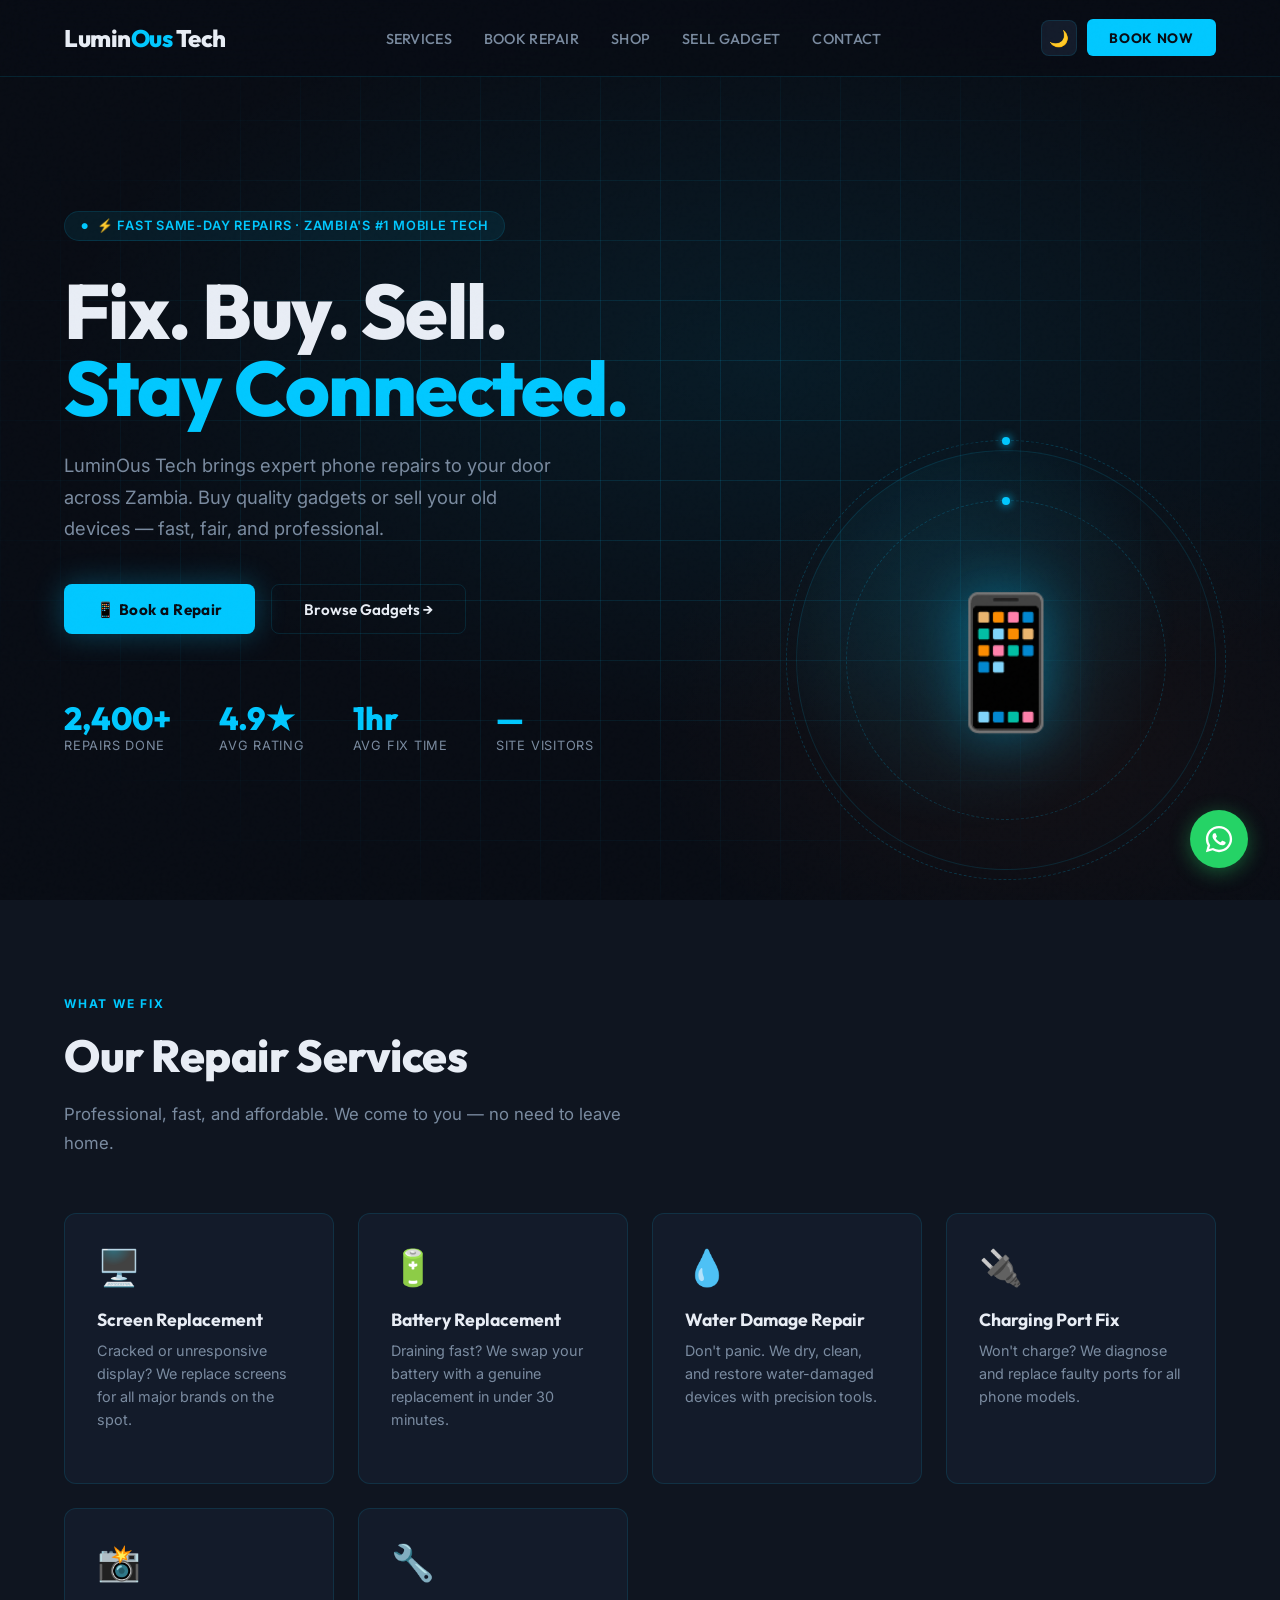
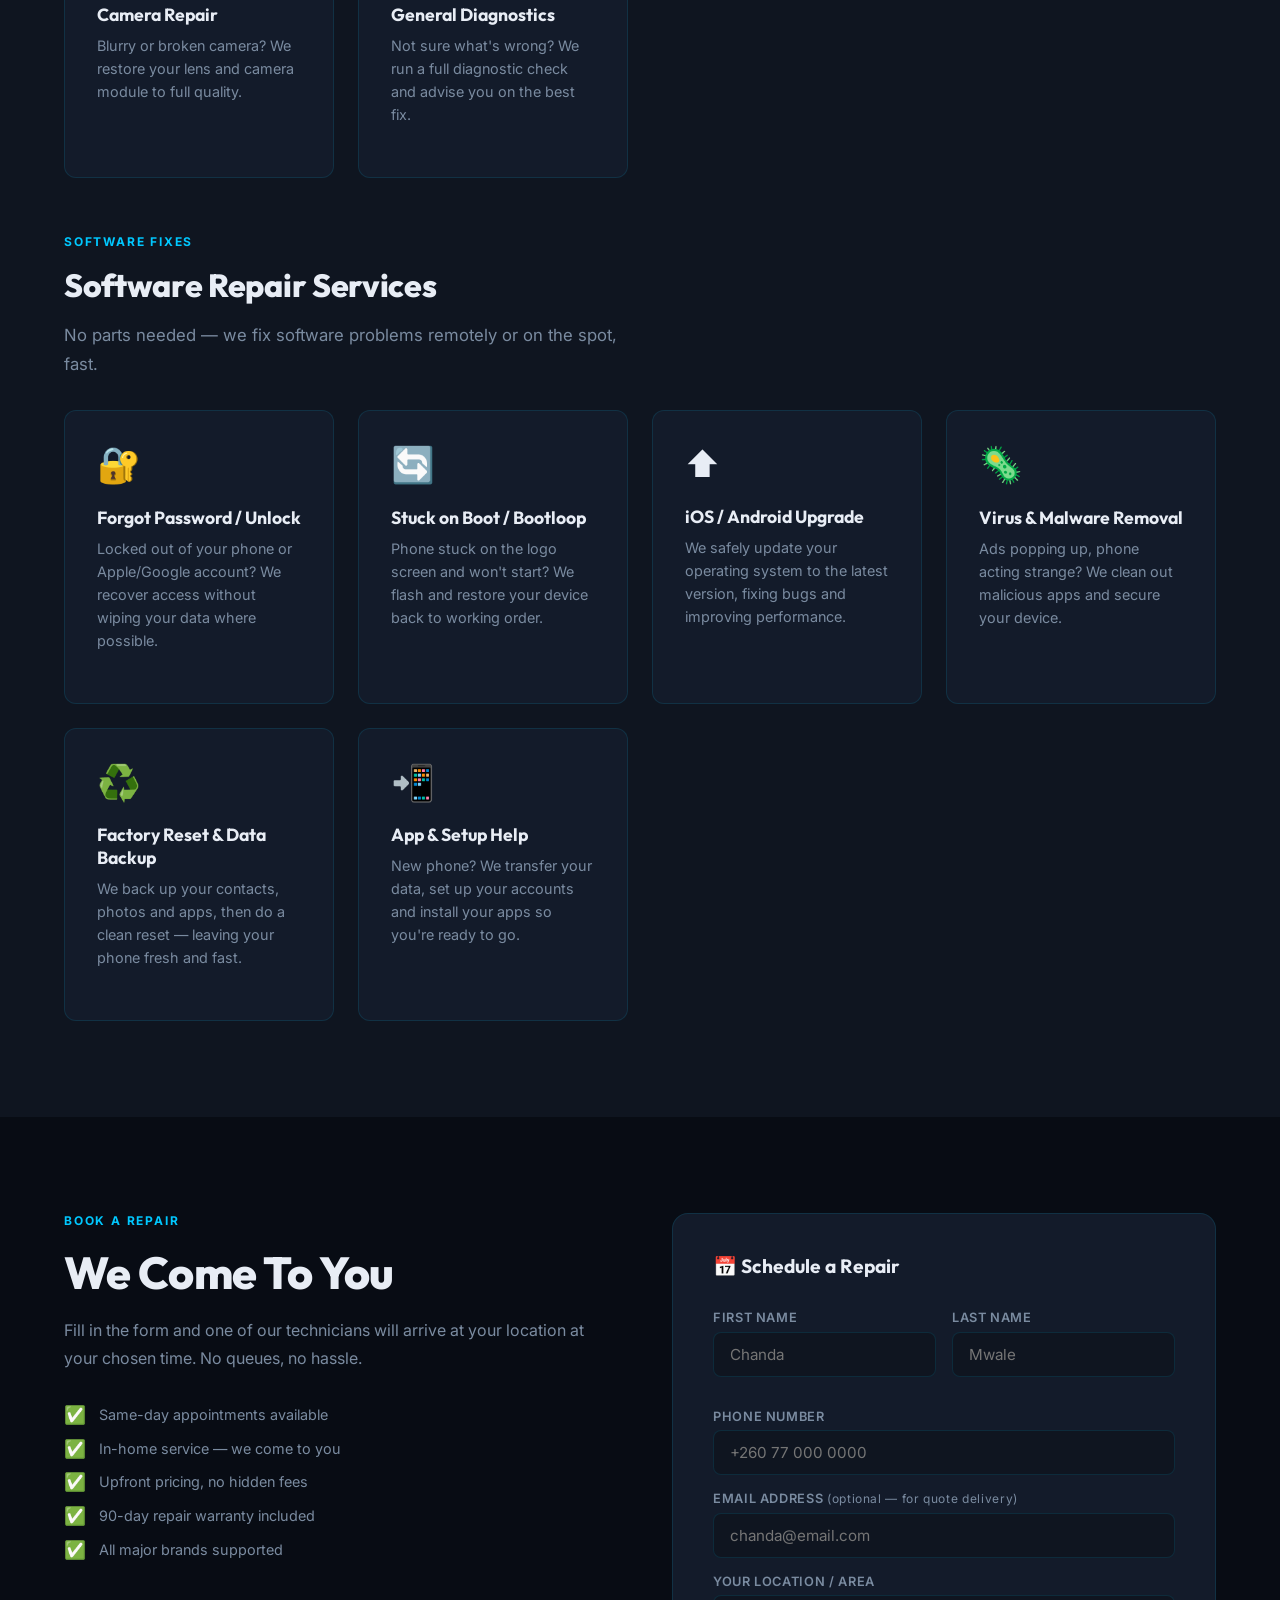
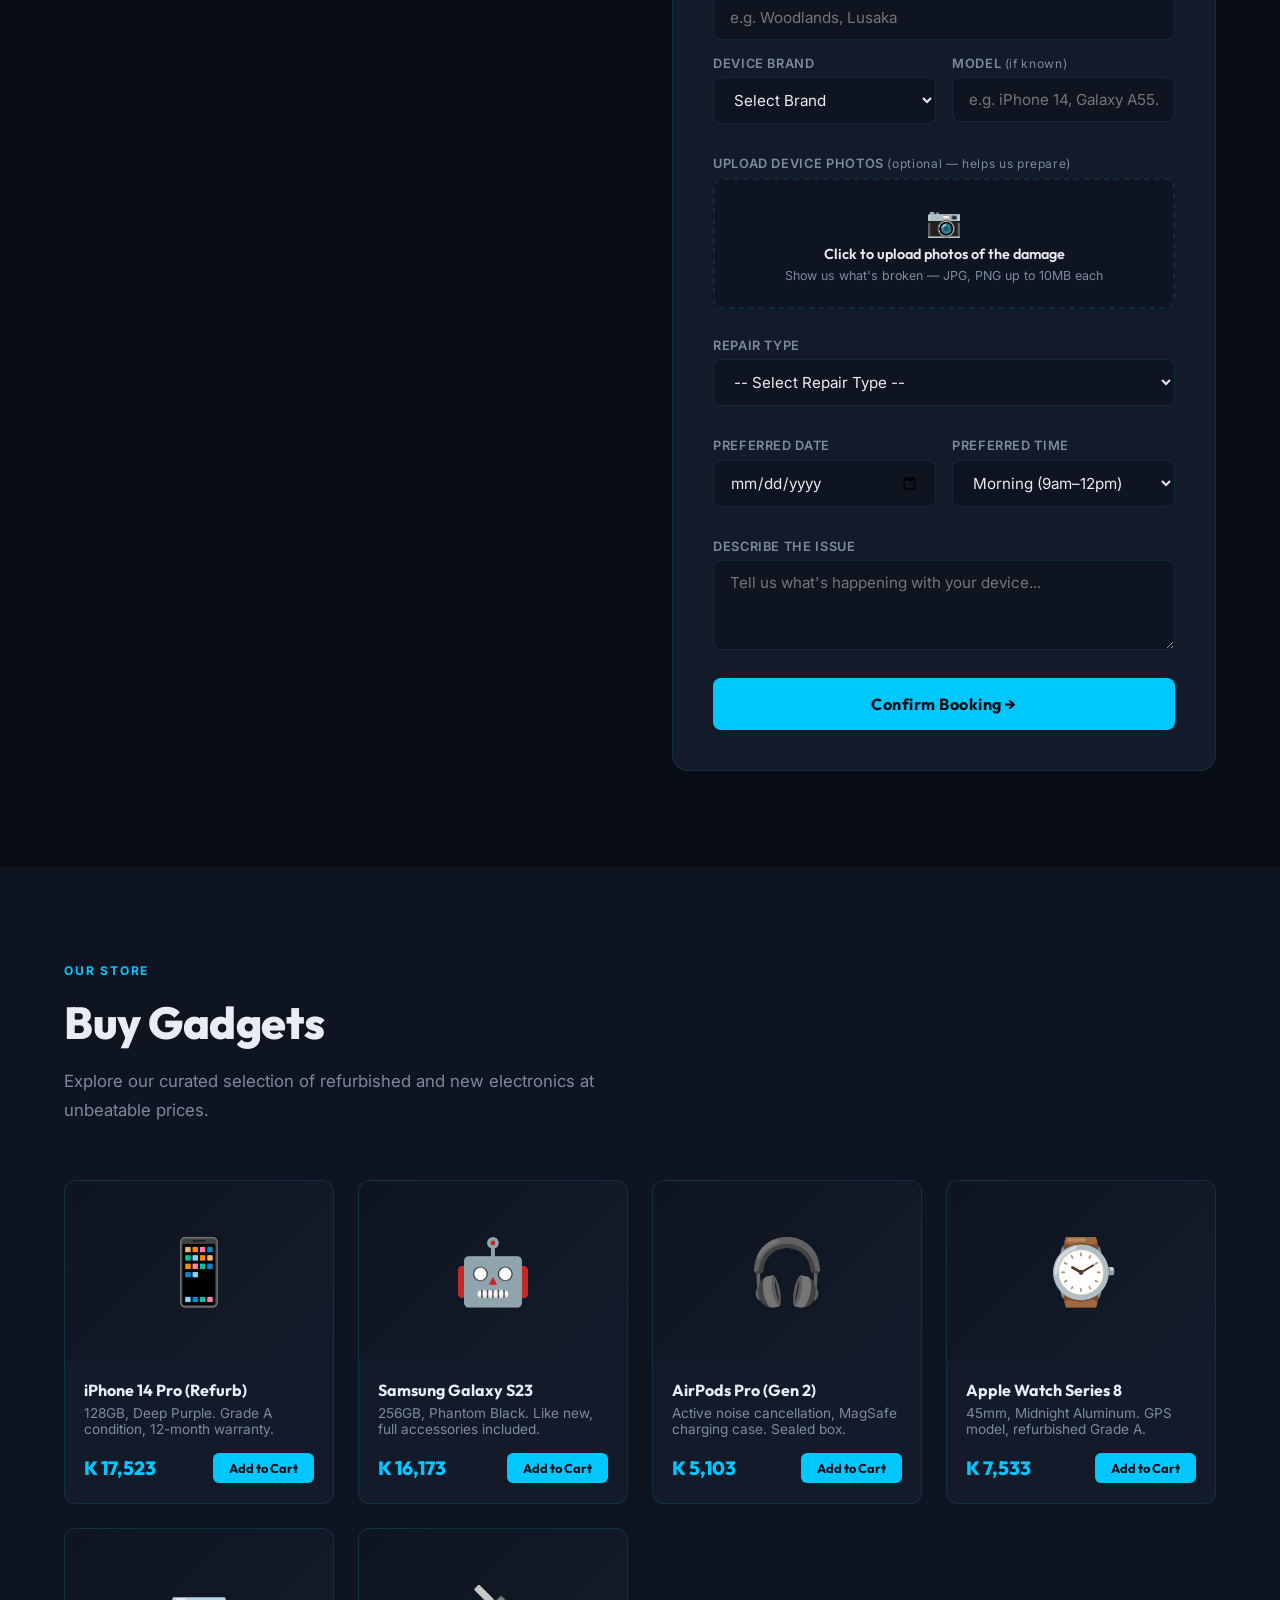
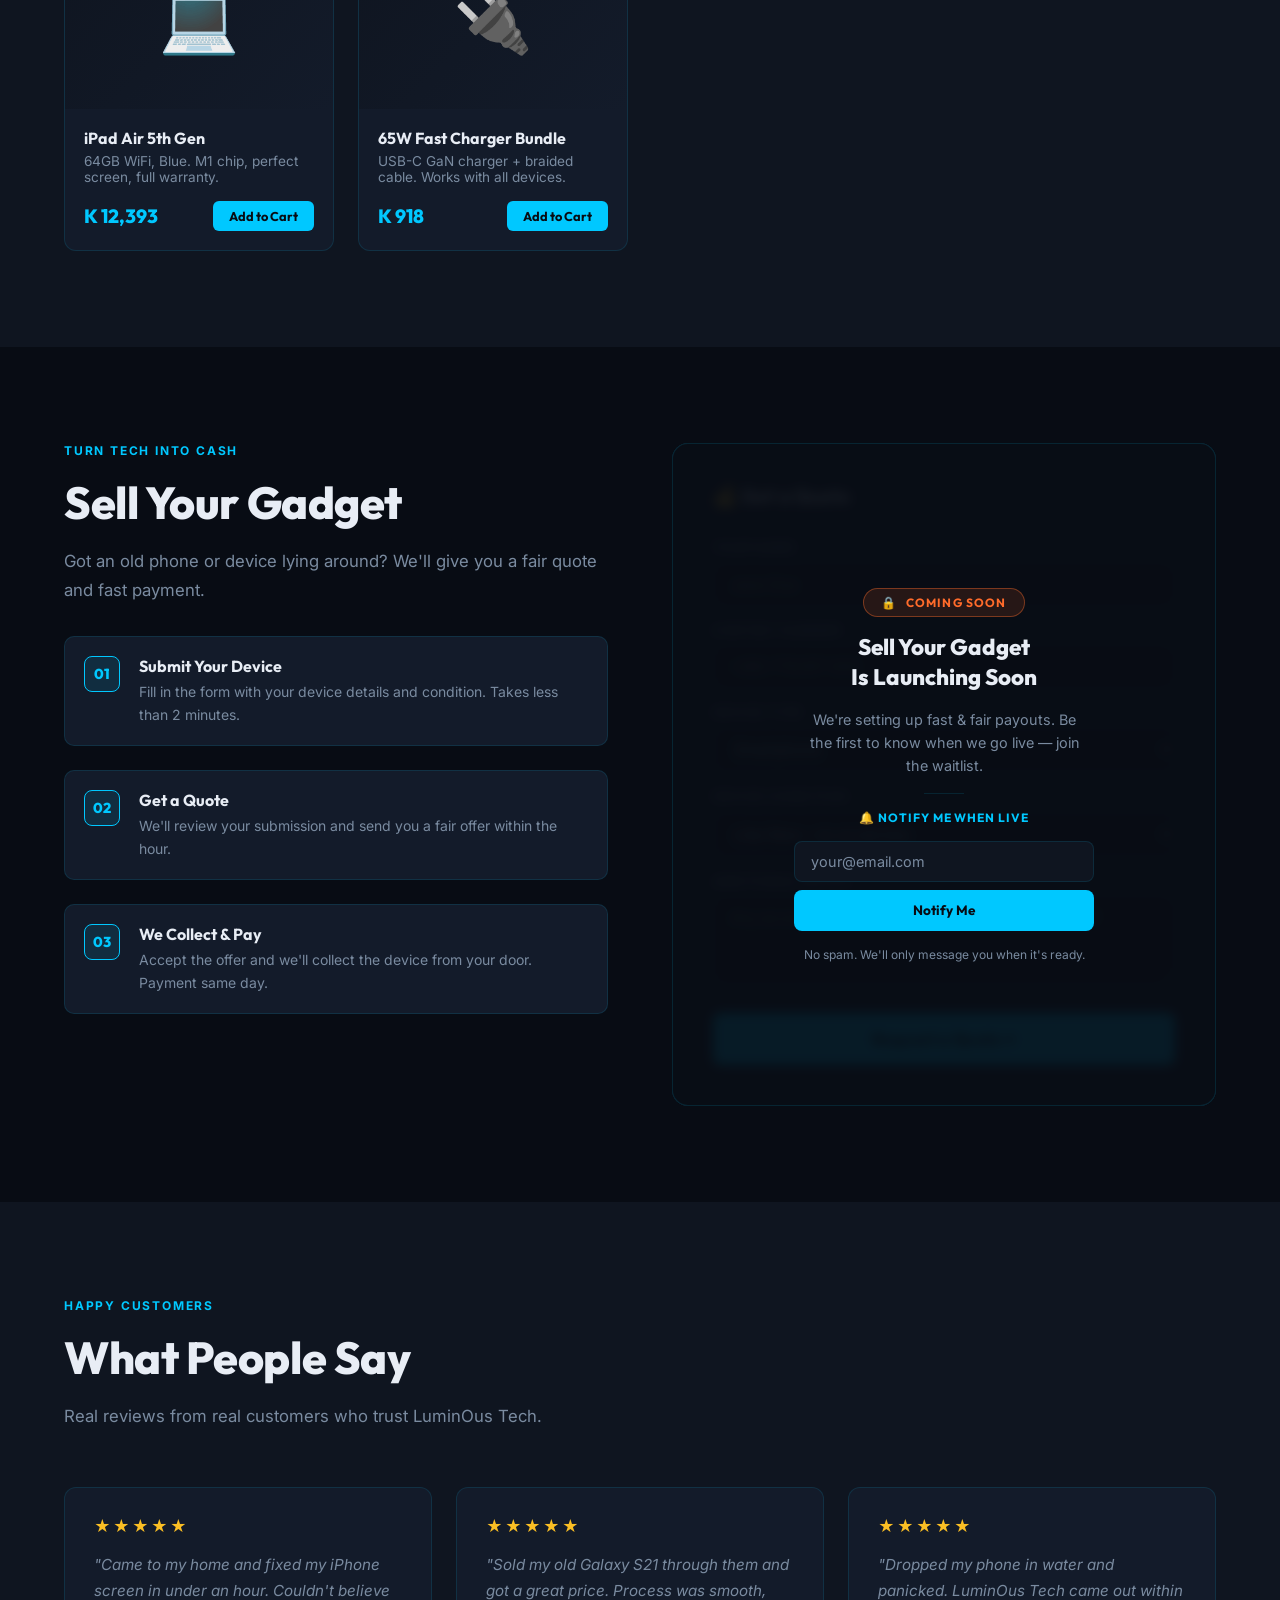
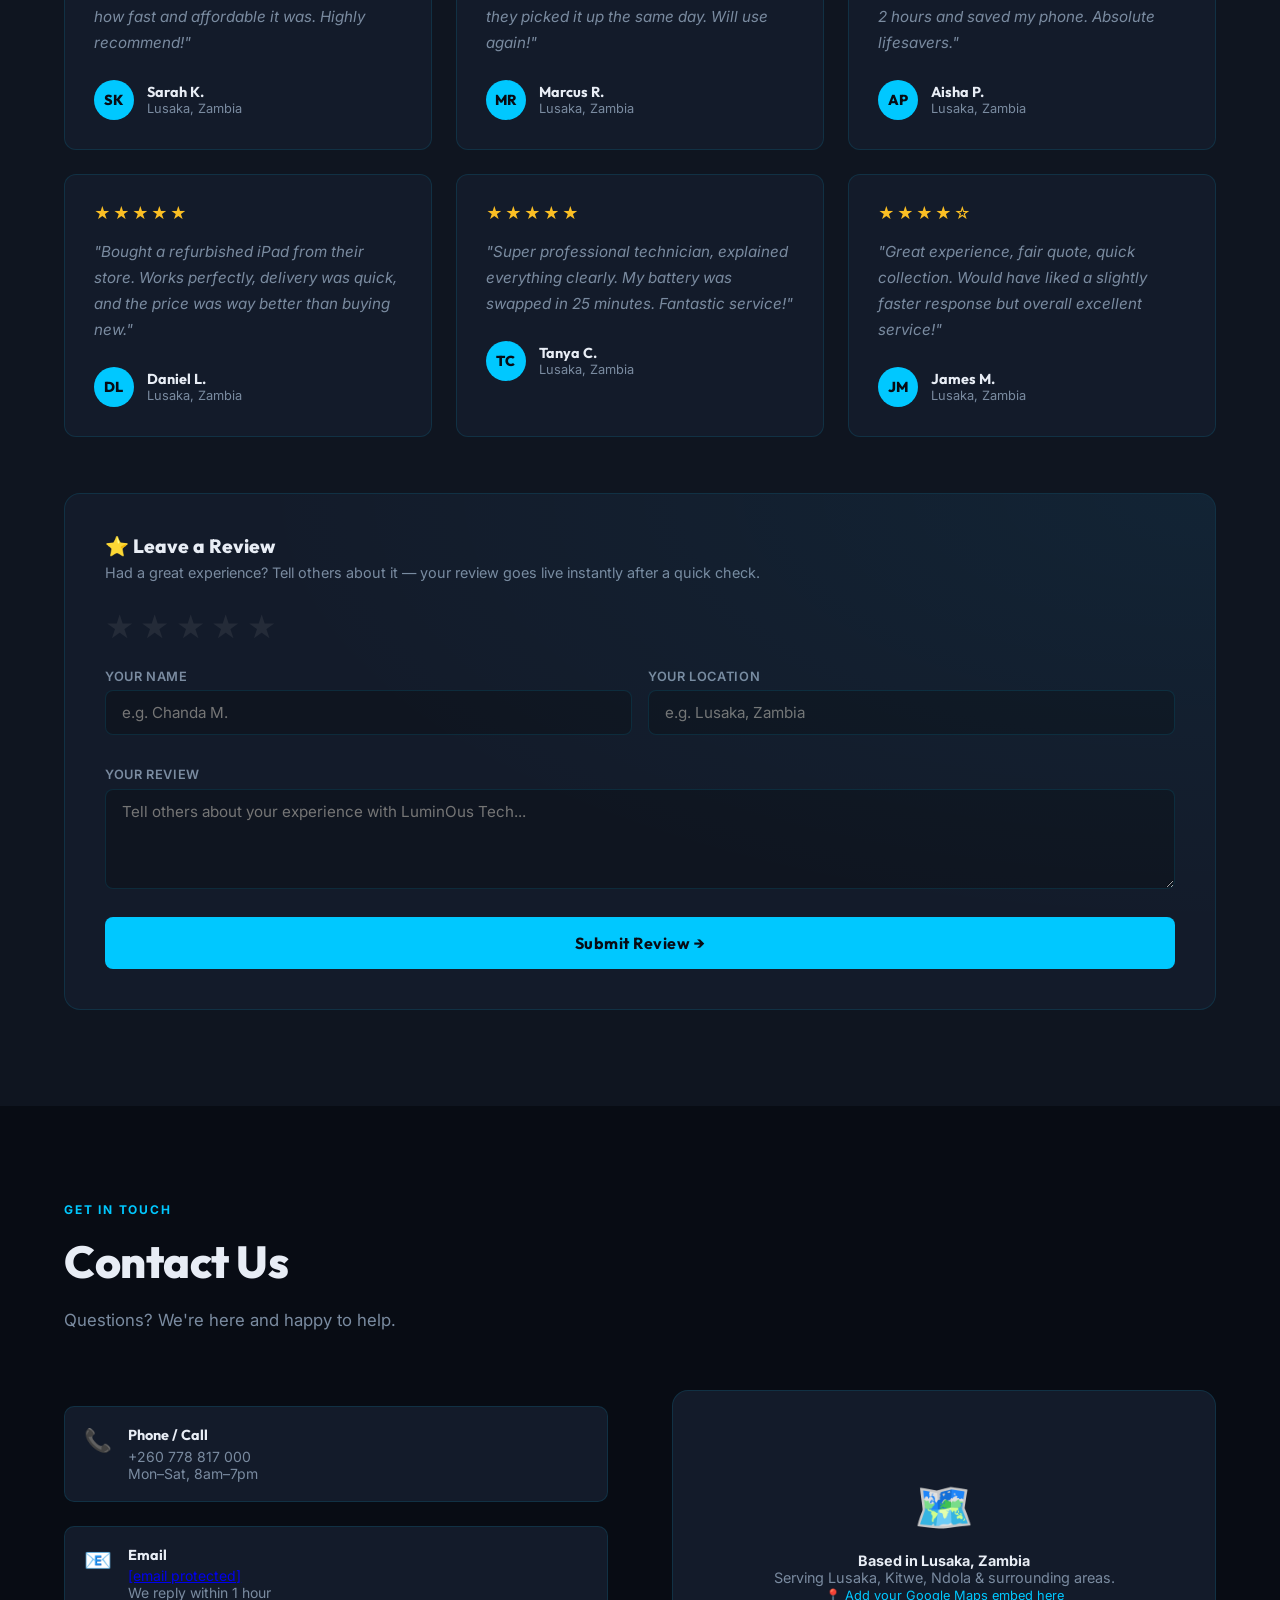
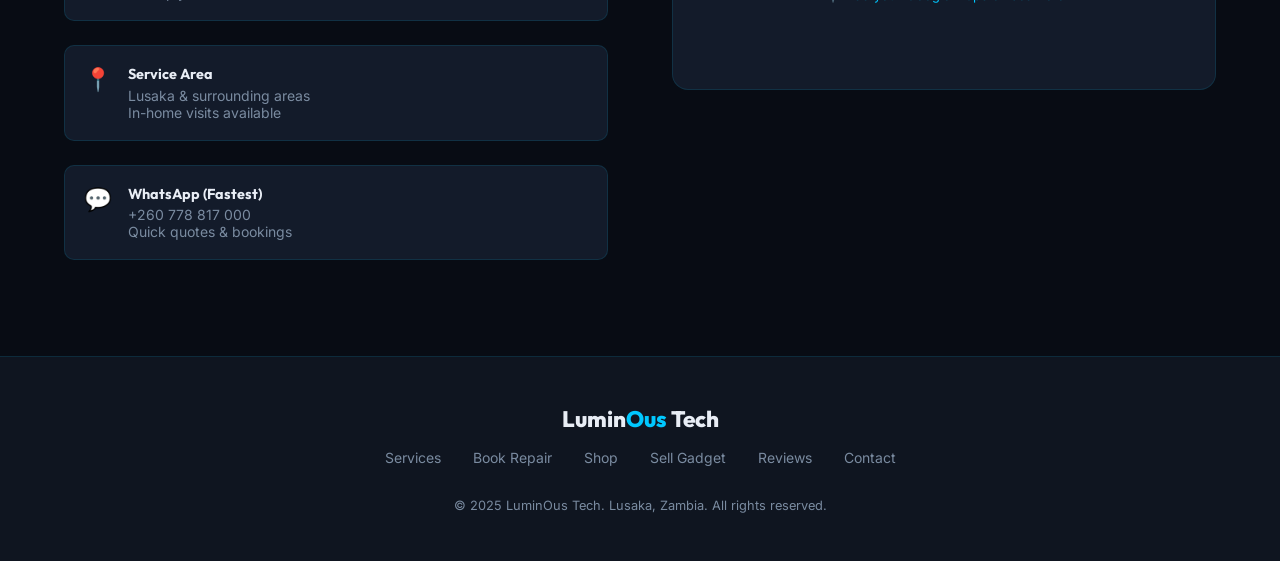
==== commit 118455d9: "select brand was boring" ====
--- a/index.html
+++ b/index.html
@@ -351,6 +351,19 @@
     width: 70px; height: 70px; border-radius: 8px; object-fit: cover;
     border: 1px solid var(--border);
   }
+  .photo-thumb-wrap {
+    position: relative; display: inline-block;
+  }
+  .photo-thumb-remove {
+    position: absolute; top: -6px; right: -6px;
+    width: 18px; height: 18px; border-radius: 50%;
+    background: #ef4444; border: 2px solid var(--bg);
+    color: #fff; font-size: 0.65rem; font-weight: 800;
+    display: flex; align-items: center; justify-content: center;
+    cursor: pointer; line-height: 1; transition: background 0.15s;
+    z-index: 2;
+  }
+  .photo-thumb-remove:hover { background: #b91c1c; }
 
   .nav-theme-btn {
     background: var(--card); border: 1px solid var(--border);
@@ -947,8 +960,7 @@
     const desc = document.getElementById('book-desc').value.trim();
     const btn = document.getElementById('bookingBtn');
     const statusEl = document.getElementById('bookingStatus');
-    const photoInput = document.getElementById('book-photos');
-    const photoFiles = photoInput ? Array.from(photoInput.files) : [];
+    const photoFiles = selectedPhotoFiles.slice(); // copy current list
 
     if (!fname || !phone) {
       showToast('⚠️ Please fill in at least your name and phone number.');
@@ -1002,7 +1014,11 @@
         ['book-fname','book-lname','book-phone','book-email','book-address','book-model','book-date','book-desc'].forEach(id => {
           document.getElementById(id).value = '';
         });
-        if (photoInput) { photoInput.value = ''; document.getElementById('book-preview').innerHTML = ''; }
+        if (photoInput) { photoInput.value = ''; }
+        selectedPhotoFiles = [];
+        document.getElementById('book-preview').innerHTML = '';
+        const hint = document.querySelector('.photo-upload-text');
+        if (hint) hint.textContent = 'Click to upload photos of the damage';
         btn.textContent = 'Booking Sent ✓';
         setTimeout(() => { btn.textContent = 'Confirm Booking →'; btn.disabled = false; }, 4000);
       } else {
@@ -1292,7 +1308,7 @@
         <div class="form-group">
           <label>Device Brand</label>
           <select id="book-brand">
-            <option value="">-- Select Brand --</option>
+            <option value="">Select Brand</option>
             <option value="Apple">Apple</option>
             <option value="Samsung">Samsung</option>
             <option value="Google">Google Pixel</option>
@@ -1835,28 +1851,52 @@
   // ══════════════════════════════════════════
   // PHOTO UPLOAD
   // ══════════════════════════════════════════
+  // ── PHOTO FILE TRACKER ──
+  let selectedPhotoFiles = [];
+
   function handlePhotoUpload(input, previewId) {
+    const newFiles = Array.from(input.files);
+    newFiles.forEach(f => {
+      // avoid duplicates by name+size
+      if (!selectedPhotoFiles.find(x => x.name === f.name && x.size === f.size)) {
+        selectedPhotoFiles.push(f);
+      }
+    });
+    // Reset input so same file can be re-added after removal
+    input.value = '';
+    renderPhotoPreview(previewId);
+  }
+
+  function removePhoto(index, previewId) {
+    selectedPhotoFiles.splice(index, 1);
+    renderPhotoPreview(previewId);
+  }
+
+  function renderPhotoPreview(previewId) {
     const preview = document.getElementById(previewId);
     preview.innerHTML = '';
-    const files = Array.from(input.files);
-    if (files.length === 0) return;
-    files.forEach(file => {
+    selectedPhotoFiles.forEach((file, i) => {
       const reader = new FileReader();
       reader.onload = e => {
         const wrap = document.createElement('div');
-        wrap.style.cssText = 'position:relative;display:inline-block;';
-        const img = document.createElement('img');
-        img.src = e.target.result;
-        img.className = 'photo-thumb';
-        img.title = file.name;
-        wrap.appendChild(img);
+        wrap.className = 'photo-thumb-wrap';
+        wrap.innerHTML = `
+          <img src="${e.target.result}" class="photo-thumb" title="${file.name}"/>
+          <div class="photo-thumb-remove" onclick="removePhoto(${i}, '${previewId}')" title="Remove">✕</div>
+        `;
         preview.appendChild(wrap);
       };
       reader.readAsDataURL(file);
     });
-    // Update upload label
-    const hint = input.closest('.photo-upload')?.querySelector('.photo-upload-text');
-    if (hint) hint.textContent = `${files.length} photo${files.length > 1 ? 's' : ''} selected ✓`;
+    // Update label
+    const count = selectedPhotoFiles.length;
+    const uploadEl = document.querySelector(`#${previewId}`).previousElementSibling;
+    const hint = uploadEl?.querySelector('.photo-upload-text');
+    if (hint) {
+      hint.textContent = count > 0
+        ? `${count} photo${count > 1 ? 's' : ''} selected ✓`
+        : 'Click to upload photos of the damage';
+    }
   }
 
   // ── UPLOAD PHOTOS TO SUPABASE STORAGE ──
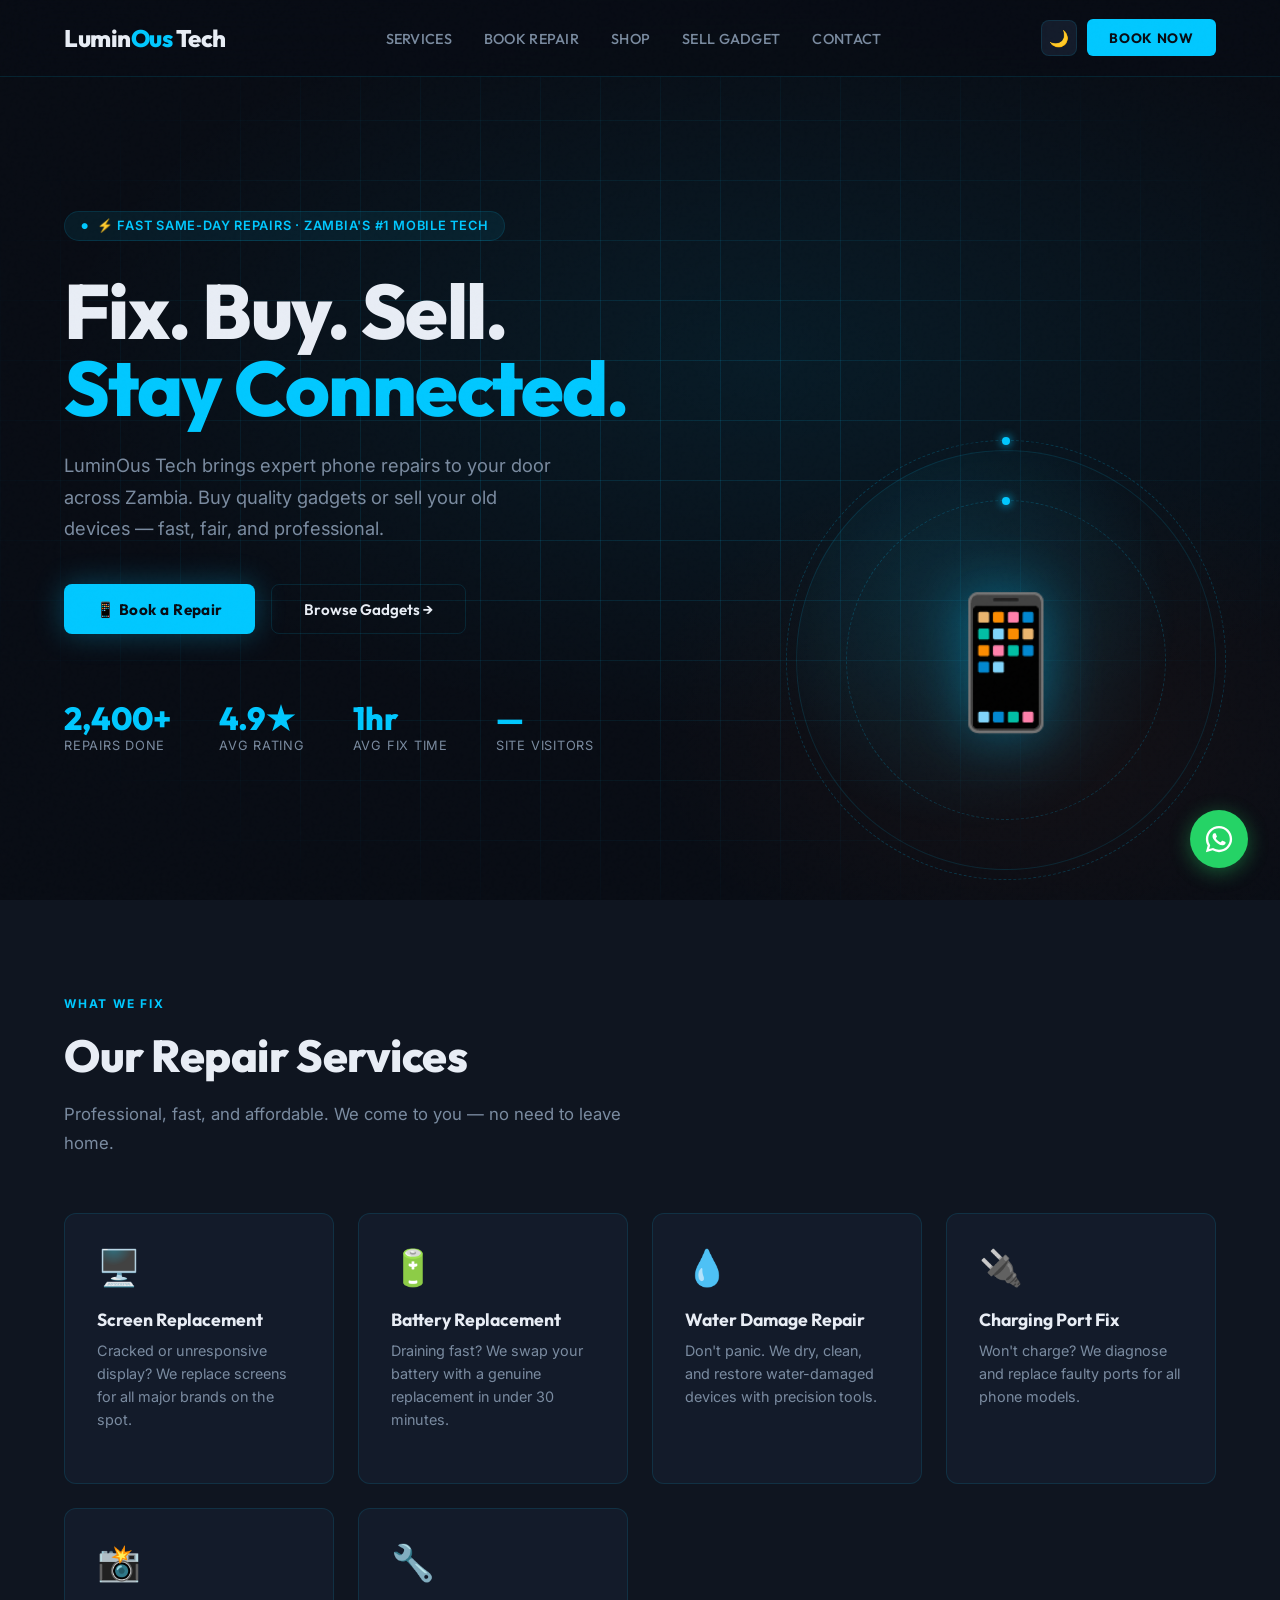
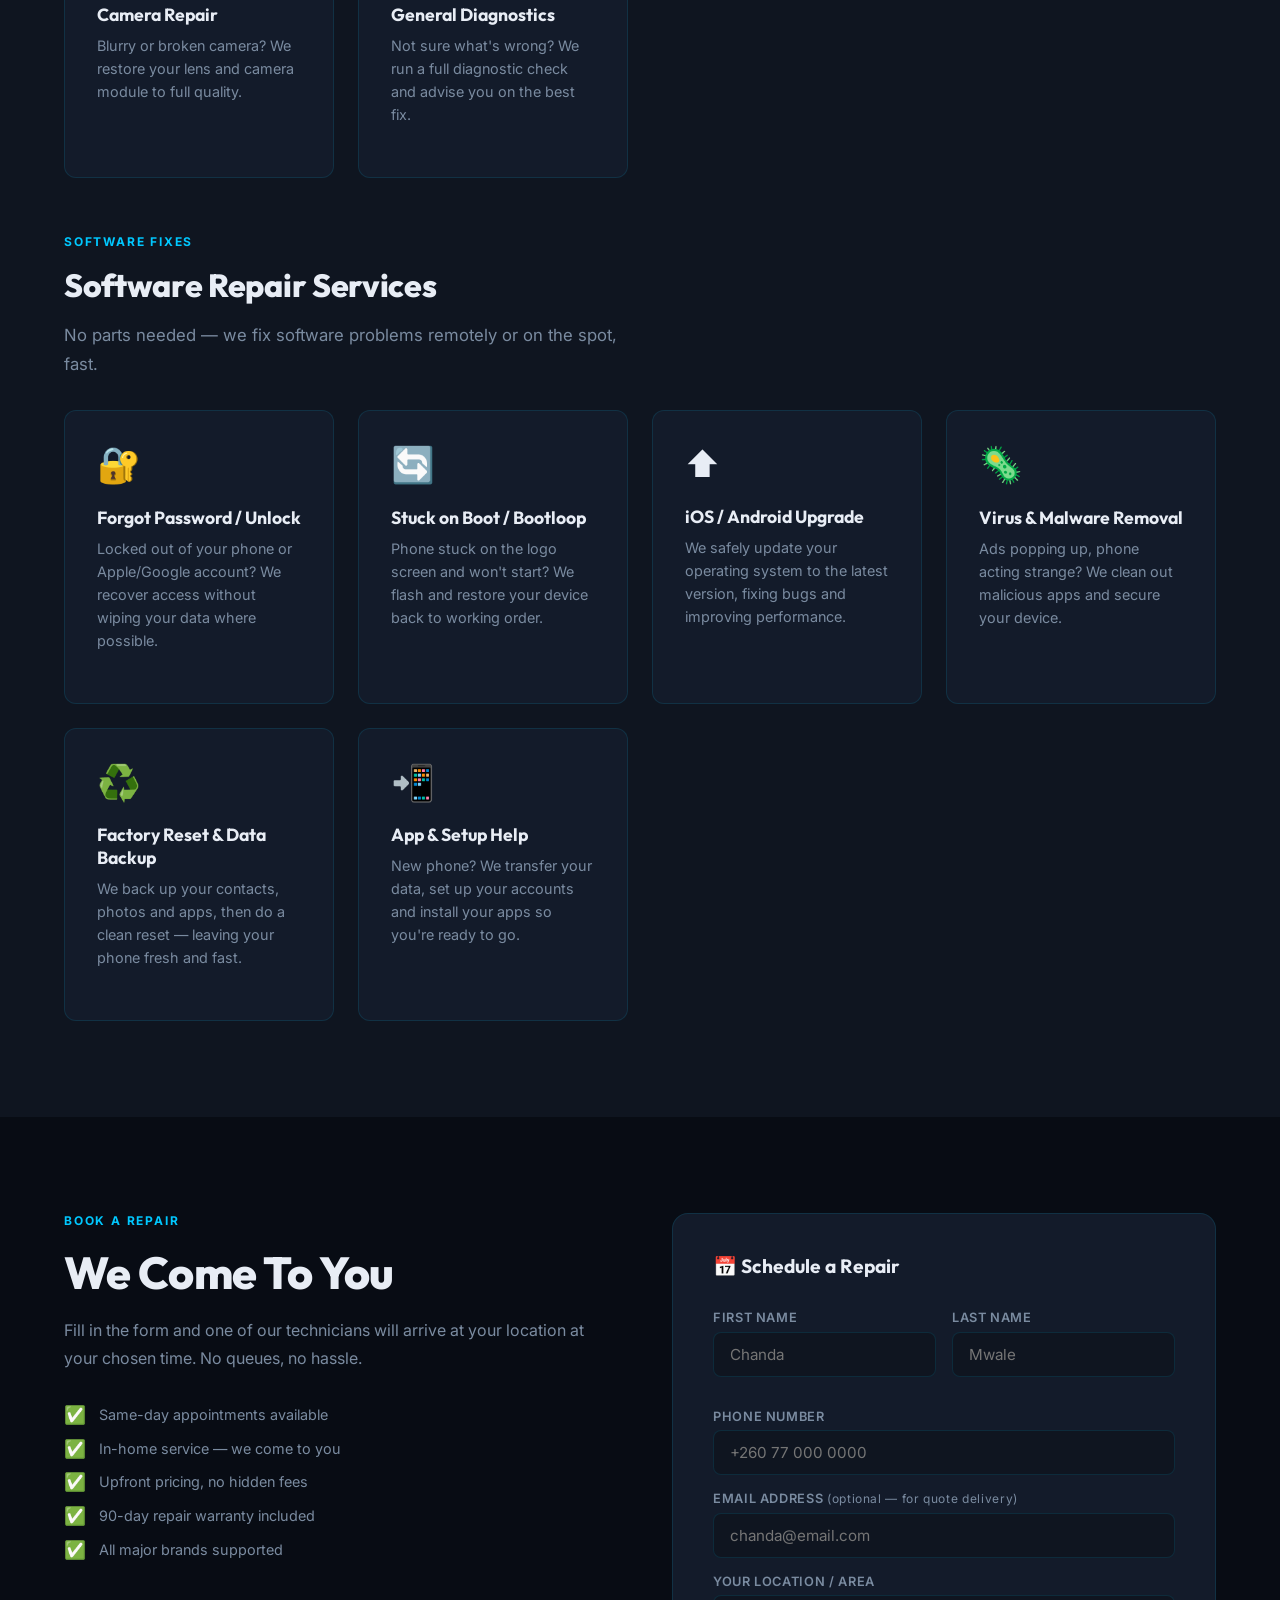
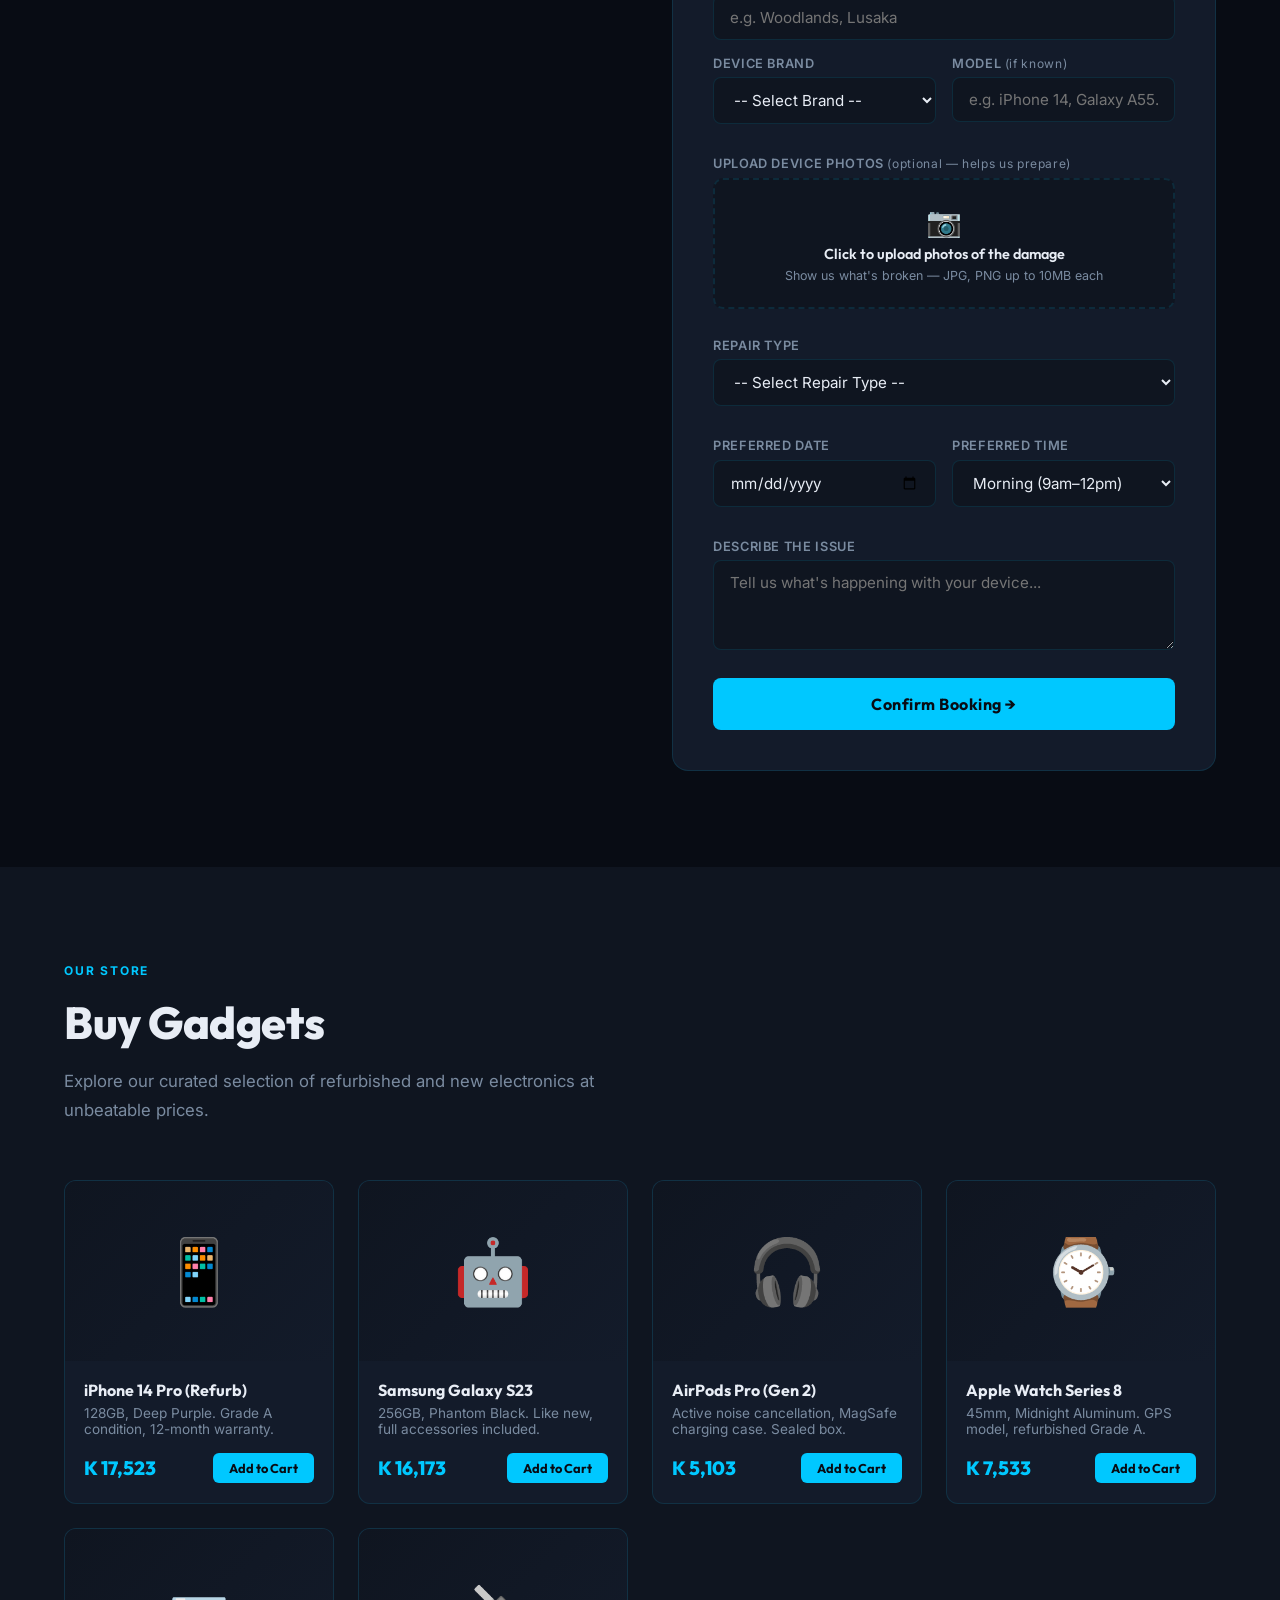
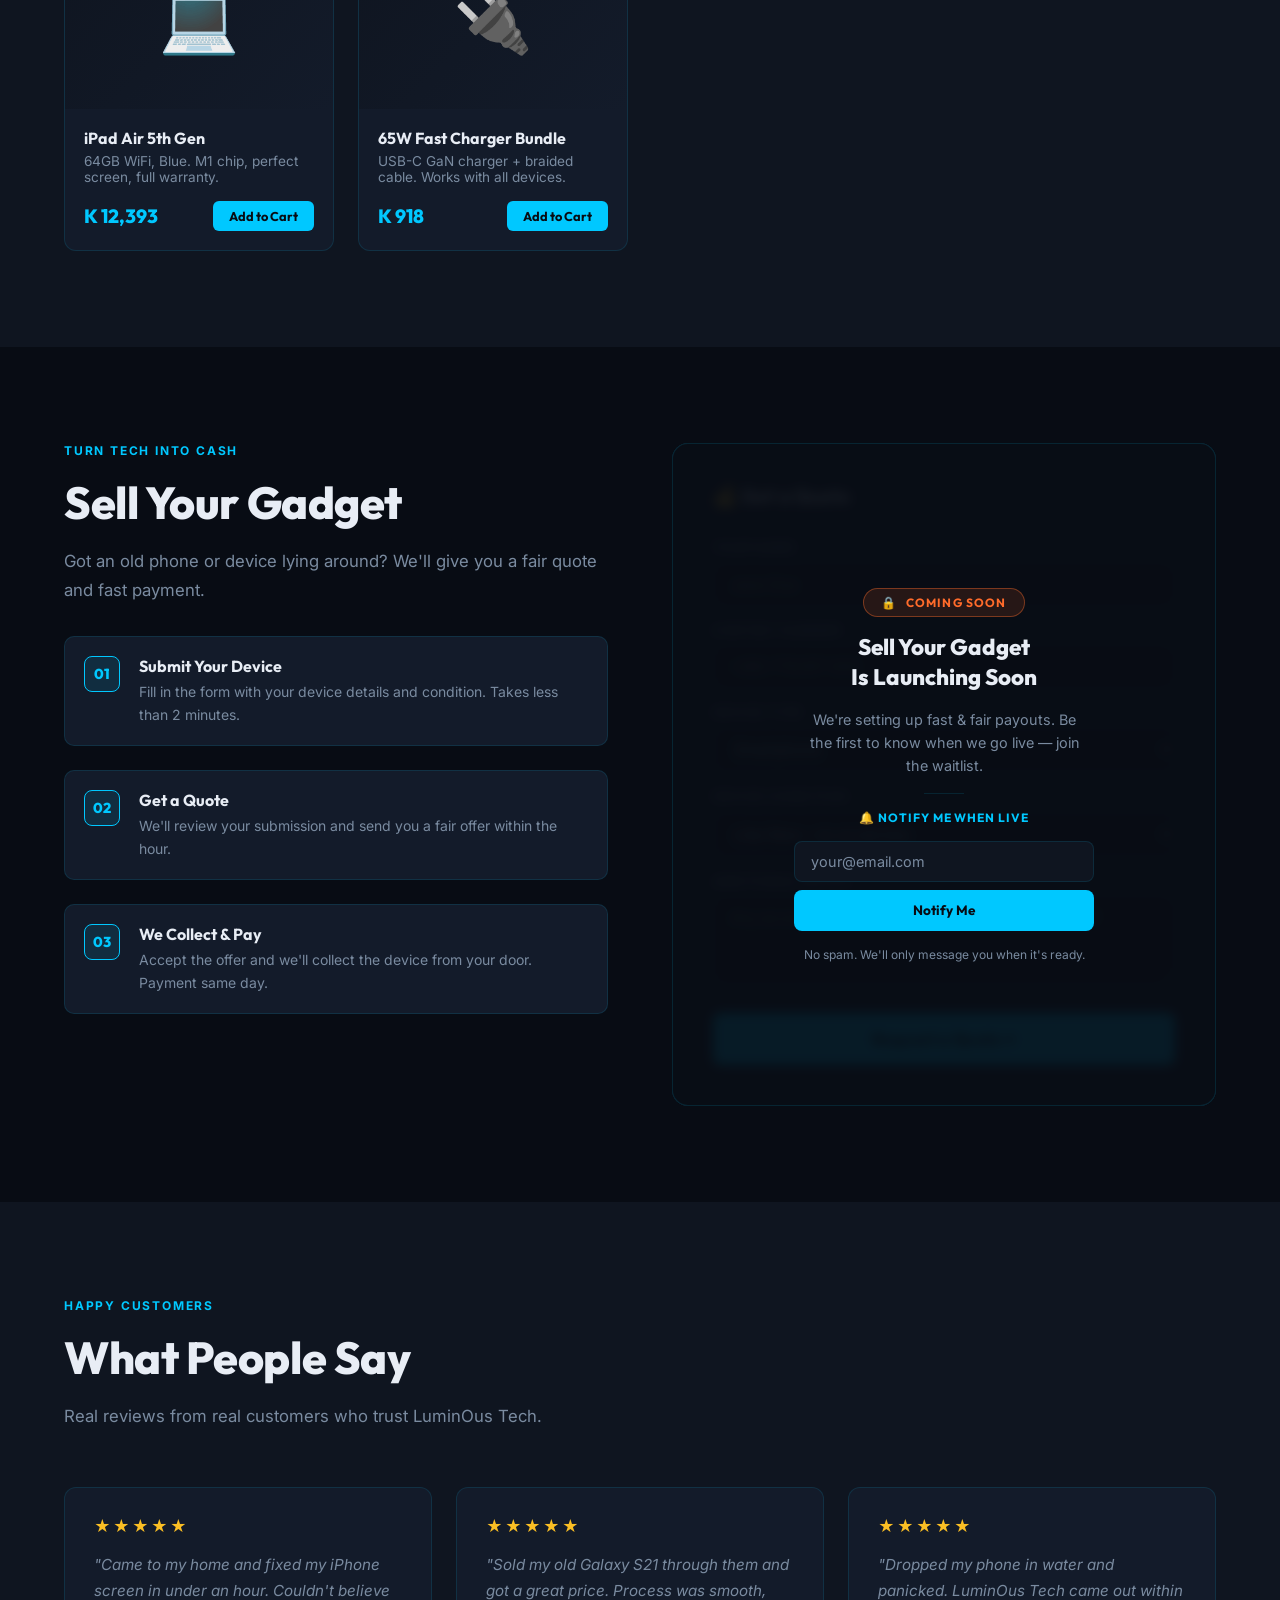
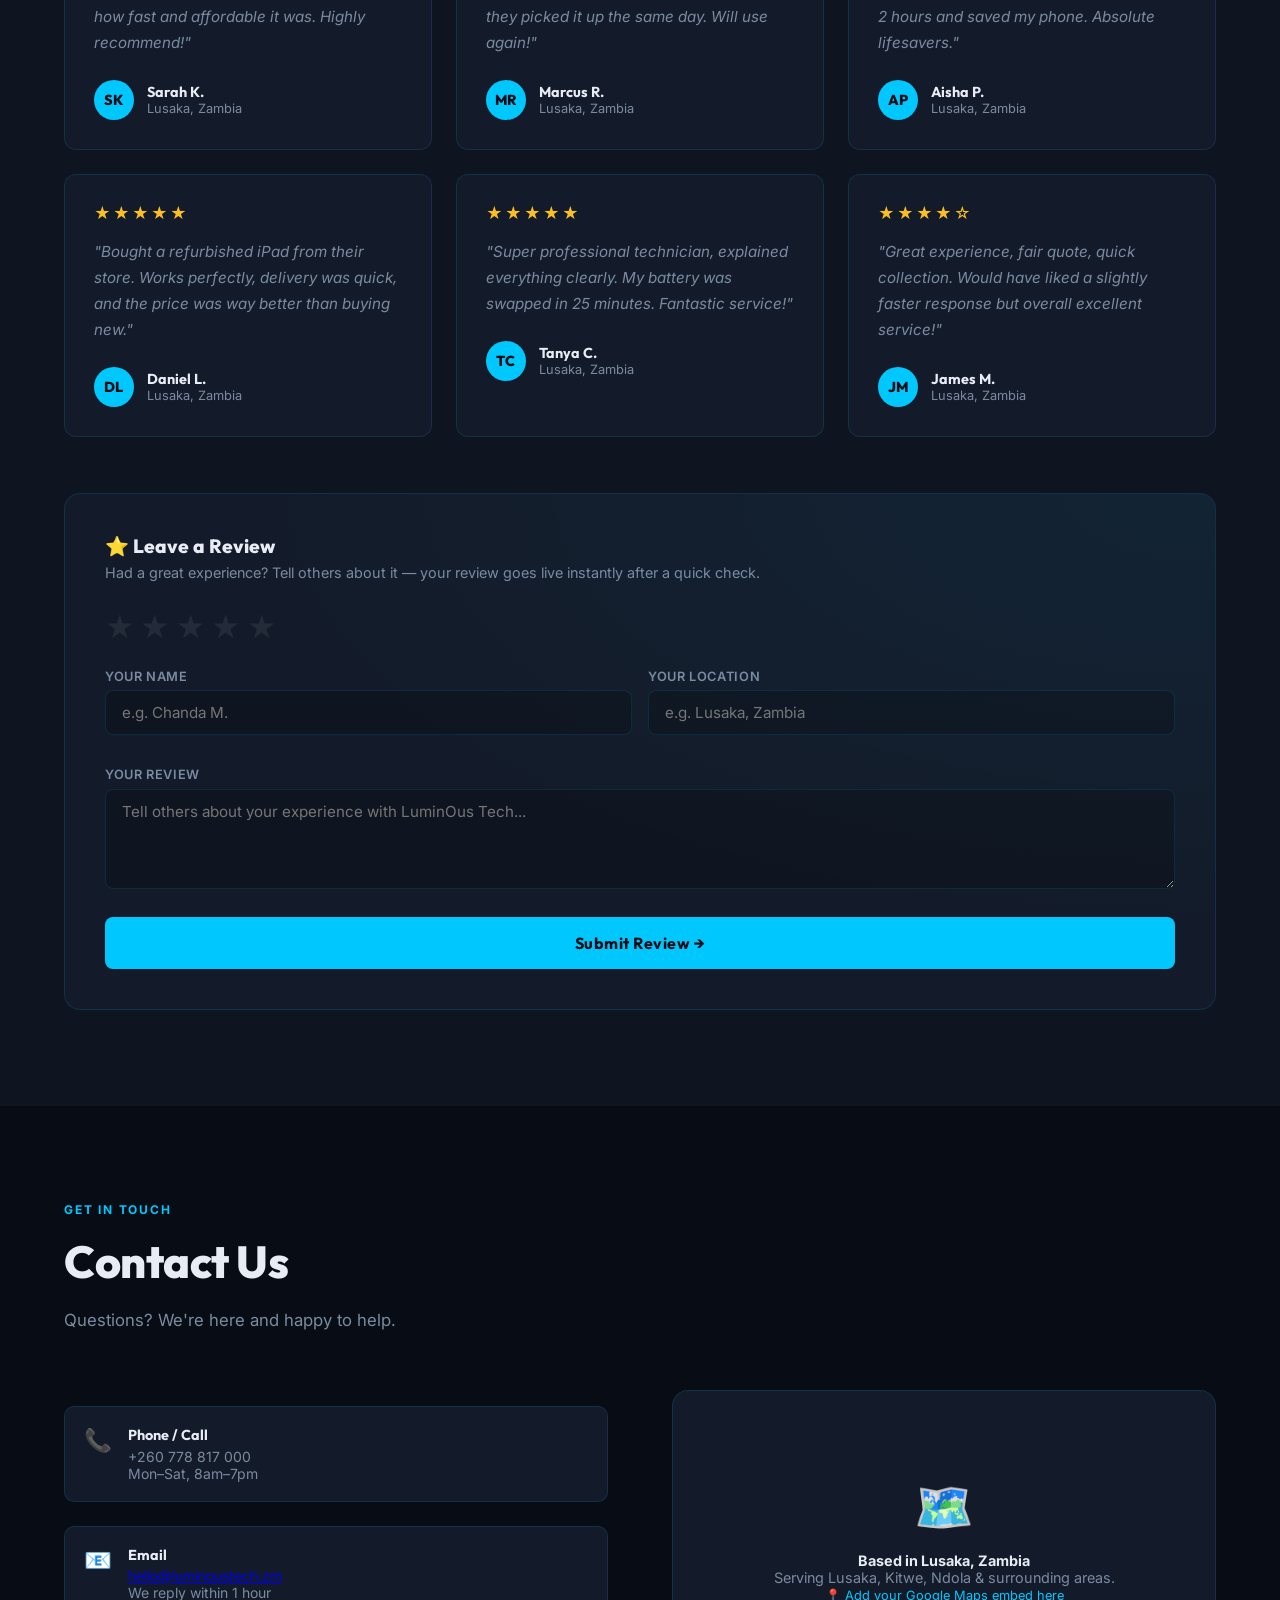
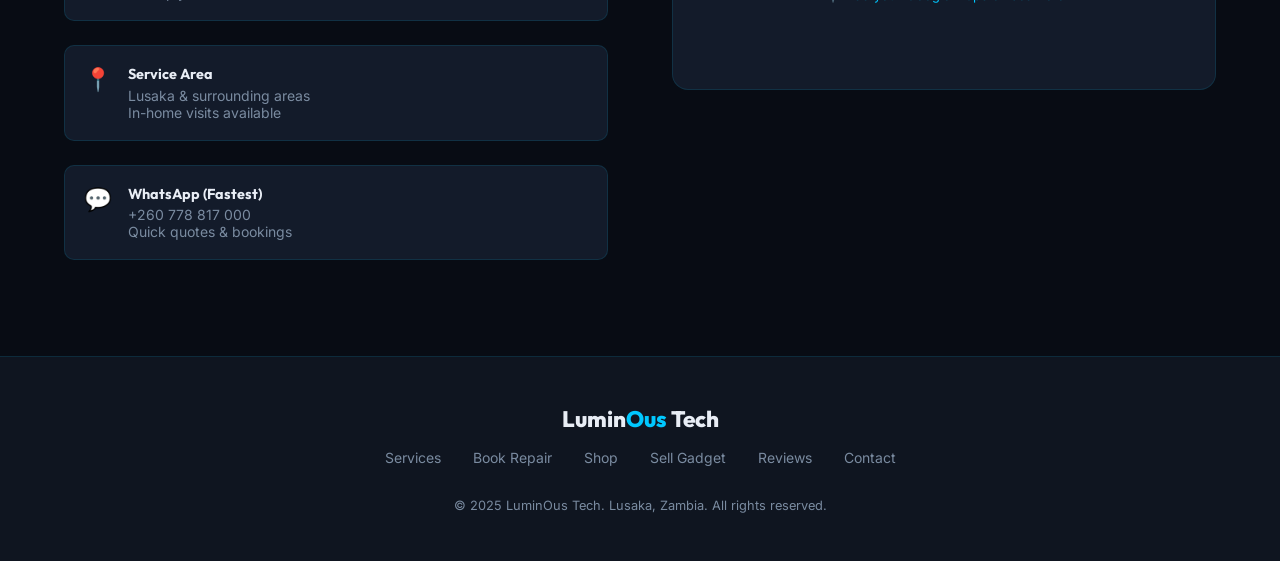
==== commit 6212ef05: "select brand was boring" ====
--- a/index.html
+++ b/index.html
@@ -351,19 +351,6 @@
     width: 70px; height: 70px; border-radius: 8px; object-fit: cover;
     border: 1px solid var(--border);
   }
-  .photo-thumb-wrap {
-    position: relative; display: inline-block;
-  }
-  .photo-thumb-remove {
-    position: absolute; top: -6px; right: -6px;
-    width: 18px; height: 18px; border-radius: 50%;
-    background: #ef4444; border: 2px solid var(--bg);
-    color: #fff; font-size: 0.65rem; font-weight: 800;
-    display: flex; align-items: center; justify-content: center;
-    cursor: pointer; line-height: 1; transition: background 0.15s;
-    z-index: 2;
-  }
-  .photo-thumb-remove:hover { background: #b91c1c; }
 
   .nav-theme-btn {
     background: var(--card); border: 1px solid var(--border);
@@ -960,7 +947,6 @@
     const desc = document.getElementById('book-desc').value.trim();
     const btn = document.getElementById('bookingBtn');
     const statusEl = document.getElementById('bookingStatus');
-    const photoFiles = selectedPhotoFiles.slice(); // copy current list
 
     if (!fname || !phone) {
       showToast('⚠️ Please fill in at least your name and phone number.');
@@ -968,31 +954,23 @@
     }
 
     btn.disabled = true;
-    btn.textContent = photoFiles.length > 0 ? 'Uploading photos...' : 'Submitting...';
+    btn.textContent = 'Submitting...';
     statusEl.style.display = 'none';
 
     try {
-      // Upload photos first if any
-      let photoUrls = [];
-      if (photoFiles.length > 0) {
-        photoUrls = await uploadPhotos(photoFiles);
-        btn.textContent = 'Saving booking...';
-      }
-
       const payload = {
         name: fname + ' ' + lname,
         phone,
         email: email || null,
-        notes: address || null,
         device: (brand ? brand + ' ' : '') + model,
         repair_type: repair || 'Not specified',
         preferred_date: date || null,
         preferred_time: time,
         description: desc || null,
-        photos: photoUrls.length > 0 ? photoUrls : null,
         status: 'pending'
       };
 
+      // Direct fetch so we can see the real error
       const rawRes = await fetch(SUPABASE_URL + '/rest/v1/bookings', {
         method: 'POST',
         headers: {
@@ -1004,6 +982,8 @@
         body: JSON.stringify(payload)
       });
       const result = await rawRes.json();
+      console.log('Supabase response status:', rawRes.status);
+      console.log('Supabase response:', JSON.stringify(result));
 
       if (rawRes.ok && result && result.length > 0) {
         statusEl.style.display = 'block';
@@ -1014,11 +994,6 @@
         ['book-fname','book-lname','book-phone','book-email','book-address','book-model','book-date','book-desc'].forEach(id => {
           document.getElementById(id).value = '';
         });
-        if (photoInput) { photoInput.value = ''; }
-        selectedPhotoFiles = [];
-        document.getElementById('book-preview').innerHTML = '';
-        const hint = document.querySelector('.photo-upload-text');
-        if (hint) hint.textContent = 'Click to upload photos of the damage';
         btn.textContent = 'Booking Sent ✓';
         setTimeout(() => { btn.textContent = 'Confirm Booking →'; btn.disabled = false; }, 4000);
       } else {
@@ -1308,7 +1283,7 @@
         <div class="form-group">
           <label>Device Brand</label>
           <select id="book-brand">
-            <option value="">Select Brand</option>
+            <option value="">-- Select Brand --</option>
             <option value="Apple">Apple</option>
             <option value="Samsung">Samsung</option>
             <option value="Google">Google Pixel</option>
@@ -1658,7 +1633,7 @@
           <div class="contact-icon">📧</div>
           <div class="contact-text">
             <h4>Email</h4>
-            <p><a href="/cdn-cgi/l/email-protection" class="__cf_email__" data-cfemail="d6beb3babab996baa3bbbfb8b9a3a5a2b3b5bef8acbb">[email&#160;protected]</a></p>
+            <p><a href="mailto:hello@luminoustech.zm">hello@luminoustech.zm</a></p>
             <p>We reply within 1 hour</p>
           </div>
         </div>
@@ -1718,7 +1693,7 @@
 <!-- TOAST -->
 <div class="toast" id="toast"></div>
 
-<script data-cfasync="false" src="/cdn-cgi/scripts/5c5dd728/cloudflare-static/email-decode.min.js"></script><script>
+<script>
   // ── SUPABASE CONFIG & sbFetch defined in <head> ──
 
   // ══════════════════════════════════════════
@@ -1851,75 +1826,18 @@
   // ══════════════════════════════════════════
   // PHOTO UPLOAD
   // ══════════════════════════════════════════
-  // ── PHOTO FILE TRACKER ──
-  let selectedPhotoFiles = [];
-
   function handlePhotoUpload(input, previewId) {
-    const newFiles = Array.from(input.files);
-    newFiles.forEach(f => {
-      // avoid duplicates by name+size
-      if (!selectedPhotoFiles.find(x => x.name === f.name && x.size === f.size)) {
-        selectedPhotoFiles.push(f);
-      }
-    });
-    // Reset input so same file can be re-added after removal
-    input.value = '';
-    renderPhotoPreview(previewId);
-  }
-
-  function removePhoto(index, previewId) {
-    selectedPhotoFiles.splice(index, 1);
-    renderPhotoPreview(previewId);
-  }
-
-  function renderPhotoPreview(previewId) {
     const preview = document.getElementById(previewId);
     preview.innerHTML = '';
-    selectedPhotoFiles.forEach((file, i) => {
+    Array.from(input.files).forEach(file => {
       const reader = new FileReader();
       reader.onload = e => {
-        const wrap = document.createElement('div');
-        wrap.className = 'photo-thumb-wrap';
-        wrap.innerHTML = `
-          <img src="${e.target.result}" class="photo-thumb" title="${file.name}"/>
-          <div class="photo-thumb-remove" onclick="removePhoto(${i}, '${previewId}')" title="Remove">✕</div>
-        `;
-        preview.appendChild(wrap);
+        const img = document.createElement('img');
+        img.src = e.target.result; img.className = 'photo-thumb'; img.title = file.name;
+        preview.appendChild(img);
       };
       reader.readAsDataURL(file);
     });
-    // Update label
-    const count = selectedPhotoFiles.length;
-    const uploadEl = document.querySelector(`#${previewId}`).previousElementSibling;
-    const hint = uploadEl?.querySelector('.photo-upload-text');
-    if (hint) {
-      hint.textContent = count > 0
-        ? `${count} photo${count > 1 ? 's' : ''} selected ✓`
-        : 'Click to upload photos of the damage';
-    }
-  }
-
-  // ── UPLOAD PHOTOS TO SUPABASE STORAGE ──
-  async function uploadPhotos(files) {
-    const urls = [];
-    for (const file of files) {
-      const ext = file.name.split('.').pop() || 'jpg';
-      const path = `bookings/${Date.now()}_${Math.random().toString(36).slice(2)}.${ext}`;
-      const res = await fetch(`${SUPABASE_URL}/storage/v1/object/booking-photos/${path}`, {
-        method: 'POST',
-        headers: {
-          'apikey': SUPABASE_KEY,
-          'Authorization': 'Bearer ' + SUPABASE_KEY,
-          'Content-Type': file.type || 'image/jpeg',
-          'x-upsert': 'true'
-        },
-        body: file
-      });
-      if (res.ok) {
-        urls.push(`${SUPABASE_URL}/storage/v1/object/public/booking-photos/${path}`);
-      }
-    }
-    return urls;
   }
 
   // ══════════════════════════════════════════
